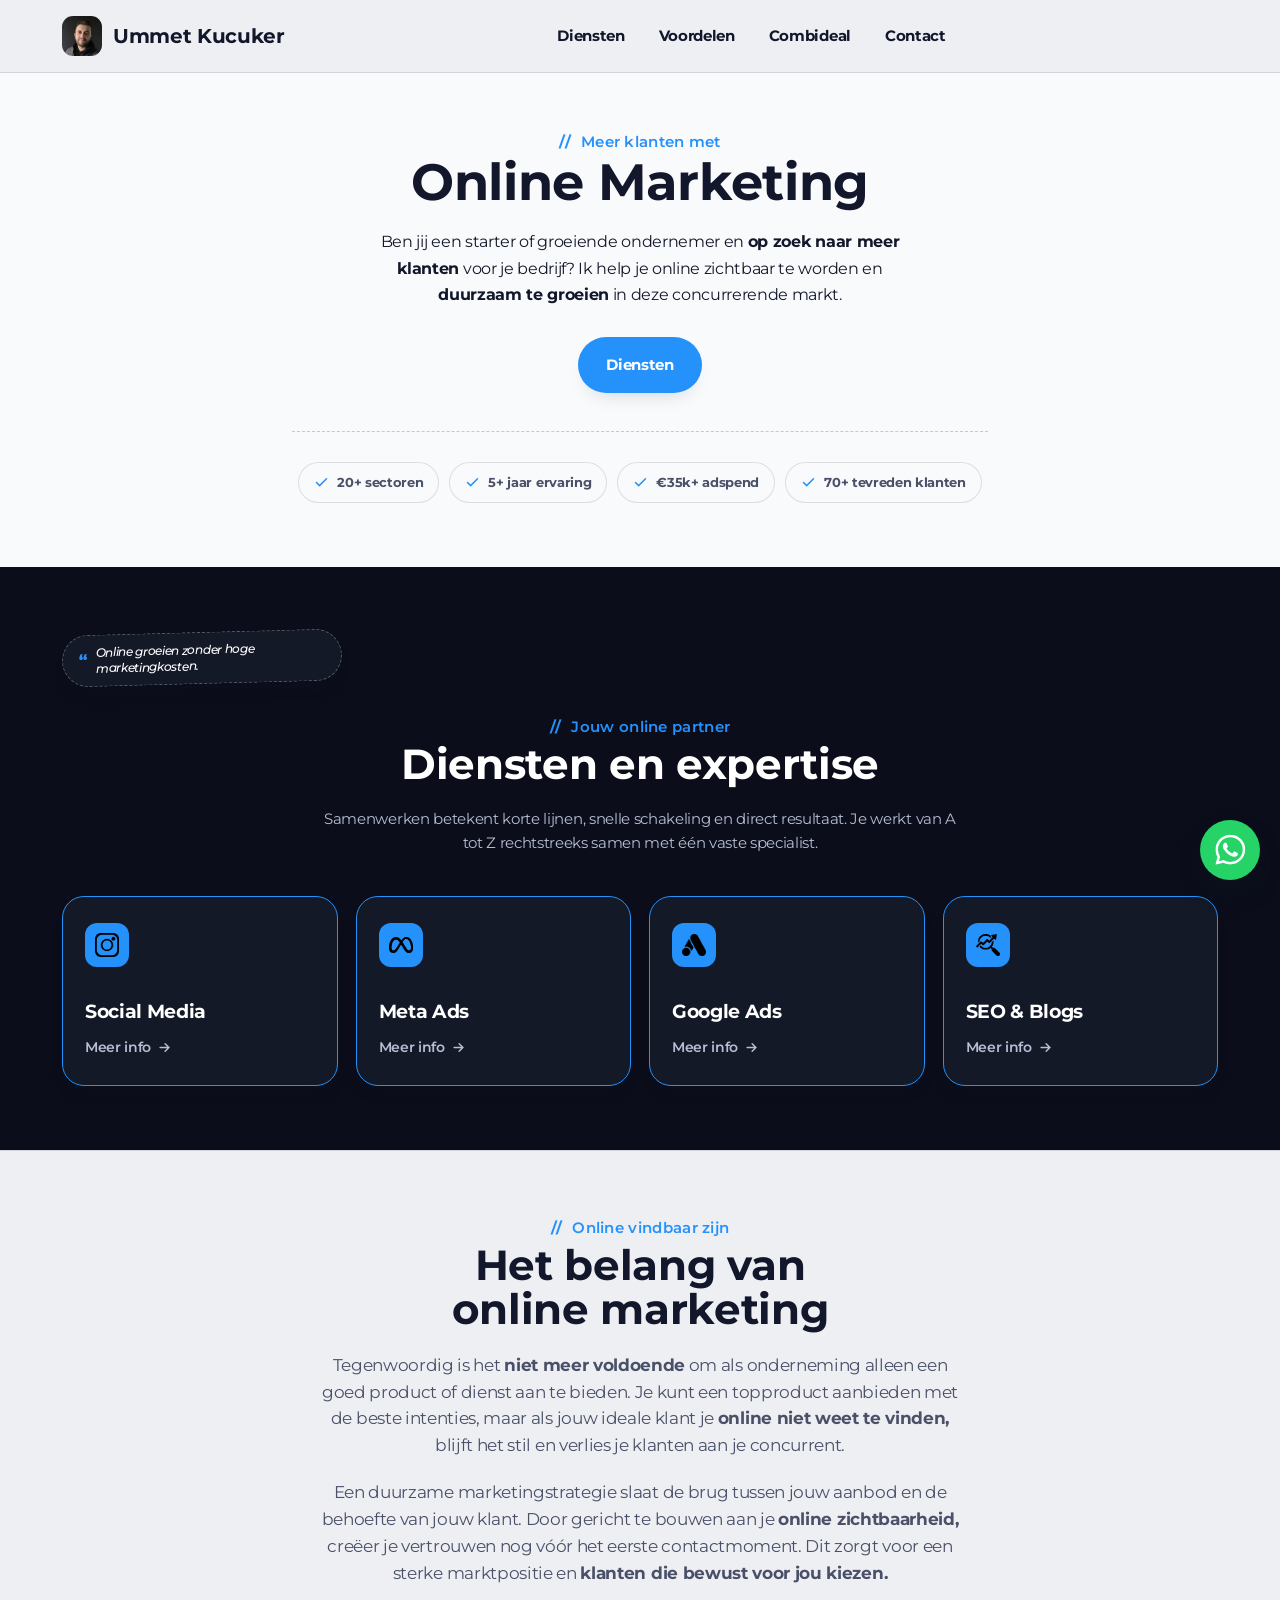
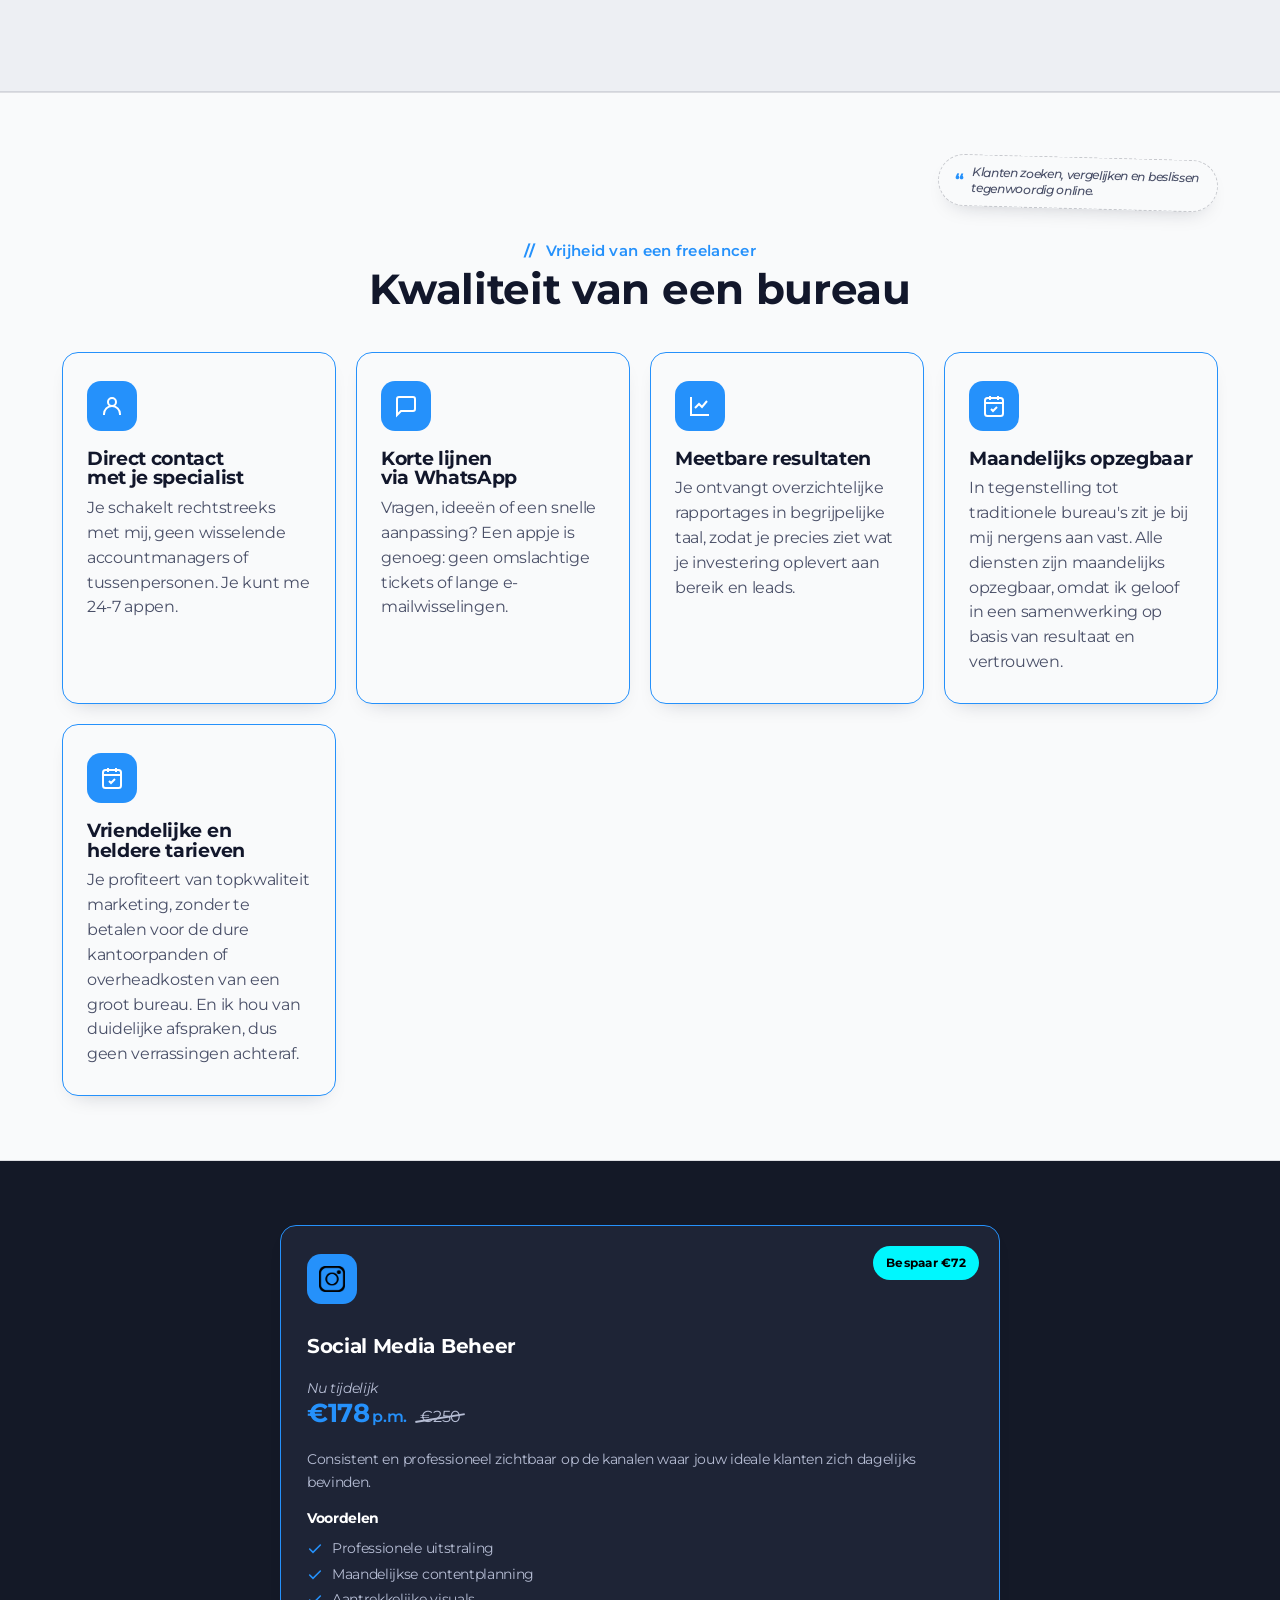
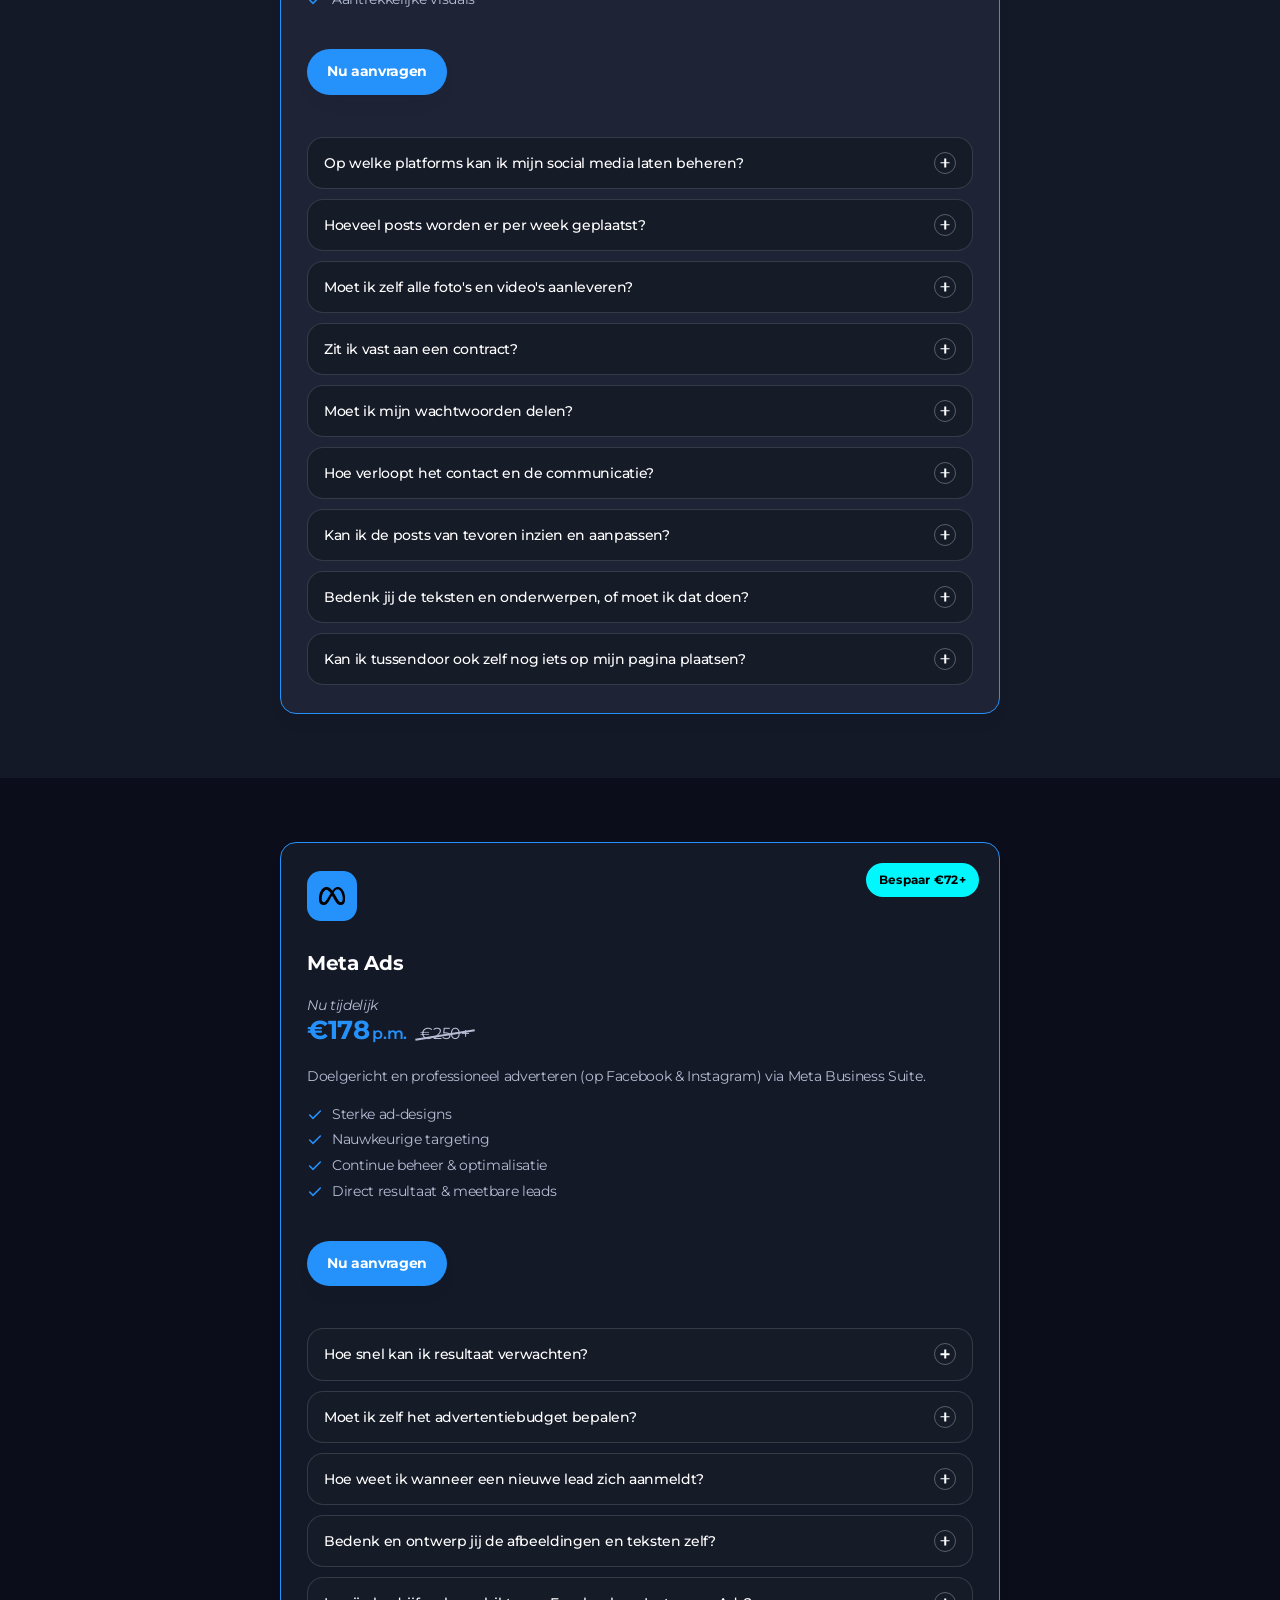
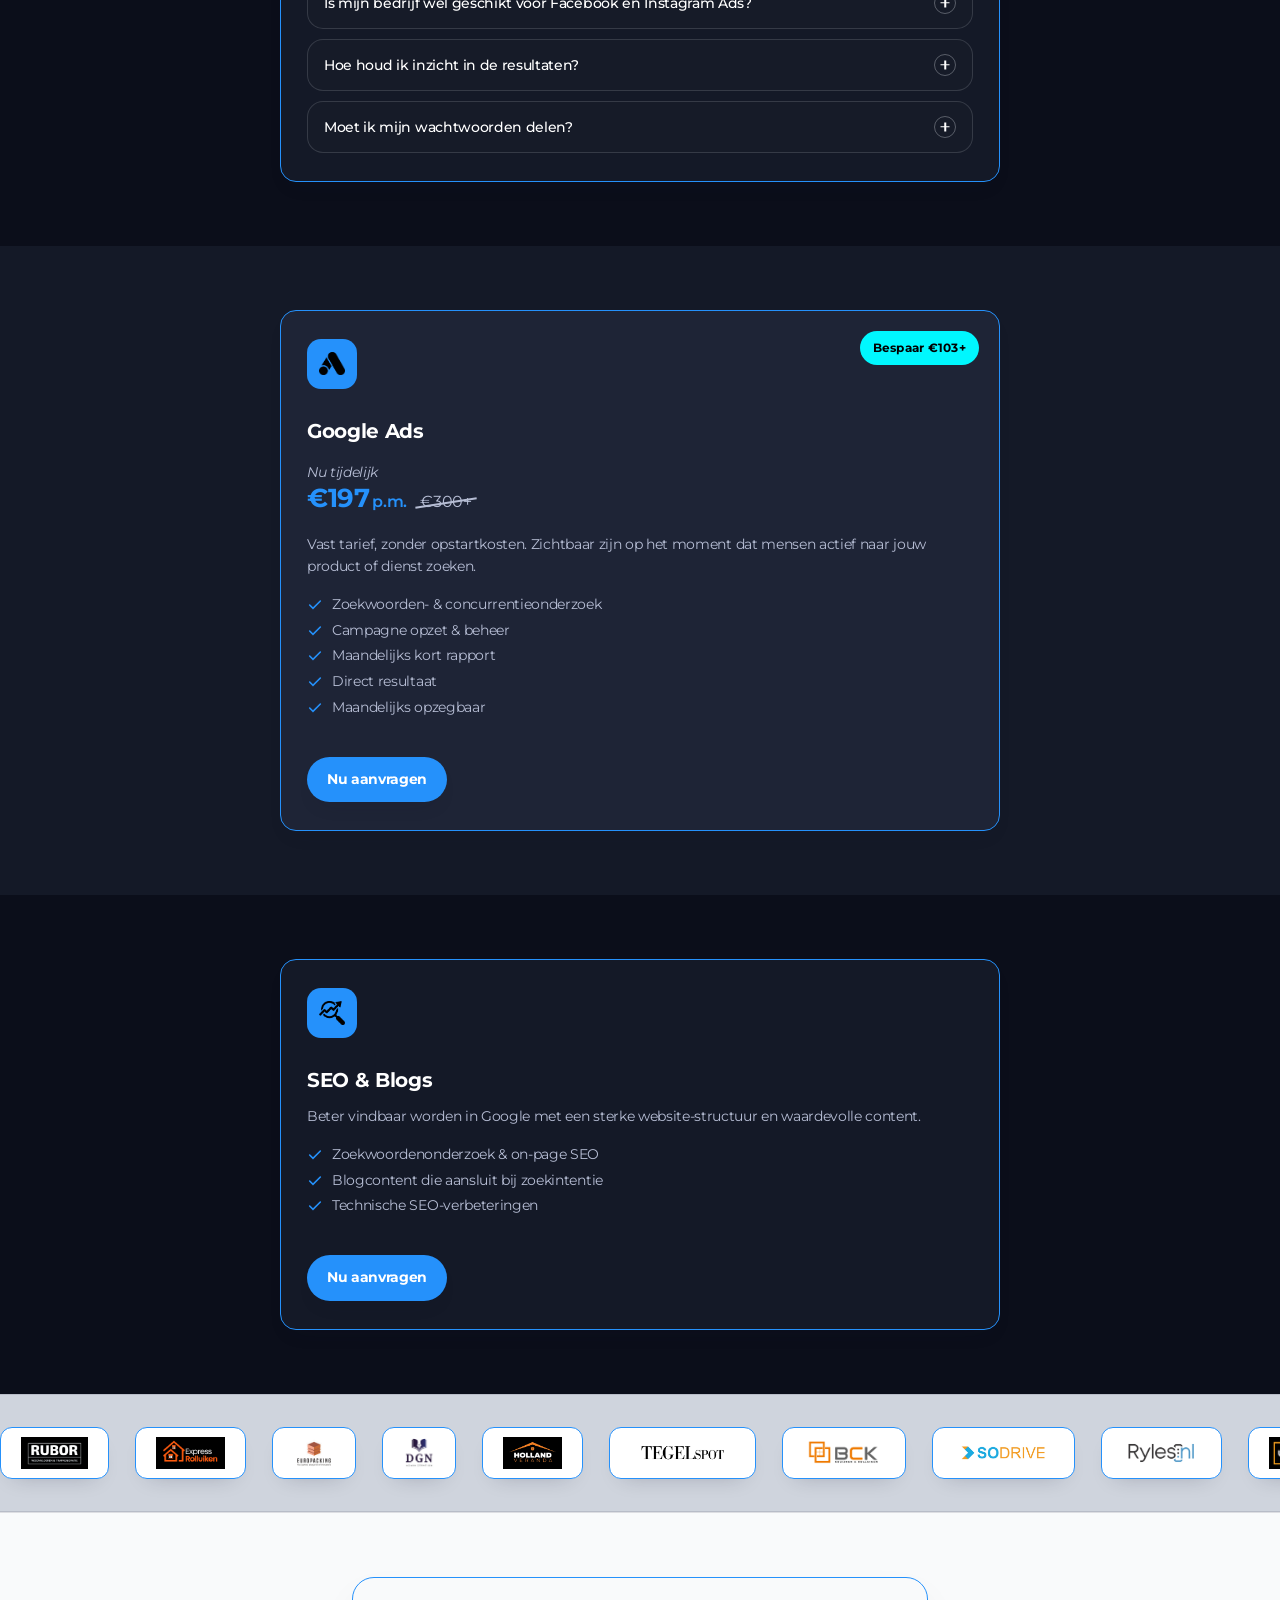
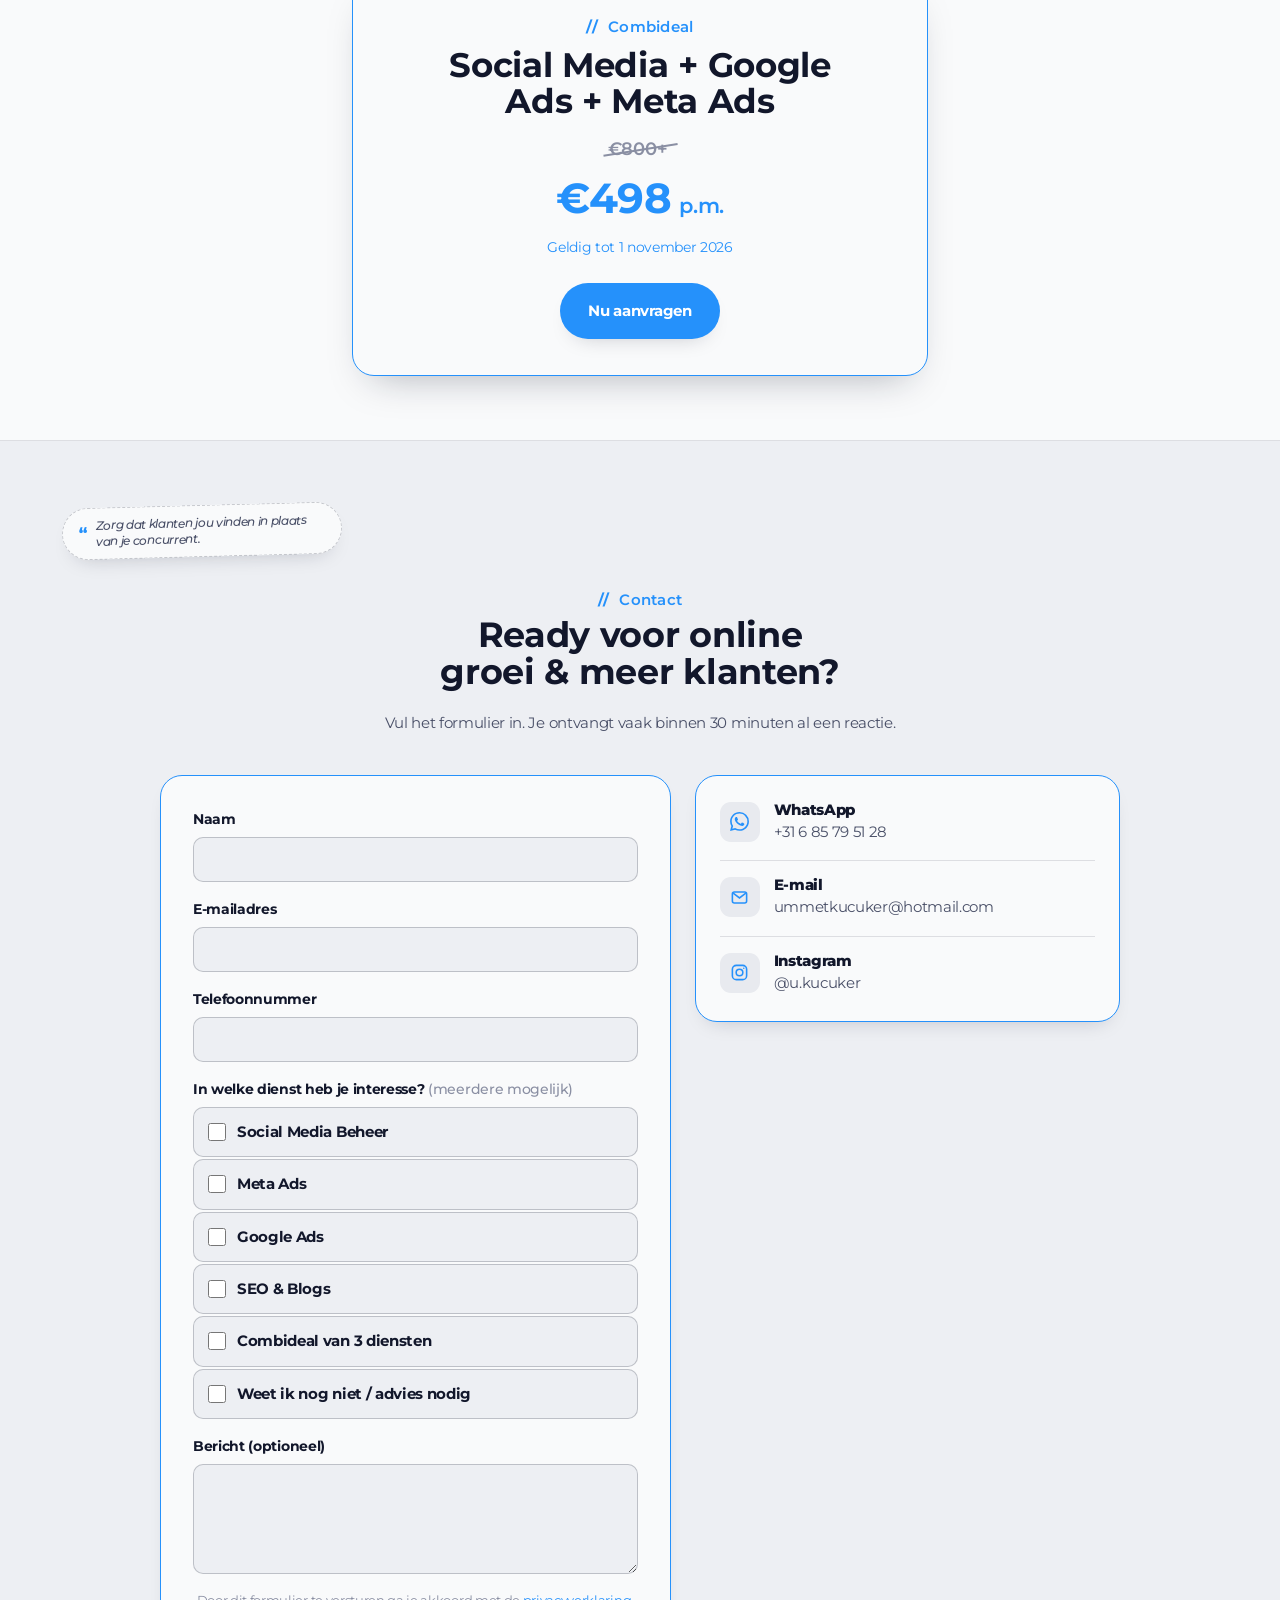
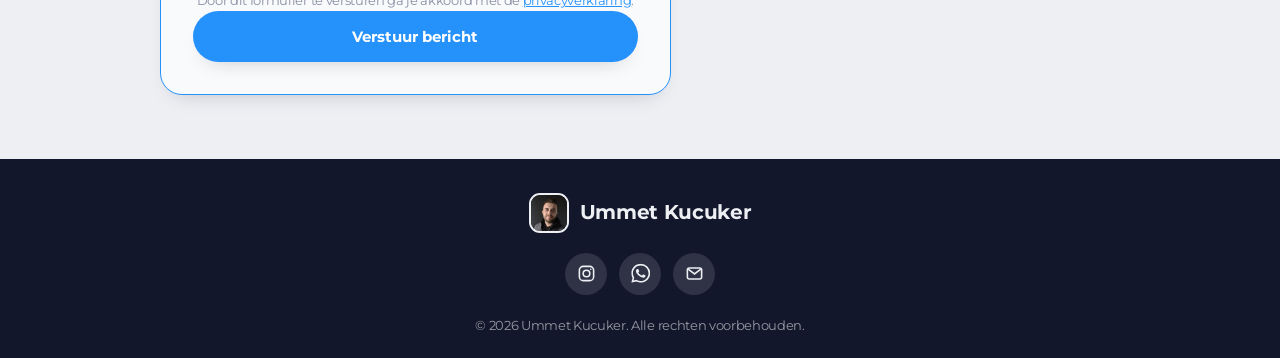
==== kucukermarketing/index.html @ 1e78b547 "Fix privacy statement link in contact form" ====
<!doctype html>
<html lang="nl">
<head>
<meta charset="UTF-8">
<meta name="viewport" content="width=device-width, initial-scale=1.0">
<title>Ummet Kucuker</title>
<link rel="icon" type="image/png" href="[data-uri]">
<link rel="preconnect" href="https://fonts.googleapis.com">
<link rel="preconnect" href="https://fonts.gstatic.com" crossorigin>
<link rel="stylesheet" href="https://fonts.googleapis.com/css2?family=Montserrat:wght@400;500;600;700;800;900&family=IBM+Plex+Mono:wght@500;600;700&display=swap">
<link rel="stylesheet" href="index.css?v=4">
</head>
<body>

<script type="application/ld+json">
{
  "@context": "https://schema.org",
  "@type": "ProfessionalService",
  "name": "Ummet Kucuker",
  "description": "Freelance groeimarketing: Google Ads, Meta Ads, social media beheer en SEO & blogs voor zzp'ers en MKB.",
  "telephone": "06 85 79 51 28",
  "areaServed": "Online / op afstand",
  "makesOffer": [
    {"@type":"Offer","itemOffered":{"@type":"Service","name":"Google Ads beheer"}},
    {"@type":"Offer","itemOffered":{"@type":"Service","name":"Meta Ads (Facebook & Instagram)"}},
    {"@type":"Offer","itemOffered":{"@type":"Service","name":"Social media beheer"}},
    {"@type":"Offer","itemOffered":{"@type":"Service","name":"SEO & blogs"}}
  ]
}
</script>

<!-- Header: logo + navigatie (desktop-nav + mobiel uitklapmenu) -->
<header class="site-header">
  <div class="wrap header-row">
    <a href="#top" class="logo" aria-label="Ummet Kucuker home">
      <img class="logo-mark" src="[data-uri]" alt="Ummet Kucuker logo">
      <span class="logo-text">Ummet Kucuker</span>
    </a>

    <nav class="nav" aria-label="Primair">
      <a href="#diensten" class="nav-link" data-nav="diensten">Diensten</a>
      <a href="#waarom" class="nav-link" data-nav="waarom">Voordelen</a>
      <a href="#combideal" class="nav-link" data-nav="combideal">Combideal</a>
      <a href="#contact" class="nav-link" data-nav="contact">Contact</a>
    </nav>

    <div class="header-actions">
      <button class="menu-toggle" id="menuToggle" aria-expanded="false" aria-controls="mobilePanel" aria-label="Open menu">
        <svg id="iconMenu" width="20" height="20" viewBox="0 0 24 24" fill="none" stroke="currentColor" stroke-width="2.4" stroke-linecap="round"><path d="M3 6h18M3 12h18M3 18h18"/></svg>
        <svg id="iconClose" width="20" height="20" viewBox="0 0 24 24" fill="none" stroke="currentColor" stroke-width="2.4" stroke-linecap="round" hidden><path d="M6 6l12 12M18 6L6 18"/></svg>
      </button>
    </div>
  </div>

  <nav class="mobile-panel" id="mobilePanel" aria-label="Mobiel">
    <a href="#diensten" class="nav-link" data-nav="diensten">Diensten</a>
    <a href="#waarom" class="nav-link" data-nav="waarom">Voordelen</a>
    <a href="#combideal" class="nav-link" data-nav="combideal">Combideal</a>
    <a href="#contact" class="nav-link" data-nav="contact">Contact</a>
  </nav>
</header>

<!-- Hoofdinhoud van de pagina -->
<main id="top">

  <!-- Hero: openingsscherm met titel en kernpunten -->
  <section class="hero hero-solo">
    <div class="wrap">
      <div>
        <p class="eyebrow">Meer klanten met</p>
        <h1 style="font-size:clamp(2rem,5vw,3.2rem);">Online Marketing</h1>
        <p class="hero-lede">Ben jij een starter of groeiende ondernemer en <strong>op zoek naar meer klanten</strong> voor je bedrijf? Ik help je online zichtbaar te worden en <strong>duurzaam te groeien</strong> in deze concurrerende markt.</p>

        <div class="hero-actions" style="justify-content:center;">
          <a href="#diensten" class="btn btn-primary">Diensten</a>
        </div>

        <div class="tag-strip">
          <span class="tag-chip"><svg viewBox="0 0 24 24" fill="none" stroke="currentColor" stroke-width="2.4" stroke-linecap="round"><path d="M20 6L9 17l-5-5"/></svg>20+ sectoren</span>
          <span class="tag-chip"><svg viewBox="0 0 24 24" fill="none" stroke="currentColor" stroke-width="2.4" stroke-linecap="round"><path d="M20 6L9 17l-5-5"/></svg>5+ jaar ervaring</span>
          <span class="tag-chip"><svg viewBox="0 0 24 24" fill="none" stroke="currentColor" stroke-width="2.4" stroke-linecap="round"><path d="M20 6L9 17l-5-5"/></svg>&euro;35k+ adspend</span>
          <span class="tag-chip"><svg viewBox="0 0 24 24" fill="none" stroke="currentColor" stroke-width="2.4" stroke-linecap="round"><path d="M20 6L9 17l-5-5"/></svg>70+ tevreden klanten</span>
        </div>
      </div>
    </div>
  </section>

  <!-- Tussenstuk: Het belang van online marketing (titel staat klaar, tekst volgt nog) -->
  <!-- Diensten: overzicht-tegels die naar de 4 diensten hieronder scrollen -->
  <section class="section" id="diensten">
    <div class="wrap">
      <div class="mini-quote-row is-left">
        <p class="mini-quote">Online groeien zonder hoge marketingkosten.</p>
      </div>
      <div class="section-head">
        <p class="eyebrow">Jouw online partner</p>
        <h2>Diensten en expertise</h2>
        <p>Samenwerken betekent korte lijnen, snelle schakeling en direct resultaat. Je werkt van A tot Z rechtstreeks samen met één vaste specialist.</p>
      </div>
      <div class="tiles-grid">
        <a href="#socialmedia" class="tile">
          <div class="tile-icon"><img src="[data-uri]" alt="" style="width:24px;height:24px;object-fit:contain;"></div>
          <h3>Social Media</h3>
          <span>Meer info <svg viewBox="0 0 24 24" fill="none" stroke="currentColor" stroke-width="2.4" stroke-linecap="round"><path d="M5 12h14M13 6l6 6-6 6"/></svg></span>
        </a>
        <a href="#meta-ads" class="tile">
          <div class="tile-icon"><img src="[data-uri]" alt="" style="width:24px;height:24px;object-fit:contain;"></div>
          <h3>Meta Ads</h3>
          <span>Meer info <svg viewBox="0 0 24 24" fill="none" stroke="currentColor" stroke-width="2.4" stroke-linecap="round"><path d="M5 12h14M13 6l6 6-6 6"/></svg></span>
        </a>
        <a href="#google-ads" class="tile">
          <div class="tile-icon"><img src="[data-uri]" alt="Google Ads" style="width:24px;height:24px;object-fit:contain;"></div>
          <h3>Google Ads</h3>
          <span>Meer info <svg viewBox="0 0 24 24" fill="none" stroke="currentColor" stroke-width="2.4" stroke-linecap="round"><path d="M5 12h14M13 6l6 6-6 6"/></svg></span>
        </a>
        <a href="#seo-blogs" class="tile">
          <div class="tile-icon"><img src="[data-uri]" alt="" style="width:24px;height:24px;object-fit:contain;"></div>
          <h3>SEO &amp; Blogs</h3>
          <span>Meer info <svg viewBox="0 0 24 24" fill="none" stroke="currentColor" stroke-width="2.4" stroke-linecap="round"><path d="M5 12h14M13 6l6 6-6 6"/></svg></span>
        </a>
      </div>
    </div>
  </section>

  <section class="section section-alt" id="belang-online-marketing">
    <div class="wrap">
      <div class="section-head">
        <p class="eyebrow">Online vindbaar zijn</p>
        <h2>Het belang van online marketing</h2>
        <p>Tegenwoordig is het <strong>niet meer voldoende</strong> om als onderneming alleen een goed product of dienst aan te bieden.
          Je kunt een topproduct aanbieden met de beste intenties, maar als jouw ideale klant je <strong>online niet weet te vinden,</strong>
          blijft het stil en verlies je klanten aan je concurrent.</p>
        <p>Een duurzame marketingstrategie slaat de brug tussen jouw aanbod en de behoefte van jouw klant.
          Door gericht te bouwen aan je <strong>online zichtbaarheid,</strong> creëer je vertrouwen nog vóór het eerste contactmoment.
          Dit zorgt voor een sterke marktpositie en <strong>klanten die bewust voor jou kiezen.</strong></p>
      </div>
    </div>
  </section>

  <!-- Waarom ik: voordelen van met mij samenwerken -->
  <section class="section section-alt" id="waarom">
    <div class="wrap">
      <div class="mini-quote-row is-right">
        <p class="mini-quote">Klanten zoeken, vergelijken en beslissen tegenwoordig online.</p>
      </div>
      <div class="section-head">
        <p class="eyebrow">Vrijheid van een freelancer</p>
        <h2>Kwaliteit van een bureau</h2>
      </div>
      <div class="benefits-grid">
        <div class="benefit-card">
          <div class="benefit-icon"><svg viewBox="0 0 24 24" fill="none" stroke="currentColor" stroke-width="2"><circle cx="12" cy="8" r="4"/><path d="M4 21v-1a8 8 0 0116 0v1"/></svg></div>
          <h3>Direct contact met je specialist</h3>
          <p>Je schakelt rechtstreeks met mij, geen wisselende accountmanagers of tussenpersonen. Je kunt me 24-7 appen.</p>
        </div>
        <div class="benefit-card">
          <div class="benefit-icon"><svg viewBox="0 0 24 24" fill="none" stroke="currentColor" stroke-width="2"><path d="M21 15a2 2 0 01-2 2H7l-4 4V5a2 2 0 012-2h14a2 2 0 012 2z"/></svg></div>
          <h3>Korte lijnen via WhatsApp</h3>
          <p>Vragen, ideeën of een snelle aanpassing? Een appje is genoeg: geen omslachtige tickets of lange e-mailwisselingen.</p>
        </div>
        <div class="benefit-card">
          <div class="benefit-icon"><svg viewBox="0 0 24 24" fill="none" stroke="currentColor" stroke-width="2"><path d="M3 3v18h18"/><path d="M7 14l4-4 3 3 5-6"/></svg></div>
          <h3>Meetbare resultaten</h3>
          <p>Je ontvangt overzichtelijke rapportages in begrijpelijke taal, zodat je precies ziet wat je investering oplevert aan bereik en leads.</p>
        </div>
        <div class="benefit-card">
          <div class="benefit-icon"><svg viewBox="0 0 24 24" fill="none" stroke="currentColor" stroke-width="2"><rect x="3" y="4" width="18" height="18" rx="2.5"/><path d="M3 9h18M8 2v4M16 2v4"/><path d="M9 15l2 2 4-4"/></svg></div>
          <h3>Maandelijks opzegbaar</h3>
          <p>In tegenstelling tot traditionele bureau's zit je bij mij nergens aan vast. Alle diensten zijn maandelijks opzegbaar, omdat ik geloof in een samenwerking op basis van resultaat en vertrouwen.</p>
        </div>
        <div class="benefit-card">
          <div class="benefit-icon"><svg viewBox="0 0 24 24" fill="none" stroke="currentColor" stroke-width="2"><rect x="3" y="4" width="18" height="18" rx="2.5"/><path d="M3 9h18M8 2v4M16 2v4"/><path d="M9 15l2 2 4-4"/></svg></div>
          <h3>Vriendelijke en heldere tarieven</h3>
          <p>Je profiteert van topkwaliteit marketing, zonder te betalen voor de dure kantoorpanden of overheadkosten van een groot bureau. En ik hou van duidelijke afspraken, dus geen verrassingen achteraf.</p>
        </div>
      </div>
    </div>
  </section>

  <!-- Dienst: Social Media Beheer -->
  <section class="section" id="socialmedia">
    <div class="wrap">
      <div class="services-grid" style="grid-template-columns:1fr;max-width:720px;margin-inline:auto;">
        <div class="service-card">
          <span class="save-badge">Bespaar &euro;72</span>
          <div class="benefit-icon"><img src="[data-uri]" alt="" style="width:26px;height:26px;object-fit:contain;"></div>
          <h3>Social Media Beheer</h3>
          <p class="promo-note">Nu tijdelijk</p>
          <div class="price-line"><span class="now">&euro;178 <span class="pm">p.m.</span></span><span class="was">&euro;250</span></div>
          <p>Consistent en professioneel zichtbaar op de kanalen waar jouw ideale klanten zich dagelijks bevinden.</p>
          <p class="service-sublabel" style="font-weight:700;margin-bottom:-8px;">Voordelen</p>
          <ul class="service-list">
            <li><svg viewBox="0 0 24 24" fill="none" stroke="currentColor" stroke-width="2.4" stroke-linecap="round"><path d="M20 6L9 17l-5-5"/></svg>Professionele uitstraling</li>
            <li><svg viewBox="0 0 24 24" fill="none" stroke="currentColor" stroke-width="2.4" stroke-linecap="round"><path d="M20 6L9 17l-5-5"/></svg>Maandelijkse contentplanning</li>
            <li><svg viewBox="0 0 24 24" fill="none" stroke="currentColor" stroke-width="2.4" stroke-linecap="round"><path d="M20 6L9 17l-5-5"/></svg>Aantrekkelijke visuals</li>
          </ul>
          <a href="#contact" class="btn btn-primary" style="align-self:flex-start;">Nu aanvragen</a>

          <div class="faq-list" style="margin-top:28px;">
            <details class="faq-item">
              <summary>Op welke platforms kan ik mijn social media laten beheren?<span class="plus"></span></summary>
              <div class="faq-body">Ik beheer hoofdzakelijk Instagram en Facebook, doordat hier voor de meeste ondernemingen het hoogste rendement te behalen valt. Maar in overleg kunnen we ook kijken naar platforms zoals LinkedIn en TikTok, afhankelijk van waar jouw doelgroep zich bevindt.</div>
            </details>
            <details class="faq-item">
              <summary>Hoeveel posts worden er per week geplaatst?<span class="plus"></span></summary>
              <div class="faq-body">Standaard uitgangspunt is 2 posts per week (ca. 8 tot 9 posts per maand). Dit levert de ideale balans tussen een actieve, professionele uitstraling en optimale betrokkenheid. Heb je liever meer of minder frequentie? Ook mogelijk.</div>
            </details>
            <details class="faq-item">
              <summary>Moet ik zelf alle foto's en video's aanleveren?<span class="plus"></span></summary>
              <div class="faq-body">Graag, maar is niet verplicht. Persoonlijke foto's zorgen vaak voor meer interactie op social media. Heb je geen foto's? Ik maak dan gebruik van passende stockfoto's.</div>
            </details>
            <details class="faq-item">
              <summary>Zit ik vast aan een contract?<span class="plus"></span></summary>
              <div class="faq-body">Nee hoor! Ik geloof in resultaat en vertrouwen. Daarom zijn alle samenwerkingen maandelijks opzegbaar. Je behoudt altijd de volledige flexibiliteit en controle.</div>
            </details>
            <details class="faq-item">
              <summary>Moet ik mijn wachtwoorden delen?<span class="plus"></span></summary>
              <div class="faq-body">Dat hoeft helemaal niet! Ik werk met professionele planningstools, zoals Rella. Je koppelt eenmalig en veilig jouw accounts via een uitnodigingslink, waardoor ik berichten kan inplannen zonder dat je wachtwoorden hoeft af te staan.</div>
            </details>
            <details class="faq-item">
              <summary>Hoe verloopt het contact en de communicatie?<span class="plus"></span></summary>
              <div class="faq-body">Wij communiceren snel en laagdrempelig via WhatsApp. Geen trage e-mailketens of ticketsystemen. Je hebt altijd direct contact met mij en krijgt snel antwoord.</div>
            </details>
            <details class="faq-item">
              <summary>Kan ik de posts van tevoren inzien en aanpassen?<span class="plus"></span></summary>
              <div class="faq-body">Zeker! Voordat we live gaan, ontvang je een overzichtelijke contentplanning en visueel moodboard. Pas wanneer jij 100% tevreden bent en groen licht geeft, plan ik de posts in.</div>
            </details>
             <details class="faq-item">
              <summary>Bedenk jij de teksten en onderwerpen, of moet ik dat doen?<span class="plus"></span></summary>
              <div class="faq-body">Ja, ik zorg voor de complete invulling! Op basis van jouw branche, doelen en wensen bedenk ik de onderwerpen en schrijf ik teksten die passen bij de toon van jouw bedrijf.</div>
            </details>
            <details class="faq-item">
              <summary>Kan ik tussendoor ook zelf nog iets op mijn pagina plaatsen?<span class="plus"></span></summary>
              <div class="faq-body">Zeker! Het is jouw kanaal. Als je spontaan een leuke foto van een afgerond project, een actie of een teamuitje op je Stories of feed wilt zetten, kan dat altijd. Dat versterkt de menselijke kant van je bedrijf juist!</div>
            </details>
          </div>
        </div>
      </div>
    </div>
  </section>

  <!-- Dienst: Meta Ads (Facebook & Instagram) -->
  <section class="section section-alt" id="meta-ads">
    <div class="wrap">
      <div class="services-grid" style="grid-template-columns:1fr;max-width:720px;margin-inline:auto;">
        <div class="service-card">
          <span class="save-badge">Bespaar &euro;72+</span>
          <div class="benefit-icon"><img src="[data-uri]" alt="" style="width:26px;height:26px;object-fit:contain;"></div>
          <h3>Meta Ads</h3>
          <p class="promo-note">Nu tijdelijk</p>
          <div class="price-line"><span class="now">&euro;178 <span class="pm">p.m.</span></span><span class="was">&euro;250+</span></div>
          <p>Doelgericht en professioneel adverteren (op Facebook & Instagram) via Meta Business Suite.</p>
          <ul class="service-list">
            <li><svg viewBox="0 0 24 24" fill="none" stroke="currentColor" stroke-width="2.4" stroke-linecap="round"><path d="M20 6L9 17l-5-5"/></svg>Sterke ad-designs</li>
            <li><svg viewBox="0 0 24 24" fill="none" stroke="currentColor" stroke-width="2.4" stroke-linecap="round"><path d="M20 6L9 17l-5-5"/></svg>Nauwkeurige targeting</li>
            <li><svg viewBox="0 0 24 24" fill="none" stroke="currentColor" stroke-width="2.4" stroke-linecap="round"><path d="M20 6L9 17l-5-5"/></svg>Continue beheer & optimalisatie</li>
            <li><svg viewBox="0 0 24 24" fill="none" stroke="currentColor" stroke-width="2.4" stroke-linecap="round"><path d="M20 6L9 17l-5-5"/></svg>Direct resultaat & meetbare leads</li>
          </ul>
          <a href="#contact" class="btn btn-primary" style="align-self:flex-start;">Nu aanvragen</a>
        <div class="faq-list" style="margin-top:28px;">
            <details class="faq-item">
              <summary>Hoe snel kan ik resultaat verwachten?<span class="plus"></span></summary>
              <div class="faq-body">In tegenstelling tot organische marketing zie je met Meta Ads vrijwel direct resultaat. Zodra de campagne door Meta is goedgekeurd en live staat, worden jouw advertenties meteen getoond aan de doelgroep en kun je vanaf dag één al aanvragen of verkopen binnen krijgen.</div>
            </details>
            <details class="faq-item">
              <summary>Moet ik zelf het advertentiebudget bepalen?<span class="plus"></span></summary>
              <div class="faq-body">Dit bepalen we samen op basis van jouw budget. Ik adviseer je vooraf welk dagbudget realistisch is om jouw specifieke doelen te behalen. Dit bedrag staat los van mijn beheertarief.</div>
            </details>
            <details class="faq-item">
              <summary>Hoe weet ik wanneer een nieuwe lead zich aanmeldt?<span class="plus"></span></summary>
              <div class="faq-body">Ik maak gebruik van een slimme automatisering, waardoor je bij elke lead direct een mailtje ontvangt met alle gegevens. Zo kun je meteen contact opnemen met de potentiële klant, zonder tijds- of interesseverlies.</div>
            </details>
            <details class="faq-item">
              <summary>Bedenk en ontwerp jij de afbeeldingen en teksten zelf?<span class="plus"></span></summary>
              <div class="faq-body">Ja, volledig! Ik ontwerp de visuals, schrijf de teksten en stel alle instellingen optimaal in. Voordat de advertenties live gaan, krijg jij altijd eerst een voorbeeld ter goedkeuring.</div>
            </details>
            <details class="faq-item">
              <summary>Is mijn bedrijf wel geschikt voor Facebook en Instagram Ads?<span class="plus"></span></summary>
              <div class="faq-body">Absoluut. Vrijwel iedere doelgroep bevindt zich dagelijks op Facebook of Instagram. Of je nu lokale klanten zoekt voor een dienst, personeel wilt werven of landelijk producten verkoopt: met de nauwkeurige targeting van Meta bereiken we exact de juiste personen.</div>
            </details>
            <details class="faq-item">
              <summary>Hoe houd ik inzicht in de resultaten?<span class="plus"></span></summary>
              <div class="faq-body">Je ontvangt regelmatige, heldere rapportages in begrijpelijke taal. Hierin zie je precies hoeveel mensen je hebt bereikt, hoeveel er op je advertentie is geklikt en wat de kosten per lead of conversie zijn.</div>
            </details>
            <details class="faq-item">
              <summary>Moet ik mijn wachtwoorden delen?<span class="plus"></span></summary>
              <div class="faq-body">Nee, dat hoeft niet. Ik werk via de officiële Meta Business Manager. Je geeft mij eenvoudig en veilig toegang tot jouw pagina en advertentieaccount. Zo behoud jij altijd de volledige controle en eigendom over je eigen accounts.</div>
            </details>
          </div>
        </div>
      </div>
    </div>
  </section>

  <!-- Dienst: Google Ads -->
  <section class="section" id="google-ads">
    <div class="wrap">
      <div class="services-grid" style="grid-template-columns:1fr;max-width:720px;margin-inline:auto;">
        <div class="service-card">
          <span class="save-badge">Bespaar &euro;103+</span>
          <div class="benefit-icon"><img src="[data-uri]" alt="Google Ads" style="width:26px;height:26px;object-fit:contain;"></div>
          <h3>Google Ads</h3>
          <p class="promo-note">Nu tijdelijk</p>
          <div class="price-line"><span class="now">&euro;197 <span class="pm">p.m.</span></span><span class="was">&euro;300+</span></div>
          <p>Vast tarief, zonder opstartkosten. Zichtbaar zijn op het moment dat mensen actief naar jouw product of dienst zoeken.</p>
          <ul class="service-list">
            <li><svg viewBox="0 0 24 24" fill="none" stroke="currentColor" stroke-width="2.4" stroke-linecap="round"><path d="M20 6L9 17l-5-5"/></svg>Zoekwoorden- &amp; concurrentieonderzoek</li>
            <li><svg viewBox="0 0 24 24" fill="none" stroke="currentColor" stroke-width="2.4" stroke-linecap="round"><path d="M20 6L9 17l-5-5"/></svg>Campagne opzet &amp; beheer</li>
            <li><svg viewBox="0 0 24 24" fill="none" stroke="currentColor" stroke-width="2.4" stroke-linecap="round"><path d="M20 6L9 17l-5-5"/></svg>Maandelijks kort rapport</li>
            <li><svg viewBox="0 0 24 24" fill="none" stroke="currentColor" stroke-width="2.4" stroke-linecap="round"><path d="M20 6L9 17l-5-5"/></svg>Direct resultaat</li>
            <li><svg viewBox="0 0 24 24" fill="none" stroke="currentColor" stroke-width="2.4" stroke-linecap="round"><path d="M20 6L9 17l-5-5"/></svg>Maandelijks opzegbaar</li>
          </ul>
          <a href="#contact" class="btn btn-primary" style="align-self:flex-start;">Nu aanvragen</a>
        </div>
      </div>
    </div>
  </section>

  <!-- Dienst: SEO & Blogs -->
  <section class="section section-alt" id="seo-blogs">
    <div class="wrap">
      <div class="services-grid" style="grid-template-columns:1fr;max-width:720px;margin-inline:auto;">
        <div class="service-card">
          <div class="benefit-icon"><img src="[data-uri]" alt="" style="width:26px;height:26px;object-fit:contain;"></div>
          <h3>SEO &amp; Blogs</h3>
          <p>Beter vindbaar worden in Google met een sterke website-structuur en waardevolle content.</p>
          <ul class="service-list">
            <li><svg viewBox="0 0 24 24" fill="none" stroke="currentColor" stroke-width="2.4" stroke-linecap="round"><path d="M20 6L9 17l-5-5"/></svg>Zoekwoordenonderzoek &amp; on-page SEO</li>
            <li><svg viewBox="0 0 24 24" fill="none" stroke="currentColor" stroke-width="2.4" stroke-linecap="round"><path d="M20 6L9 17l-5-5"/></svg>Blogcontent die aansluit bij zoekintentie</li>
            <li><svg viewBox="0 0 24 24" fill="none" stroke="currentColor" stroke-width="2.4" stroke-linecap="round"><path d="M20 6L9 17l-5-5"/></svg>Technische SEO-verbeteringen</li>
          </ul>
          <a href="#contact" class="btn btn-primary" style="align-self:flex-start;">Nu aanvragen</a>
        </div>
      </div>
    </div>
  </section>


  <!-- Klantlogo's: oneindige scrollende balk -->
    <section class="logo-marquee" aria-label="Klanten die mij vertrouwen">
    <div class="logo-marquee-track"><div class="logo-chip"><img src="foto1.jpeg" width="586" height="280" alt="Rubor"></div><div class="logo-chip"><img src="foto2.jpeg" width="608" height="280" alt="Express Rolluiken"></div><div class="logo-chip"><img src="foto3.jpeg" width="360" height="280" alt="Europacking"></div><div class="logo-chip"><img src="foto4.jpeg" width="287" height="280" alt="DGN Administration"></div><div class="logo-chip"><img src="foto5.jpeg" width="518" height="280" alt="Holland Veranda"></div><div class="logo-chip"><img src="foto6.jpeg" width="914" height="280" alt="Tegelspot"></div><div class="logo-chip"><img src="foto7.jpeg" width="715" height="280" alt="BCK Kozijnen & Rolluiken"></div><div class="logo-chip"><img src="foto8.jpeg" width="889" height="280" alt="SoDrive"></div><div class="logo-chip"><img src="foto9.jpeg" width="693" height="280" alt="Ryles.nl"></div><div class="logo-chip"><img src="foto10.jpeg" width="384" height="280" alt="Ultiem Outdoor"></div><div class="logo-chip"><img src="foto11.jpeg" width="388" height="280" alt="DBM Schuttingen"></div><div class="logo-chip"><img src="foto12.jpeg" width="1028" height="280" alt="Start Rijbewijs"></div><div class="logo-chip"><img src="foto13.jpeg" width="477" height="280" alt="Cinewall Specialist"></div><div class="logo-chip"><img src="foto14.jpeg" width="891" height="280" alt="Ridcher Vloeren"></div><div class="logo-chip"><img src="foto15.jpeg" width="274" height="280" alt="Mush"></div><div class="logo-chip"><img src="foto16.jpeg" width="987" height="280" alt="I'm a Contact"></div><div class="logo-chip"><img src="foto1.jpeg" width="586" height="280" alt="Rubor"></div><div class="logo-chip"><img src="foto2.jpeg" width="608" height="280" alt="Express Rolluiken"></div><div class="logo-chip"><img src="foto3.jpeg" width="360" height="280" alt="Europacking"></div><div class="logo-chip"><img src="foto4.jpeg" width="287" height="280" alt="DGN Administration"></div><div class="logo-chip"><img src="foto5.jpeg" width="518" height="280" alt="Holland Veranda"></div><div class="logo-chip"><img src="foto6.jpeg" width="914" height="280" alt="Tegelspot"></div><div class="logo-chip"><img src="foto7.jpeg" width="715" height="280" alt="BCK Kozijnen & Rolluiken"></div><div class="logo-chip"><img src="foto8.jpeg" width="889" height="280" alt="SoDrive"></div><div class="logo-chip"><img src="foto9.jpeg" width="693" height="280" alt="Ryles.nl"></div><div class="logo-chip"><img src="foto10.jpeg" width="384" height="280" alt="Ultiem Outdoor"></div><div class="logo-chip"><img src="foto11.jpeg" width="388" height="280" alt="DBM Schuttingen"></div><div class="logo-chip"><img src="foto12.jpeg" width="1028" height="280" alt="Start Rijbewijs"></div><div class="logo-chip"><img src="foto13.jpeg" width="477" height="280" alt="Cinewall Specialist"></div><div class="logo-chip"><img src="foto14.jpeg" width="891" height="280" alt="Ridcher Vloeren"></div><div class="logo-chip"><img src="foto15.jpeg" width="274" height="280" alt="Mush"></div><div class="logo-chip"><img src="foto16.jpeg" width="987" height="280" alt="I'm a Contact"></div></div>
  </section>

  <!-- Combinatiedeal: alle 3 diensten samen -->
  <section class="section section-alt" id="combideal">
    <div class="wrap" style="max-width:640px;margin-inline:auto;">
      <div class="combo-card">
        <p class="eyebrow">Combideal</p>
        <h2 style="font-size:clamp(1.6rem,4vw,2.1rem);margin-top:8px;">Social Media + Google Ads + Meta Ads</h2>
        <div class="combo-old">&euro;800+ <span class="pm"></span></div>
        <div class="combo-new">&euro;498 <span class="pm">p.m.</span></div>
        <p class="combo-elsewhere">Geldig tot 1 november 2026</p>
        <div class="hero-actions" style="justify-content:center;margin-top:24px;">
          <a href="#contact" class="btn btn-primary">Nu aanvragen</a>
        </div>
      </div>
    </div>
  </section>

  <!-- Contact: formulier + snelle contactgegevens -->
  <section class="section" id="contact">
    <div class="wrap">
      <div class="mini-quote-row is-left">
        <p class="mini-quote">Zorg dat klanten jou vinden in plaats van je concurrent.</p>
      </div>
      <div class="section-head">
        <p class="eyebrow">Contact</p>
        <h2 style="font-size:clamp(1.6rem,3.4vw,2.2rem);">Ready voor online groei &amp; meer klanten?</h2>
        <p style="font-size:0.95rem;">Vul het formulier in. Je ontvangt vaak binnen 30 minuten al een reactie.</p>
      </div>
      <div class="contact-grid">
        <div class="form-card">
          <form id="contactForm" novalidate>
            <div class="field">
              <label for="name">Naam</label>
              <input type="text" id="name" name="name" required autocomplete="name">
            </div>
            <div class="field">
              <label for="email">E-mailadres</label>
              <input type="email" id="email" name="email" required autocomplete="email">
            </div>
            <div class="field">
              <label for="phone">Telefoonnummer</label>
              <input type="tel" id="phone" name="phone" required autocomplete="tel">
            </div>
            <div class="field">
              <label>In welke dienst heb je interesse? <span style="font-weight:500;color:var(--ink-faint);">(meerdere mogelijk)</span></label>
              <div class="service-checks">
                <label class="service-check"><input type="checkbox" name="service" value="Social Media Beheer"><span>Social Media Beheer</span></label>
                <label class="service-check"><input type="checkbox" name="service" value="Meta Ads"><span>Meta Ads</span></label>
                <label class="service-check"><input type="checkbox" name="service" value="Google Ads"><span>Google Ads</span></label>
                <label class="service-check"><input type="checkbox" name="service" value="SEO & Blogs"><span>SEO & Blogs</span></label>
                <label class="service-check"><input type="checkbox" name="service" value="Combideal van 3 diensten"><span>Combideal van 3 diensten</span></label>
                <label class="service-check"><input type="checkbox" name="service" value="Weet ik nog niet / advies nodig"><span>Weet ik nog niet / advies nodig</span></label>
              </div>
            </div>
            <div class="field">
              <label for="message">Bericht (optioneel)</label>
              <textarea id="message" name="message"></textarea>
            </div>
            <p class="form-note" id="formError" hidden>Er ging iets mis bij het versturen. Probeer het nog eens, of stuur een appje via de knop hierboven.</p>
            <p class="form-note">Door dit formulier te versturen ga je akkoord met de <a href="privacy.html" target="_blank" rel="noopener">privacyverklaring</a>.</p>
            <button type="submit" class="btn btn-primary btn-block" id="submitBtn">Verstuur bericht</button>
          </form>
          <div class="success-box" id="successBox">
            <svg viewBox="0 0 24 24" fill="none" stroke="currentColor" stroke-width="2"><path d="M22 11.08V12a10 10 0 11-5.93-9.14"/><path d="M22 4L12 14.01l-3-3"/></svg>
            <h3>Bedankt voor je bericht!</h3>
            <p>Ik neem zo snel mogelijk contact met je op.</p>
            <button type="button" class="btn btn-outline" id="resetForm">Nog een bericht sturen</button>
          </div>
        </div>
        <div class="contact-card">
          <div class="contact-row">
            <div class="icon-wrap">
              <svg viewBox="0 0 24 24" fill="currentColor"><path d="M17.472 14.382c-.297-.149-1.758-.867-2.03-.967-.273-.099-.471-.148-.67.15-.197.297-.767.966-.94 1.164-.173.199-.347.223-.644.075-.297-.15-1.255-.463-2.39-1.475-.883-.788-1.48-1.761-1.653-2.059-.173-.297-.018-.458.13-.606.134-.133.298-.347.446-.52.149-.174.198-.298.298-.497.099-.198.05-.371-.025-.52-.075-.149-.669-1.612-.916-2.207-.242-.579-.487-.5-.669-.51-.173-.008-.371-.01-.57-.01-.198 0-.52.074-.792.372-.272.297-1.04 1.016-1.04 2.479 0 1.462 1.065 2.875 1.213 3.074.149.198 2.096 3.2 5.077 4.487.709.306 1.262.489 1.694.625.712.227 1.36.195 1.871.118.571-.085 1.758-.719 2.006-1.413.248-.694.248-1.289.173-1.413-.074-.124-.272-.198-.57-.347zm-5.421 7.403h-.004a9.87 9.87 0 01-5.031-1.378l-.361-.214-3.741.982.998-3.648-.235-.374a9.86 9.86 0 01-1.51-5.26c.001-5.45 4.436-9.884 9.888-9.884 2.64 0 5.122 1.03 6.988 2.898a9.825 9.825 0 012.893 6.994c-.003 5.45-4.437 9.884-9.885 9.884zm8.413-18.297A11.815 11.815 0 0012.05 0C5.495 0 .16 5.335.157 11.892c0 2.096.547 4.142 1.588 5.945L.057 24l6.305-1.654a11.882 11.882 0 005.683 1.448h.005c6.554 0 11.89-5.335 11.893-11.893a11.821 11.821 0 00-3.48-8.413z"/></svg>
            </div>
            <div>
              <h4>WhatsApp</h4>
              <p><a href="https://wa.me/31685795128">+31 6 85 79 51 28</a></p>
            </div>
          </div>
          <div class="contact-row">
            <div class="icon-wrap">
              <svg viewBox="0 0 24 24" fill="none" stroke="currentColor" stroke-width="2"><rect x="3" y="5" width="18" height="14" rx="2.5"/><path d="M4 6.5l8 6 8-6"/></svg>
            </div>
            <div>
              <h4>E-mail</h4>
              <p><a href="mailto:ummetkucuker@hotmail.com">ummetkucuker@hotmail.com</a></p>
            </div>
          </div>
          <div class="contact-row">
            <div class="icon-wrap">
              <svg viewBox="0 0 24 24" fill="none" stroke="currentColor" stroke-width="2"><rect x="3" y="3" width="18" height="18" rx="5"/><circle cx="12" cy="12" r="4.2"/><circle cx="17.4" cy="6.6" r="1" fill="currentColor" stroke="none"/></svg>
            </div>
            <div>
              <h4>Instagram</h4>
              <p><a href="https://instagram.com/u.kucuker" target="_blank" rel="noopener">@u.kucuker</a></p>
            </div>
          </div>
        </div>
      </div>
    </div>
  </section>

</main>

<!-- Footer: logo, social links en copyright -->
<footer class="site-footer">
  <div class="wrap footer-inner">
    <div class="footer-logo">
      <img class="logo-mark" src="[data-uri]" alt="Ummet Kucuker logo">
      <span class="logo-text">Ummet Kucuker</span>
    </div>

    <div class="footer-social">
      <a class="footer-icon" href="https://instagram.com/u.kucuker" target="_blank" rel="noopener" aria-label="Instagram van Ummet Kucuker">
        <svg viewBox="0 0 24 24" fill="none" stroke="currentColor" stroke-width="2"><rect x="3" y="3" width="18" height="18" rx="5"/><circle cx="12" cy="12" r="4.2"/><circle cx="17.4" cy="6.6" r="1" fill="currentColor" stroke="none"/></svg>
      </a>
      <a class="footer-icon" href="https://wa.me/31685795128" aria-label="WhatsApp Ummet Kucuker">
        <svg class="wa-icon" viewBox="0 0 24 24" fill="currentColor"><path d="M17.472 14.382c-.297-.149-1.758-.867-2.03-.967-.273-.099-.471-.148-.67.15-.197.297-.767.966-.94 1.164-.173.199-.347.223-.644.075-.297-.15-1.255-.463-2.39-1.475-.883-.788-1.48-1.761-1.653-2.059-.173-.297-.018-.458.13-.606.134-.133.298-.347.446-.52.149-.174.198-.298.298-.497.099-.198.05-.371-.025-.52-.075-.149-.669-1.612-.916-2.207-.242-.579-.487-.5-.669-.51-.173-.008-.371-.01-.57-.01-.198 0-.52.074-.792.372-.272.297-1.04 1.016-1.04 2.479 0 1.462 1.065 2.875 1.213 3.074.149.198 2.096 3.2 5.077 4.487.709.306 1.262.489 1.694.625.712.227 1.36.195 1.871.118.571-.085 1.758-.719 2.006-1.413.248-.694.248-1.289.173-1.413-.074-.124-.272-.198-.57-.347zm-5.421 7.403h-.004a9.87 9.87 0 01-5.031-1.378l-.361-.214-3.741.982.998-3.648-.235-.374a9.86 9.86 0 01-1.51-5.26c.001-5.45 4.436-9.884 9.888-9.884 2.64 0 5.122 1.03 6.988 2.898a9.825 9.825 0 012.893 6.994c-.003 5.45-4.437 9.884-9.885 9.884zm8.413-18.297A11.815 11.815 0 0012.05 0C5.495 0 .16 5.335.157 11.892c0 2.096.547 4.142 1.588 5.945L.057 24l6.305-1.654a11.882 11.882 0 005.683 1.448h.005c6.554 0 11.89-5.335 11.893-11.893a11.821 11.821 0 00-3.48-8.413z"/></svg>
      </a>
      <a class="footer-icon" href="mailto:ummetkucuker@hotmail.com" aria-label="E-mail Ummet Kucuker">
        <svg viewBox="0 0 24 24" fill="none" stroke="currentColor" stroke-width="2"><rect x="3" y="5" width="18" height="14" rx="2.5"/><path d="M4 6.5l8 6 8-6"/></svg>
      </a>
    </div>

    <div class="footer-bottom">
      <span>&copy; 2026 Ummet Kucuker. Alle rechten voorbehouden.</span>
    </div>
  </div>
</footer>

<!-- Zwevende WhatsApp-knop (rechtsonder, altijd zichtbaar) -->
<a class="wa-float" href="https://wa.me/31685795128" aria-label="Chat via WhatsApp">
  <svg class="wa-icon" viewBox="0 0 24 24" fill="currentColor"><path d="M17.472 14.382c-.297-.149-1.758-.867-2.03-.967-.273-.099-.471-.148-.67.15-.197.297-.767.966-.94 1.164-.173.199-.347.223-.644.075-.297-.15-1.255-.463-2.39-1.475-.883-.788-1.48-1.761-1.653-2.059-.173-.297-.018-.458.13-.606.134-.133.298-.347.446-.52.149-.174.198-.298.298-.497.099-.198.05-.371-.025-.52-.075-.149-.669-1.612-.916-2.207-.242-.579-.487-.5-.669-.51-.173-.008-.371-.01-.57-.01-.198 0-.52.074-.792.372-.272.297-1.04 1.016-1.04 2.479 0 1.462 1.065 2.875 1.213 3.074.149.198 2.096 3.2 5.077 4.487.709.306 1.262.489 1.694.625.712.227 1.36.195 1.871.118.571-.085 1.758-.719 2.006-1.413.248-.694.248-1.289.173-1.413-.074-.124-.272-.198-.57-.347zm-5.421 7.403h-.004a9.87 9.87 0 01-5.031-1.378l-.361-.214-3.741.982.998-3.648-.235-.374a9.86 9.86 0 01-1.51-5.26c.001-5.45 4.436-9.884 9.888-9.884 2.64 0 5.122 1.03 6.988 2.898a9.825 9.825 0 012.893 6.994c-.003 5.45-4.437 9.884-9.885 9.884zm8.413-18.297A11.815 11.815 0 0012.05 0C5.495 0 .16 5.335.157 11.892c0 2.096.547 4.142 1.588 5.945L.057 24l6.305-1.654a11.882 11.882 0 005.683 1.448h.005c6.554 0 11.89-5.335 11.893-11.893a11.821 11.821 0 00-3.48-8.413z"/></svg>
</a>

<script src="index.js?v=3" defer></script>
</body>
</html>
---- kucukermarketing/index.css ----
:root{
    --bg:#EDEFF3;
    --surface:#F9FAFB;
    --surface-2:#E8EAEF;
    --surface-3:#CFD4DD;
    --ink:#12172B;
    --ink-soft:#4A5068;
    --ink-faint:#8A8FA3;
    --line:rgba(18,23,43,0.12);
    --line-strong:rgba(18,23,43,0.22);
    --accent:#2591fb;
    --accent-ink:#2591fb;
    --accent-soft:rgba(37,145,251,0.16);
    --amber:#FFB020;
    --amber-ink:#8A5A00;
    --amber-soft:#FFF3DC;
    --wa:#25D366;
    --wa-dark:#128C50;
    --header-bg:rgba(237,239,243,0.9);
    --banner-outline:rgba(255,255,255,0.3);
    --inverse-chip-bg:rgba(255,255,255,0.12);
    --inverse-accent:#FFB020;
    --radius-lg:22px;
    --radius:16px;
    --radius-sm:10px;
    --shadow:0 18px 40px -20px rgba(18,23,43,0.35);
    --shadow-sm:0 10px 22px -14px rgba(18,23,43,0.28);
    --font-display:'Montserrat','Segoe UI',system-ui,sans-serif;
    --font-body:'Montserrat','Segoe UI',system-ui,sans-serif;
    --font-mono:'Montserrat','Segoe UI',system-ui,sans-serif;
    --maxw:1220px;
    color-scheme:light;
  }
  *{box-sizing:border-box;}
  body{
    margin:0;background:var(--bg);color:var(--ink);font-family:var(--font-body);
    font-size:16px;line-height:1.6;-webkit-font-smoothing:antialiased;overflow-x:hidden;
    letter-spacing:-0.02em;
  }
  img,svg{max-width:100%;display:block;}
  a{color:inherit;}
  ul{margin:0;padding:0;list-style:none;}
  button{font-family:inherit;}
  h1,h2,h3,h4{font-family:var(--font-display);font-weight:700;line-height:1.05;text-wrap:balance;margin:0;color:var(--ink);}
  p{margin:0;}
  .wrap{max-width:var(--maxw);margin:0 auto;padding-inline:20px;}
  @media (min-width:640px){.wrap{padding-inline:32px;}}

  .eyebrow{
    display:inline-flex;align-items:center;gap:10px;font-family:var(--font-mono);font-weight:600;
    font-size:0.92rem;letter-spacing:0.02em;color:var(--accent-ink);
  }
  .eyebrow::before{content:"//";color:var(--accent);font-weight:700;}

  .btn{
    display:inline-flex;align-items:center;justify-content:center;gap:9px;font-family:var(--font-body);
    font-weight:700;font-size:0.96rem;padding:14px 26px;border-radius:999px;border:2px solid transparent;
    cursor:pointer;text-decoration:none;white-space:nowrap;
    transition:transform .15s ease, box-shadow .15s ease, background .15s ease, color .15s ease, border-color .15s ease;
  }
  .btn:active{transform:translateY(1px);}
  .btn-primary{background:var(--accent);color:#fff;box-shadow:var(--shadow-sm);}
  .btn-primary:hover{box-shadow:var(--shadow);transform:translateY(-2px);}
  .btn-dark{background:var(--ink);color:var(--bg);}
  .btn-dark:hover{transform:translateY(-2px);box-shadow:var(--shadow);}
  .btn-outline{background:transparent;border-color:var(--line-strong);color:var(--ink);}
  .btn-outline:hover{border-color:var(--ink);}
  .btn-wa{background:var(--wa);color:#fff;box-shadow:var(--shadow-sm);}
  .btn-wa:hover{background:var(--wa-dark);box-shadow:var(--shadow);transform:translateY(-2px);}
  .btn-sm{padding:10px 18px;font-size:0.85rem;}
  .btn-block{width:100%;}
  .btn:focus-visible, a:focus-visible, button:focus-visible, input:focus-visible, textarea:focus-visible, summary:focus-visible{
    outline:3px solid var(--accent);outline-offset:2px;
  }

  /* ---------- Header ---------- */
  .site-header{
    position:sticky;top:env(safe-area-inset-top,0px);z-index:100;
    background:var(--header-bg);backdrop-filter:blur(10px);-webkit-backdrop-filter:blur(10px);
    border-bottom:1px solid var(--line);
  }
  .header-row{display:grid;grid-template-columns:auto 1fr auto;align-items:center;gap:20px;padding-block:14px;}
  .logo{display:flex;align-items:center;gap:11px;text-decoration:none;flex:none;}
  .logo-mark{
    width:40px;height:40px;border-radius:11px;background:var(--ink);color:var(--bg);flex:none;
    display:flex;align-items:center;justify-content:center;font-family:var(--font-display);font-weight:800;font-size:1.15rem;
    object-fit:cover;
  }
  .logo-text{font-family:var(--font-display);font-weight:700;font-size:1.28rem;color:var(--ink);}
  .nav{display:none;align-items:center;gap:2px;justify-self:center;}
  .nav-link{
    padding:10px 16px;border-radius:999px;font-weight:700;font-size:0.94rem;
    text-decoration:none;color:var(--ink);transition:background-color 0.15s ease,color 0.15s ease;
  }
  .nav-link:hover{color:var(--ink);background:var(--surface-2);}
  .nav-link:active{color:#fff;background:var(--accent);}
  .nav-link[aria-current="page"]{color:#fff;background:var(--accent);}
  .header-actions{display:flex;align-items:center;gap:10px;justify-self:end;}
  .menu-toggle{
    display:inline-flex;align-items:center;justify-content:center;width:44px;height:44px;border-radius:12px;
    border:1px solid var(--line-strong);background:var(--surface);color:var(--ink);cursor:pointer;flex:none;
    transition:background-color 0.15s ease;
  }
  @media (min-width:900px){
    .nav{display:flex;}
    .menu-toggle{display:none;}
  }
  .mobile-panel{
    display:none;flex-direction:column;gap:2px;padding:10px 20px 22px;border-top:1px solid var(--line);
    background:var(--bg);
  }
  .mobile-panel.open{display:flex;box-shadow:var(--shadow-sm);}
  .mobile-panel .nav-link{width:100%;text-align:left;}
  .mobile-panel .btn{margin-top:10px;width:100%;}

  /* ---------- Sections ---------- */
  main{display:block;}
  .section{padding-block:64px;}
  .section-head{max-width:640px;margin-bottom:40px;margin-inline:auto;text-align:center;}
  .section-head h2{font-size:clamp(1.9rem,4vw,2.6rem);margin-top:4px;}
  .section-head p{color:var(--ink-soft);margin-top:20px;font-size:1.05rem;}
  .section-head .eyebrow{color:var(--accent-ink);font-size:0.95rem;margin-top:0;}
  #diensten .section-head p{font-size:0.95rem;}
  #diensten{border-top:1px solid var(--line);}
  .split-text{text-align:center;}
  .section-alt{background:var(--surface);border-block:1px solid var(--line);}
  /* Het hele "diensten"-gebied (overzichtstegels + de 4 detailsecties) krijgt
     een vaste donkere achtergrond, exact zoals op de screenshots. Elke sectie
     wisselt tussen twee blauwtinten zodat je ziet dat het aparte secties zijn;
     de kaart erin is dan weer een stap lichter dan zijn eigen sectie. */
  #belang-online-marketing{background:var(--bg);}
  #diensten{background:#0B0E1A;}
  #diensten .section-head h2{color:#fff;}
  #diensten .section-head .eyebrow{color:#2591fb;}
  #diensten .section-head p{color:#B6BDD4;}
  #diensten .mini-quote{background:#141927;border-color:rgba(242,244,250,0.3);color:#fff;}
  #socialmedia{background:#141927;border-block:none;--svc-card-bg:#1E2436;}
  #meta-ads{background:#0B0E1A;border-block:none;--svc-card-bg:#141927;}
  #google-ads{background:#141927;border-block:none;--svc-card-bg:#1E2436;}
  #seo-blogs{background:#0B0E1A;border-block:none;--svc-card-bg:#141927;}

  /* ---------- Hero ---------- */
  .hero{padding-block:56px 64px;position:relative;overflow:hidden;background:var(--surface);}
  .hero .wrap{display:grid;gap:44px;align-items:center;}
  @media (min-width:960px){.hero .wrap{grid-template-columns:1.05fr 0.95fr;gap:48px;}}
  .hero h1{font-size:clamp(2.5rem,6vw,3.9rem);}
  .hero-lede{margin-top:20px;font-size:1.02rem;color:var(--ink);max-width:48ch;}
  .hero-actions{display:flex;flex-wrap:wrap;gap:14px;margin-top:30px;}
  .hero-solo .wrap{display:block;max-width:760px;margin-inline:auto;text-align:center;}
  .hero-solo .hero-actions{justify-content:center;}
  .hero-solo .tag-strip{justify-content:center;}
  .hero-solo .hero-lede{margin-inline:auto;}
  .tag-strip{display:flex;flex-wrap:wrap;gap:10px;margin-top:38px;padding-top:30px;border-top:1px dashed var(--line-strong);}
  .tag-chip{
    display:inline-flex;align-items:center;gap:8px;padding:9px 15px;border:1px solid var(--line);
    border-radius:999px;font-size:0.82rem;font-weight:700;color:var(--ink-soft);background:var(--surface);
  }
  .tag-chip svg{width:15px;height:15px;color:var(--accent);flex:none;}

  /* ---------- Benefits / services ---------- */
  .benefits-grid{display:grid;gap:20px;grid-template-columns:repeat(auto-fit,minmax(250px,1fr));}
  .benefit-card{background:var(--surface);border:0.5px solid var(--accent);border-radius:var(--radius);padding:28px 24px;box-shadow:var(--shadow-sm);transition:background-color 0.2s ease;}
  .benefit-card:hover,.benefit-card:focus-within{background:var(--surface-2);}
  .benefit-icon{
    width:50px;height:50px;border-radius:14px;background:#2591fb;color:#fff;
    display:flex;align-items:center;justify-content:center;margin-bottom:18px;
  }
  .benefit-icon svg{width:24px;height:24px;}
  /* De dienst-logo's (Instagram/Meta/Google/SEO) worden zwart gemaakt zodat
     ze goed zichtbaar zijn op het witte vlak, ongeacht de oorspronkelijke
     kleur van het plaatje. */
  .benefit-icon img{width:24px;height:24px;filter:brightness(0);}
  .benefit-card h3{font-size:1.18rem;margin-bottom:8px;}
  .benefit-card p{color:var(--ink-soft);font-size:0.97rem;}

  .services-grid{display:grid;gap:20px;grid-template-columns:repeat(auto-fit,minmax(260px,1fr));}
  /* De diensten-kaarten hebben altijd een vaste donkere, blauwige achtergrond
     (ongeacht licht/donker-thema elders op de site, dat is verwijderd). */
  .service-card{
    background:var(--svc-card-bg,#141927);border:0.5px solid var(--accent);border-radius:var(--radius);padding:28px 26px;
    box-shadow:var(--shadow-sm);display:flex;flex-direction:column;gap:14px;position:relative;transition:filter 0.2s ease;
    color:#fff;
  }
  .service-card:hover,.service-card:focus-within{filter:brightness(1.12);}
  .save-badge{
    position:absolute;top:20px;right:20px;
    background:#00f7fe;color:#000;font-family:var(--font-mono);font-weight:700;
    font-size:0.78rem;letter-spacing:0.02em;padding:7px 13px;border-radius:999px;white-space:nowrap;
  }
  .price-line .pm{font-size:0.62em;font-weight:600;margin-left:-4px;}
  .promo-note{font-size:0.62rem;color:var(--ink-faint);margin-top:6px;margin-bottom:-24px;font-style:italic;}
  .service-card .benefit-icon{background:var(--accent);color:#000;}
  .service-card h3{font-size:1.24rem;color:#fff;}
  .service-card p{color:#B6BDD4;font-size:0.88rem;}
  .service-card .service-sublabel{color:#fff;}
  .service-card .promo-note{color:#B6BDD4;}
  .service-list{display:flex;flex-direction:column;gap:4px;margin-top:2px;}
  .service-list li{display:flex;gap:9px;font-size:0.85rem;color:var(--ink-soft);align-items:flex-start;}
  .service-card .service-list li{color:#B6BDD4;}
  .service-list svg{width:16px;height:16px;color:var(--accent);flex:none;margin-top:3px;}
  .service-card .btn{margin-top:24px;align-self:flex-start;padding:10px 18px;font-size:0.85rem;}
  .service-card .price-line .was{color:#B6BDD4;}
  .service-card .price-line .was::after{background:#B6BDD4;}
  .service-card .faq-item{background:#161B28;border-color:rgba(242,244,250,0.14);border-width:0.5px;}
  .service-card .faq-item summary{color:#fff;}
  .service-card .faq-item summary .plus{border-color:rgba(242,244,250,0.3);}
  .service-card .faq-item summary .plus::before,.service-card .faq-item summary .plus::after{background:#fff;}
  .service-card .faq-body{color:#B6BDD4;}

  .mini-quote-row{display:flex;margin-bottom:30px;}
  .mini-quote-row.is-left{justify-content:flex-start;}
  .mini-quote-row.is-right{justify-content:flex-end;}
  .mini-quote{
    display:inline-flex;align-items:center;gap:8px;max-width:280px;
    font-family:var(--font-mono);font-size:0.76rem;font-style:italic;font-weight:500;line-height:1.3;
    color:var(--ink-soft);background:var(--surface);border:1px dashed var(--line-strong);
    padding:9px 16px;border-radius:999px;box-shadow:var(--shadow-sm);
  }
  .mini-quote-row.is-left .mini-quote{transform:rotate(-1.5deg);}
  .mini-quote-row.is-right .mini-quote{transform:rotate(1.5deg);}
  .mini-quote::before{content:"\201C";flex:none;color:var(--accent);font-family:var(--font-display);font-size:1.3em;font-style:normal;font-weight:800;line-height:0.6;}
  .mini-quote strong{color:inherit;font-weight:700;font-style:normal;}

  .tiles-grid{display:grid;gap:18px;grid-template-columns:repeat(auto-fit,minmax(230px,1fr));}
  .tile{
    position:relative;display:flex;flex-direction:column;gap:16px;padding:26px 22px;border-radius:var(--radius-lg);
    text-decoration:none;background:#141927;border:0.5px solid var(--accent);color:#fff;box-shadow:var(--shadow-sm);min-height:190px;
    transition:transform .18s ease, box-shadow .18s ease;
  }
  .tile:hover{transform:translateY(-4px);box-shadow:var(--shadow);}
  .tile-icon{
    width:44px;height:44px;border-radius:12px;background:var(--accent);display:flex;align-items:center;
    justify-content:center;color:#000;
  }
  .tile-icon svg{width:22px;height:22px;}
  .tile-icon img{width:22px;height:22px;}
  .tile h3{color:#fff;font-size:1.2rem;margin-top:auto;}
  .tile span{
    color:#B6BDD4;opacity:1;font-size:0.85rem;font-weight:600;display:inline-flex;align-items:center;gap:6px;
  }
  .tile span svg{width:15px;height:15px;transition:transform .2s ease;}
  .tile:hover span svg{transform:translateX(4px);}

  /* ---------- About / split ---------- */
  .split{display:grid;gap:40px;align-items:center;}
  @media (min-width:900px){.split{grid-template-columns:1fr 1fr;gap:56px;}}
  .split-title{font-size:clamp(1.9rem,4vw,2.6rem);margin-top:10px;}
  .split-copy{margin-top:16px;color:var(--ink-soft);font-size:1.05rem;}
  .split-copy + .split-copy{margin-top:14px;}
  .split-btn{margin-top:24px;}
  .avatar-card{
    background:var(--surface);border:0.5px solid var(--accent);border-radius:var(--radius-lg);box-shadow:var(--shadow-sm);
    padding:40px 30px;display:flex;flex-direction:column;align-items:center;text-align:center;gap:16px;
  }
  .avatar-photo{
    width:130px;height:130px;border-radius:50%;object-fit:cover;flex:none;box-shadow:var(--shadow-sm);
  }
  .avatar-card h3{font-size:1.3rem;}
  .avatar-card p{color:var(--ink-soft);font-size:0.95rem;}
  .avatar-quote{
    font-family:var(--font-display);font-style:italic;color:var(--ink);font-size:1.05rem;line-height:1.4;
    max-width:32ch;
  }
  .avatar-tags{display:flex;flex-wrap:wrap;gap:8px;justify-content:center;margin-top:4px;}
  .avatar-tags span{
    font-family:var(--font-mono);font-size:0.72rem;text-transform:uppercase;letter-spacing:0.05em;
    background:var(--surface-2);color:var(--ink-soft);padding:6px 11px;border-radius:999px;
  }

  .diff-grid{display:grid;gap:18px;grid-template-columns:repeat(auto-fit,minmax(230px,1fr));}
  .diff-card{border:0.5px solid var(--accent);border-radius:var(--radius);padding:22px;background:var(--surface);}
  .diff-num{font-family:var(--font-mono);font-size:1.4rem;color:var(--accent);margin-bottom:8px;font-weight:700;}
  .diff-card h3{font-size:1.05rem;margin-bottom:6px;font-family:var(--font-body);font-weight:800;}
  .diff-card p{color:var(--ink-soft);font-size:0.94rem;}

  /* ---------- CTA banner ---------- */
  .cta-banner{background:var(--ink);color:var(--bg);border-radius:var(--radius-lg);padding:52px 32px;text-align:center;position:relative;overflow:hidden;}
  .cta-banner::before{
    content:"";position:absolute;inset:0;
    background:radial-gradient(circle at 12% 15%, rgba(37,145,251,0.35), transparent 55%),
               radial-gradient(circle at 88% 85%, rgba(255,198,97,0.3), transparent 55%);
  }
  .cta-banner > *{position:relative;z-index:1;}
  .cta-banner .eyebrow{color:var(--inverse-accent);}
  .cta-banner .eyebrow::before{color:var(--inverse-accent);}
  .cta-banner h2{color:var(--bg);font-size:clamp(1.9rem,5vw,2.9rem);}
  .cta-banner p{color:var(--bg);opacity:0.78;margin-top:20px;font-size:1.05rem;max-width:50ch;margin-inline:auto;}
  .cta-banner .hero-actions{justify-content:center;margin-top:28px;}
  .cta-banner .btn-outline{border-color:var(--banner-outline);color:var(--bg);}
  .cta-banner .btn-outline:hover{border-color:var(--bg);}
  .cta-banner .btn-invert{background:var(--bg);color:var(--ink);}
  .cta-banner .btn-invert:hover{transform:translateY(-2px);}

  /* ---------- FAQ ---------- */
  .faq-list{display:flex;flex-direction:column;gap:10px;max-width:760px;}
  .faq-item{border:1px solid var(--line);border-radius:var(--radius);background:var(--surface);overflow:hidden;}
  .faq-item summary{
    cursor:pointer;list-style:none;padding:14px 16px;display:flex;align-items:center;justify-content:space-between;
    font-weight:500;font-size:0.86rem;gap:10px;
  }
  .faq-item summary::-webkit-details-marker{display:none;}
  .faq-item summary .plus{width:22px;height:22px;border-radius:50%;border:1.5px solid var(--line-strong);flex:none;position:relative;}
  .faq-item summary .plus::before,.faq-item summary .plus::after{content:"";position:absolute;background:var(--ink);top:50%;left:50%;transform:translate(-50%,-50%);}
  .faq-item summary .plus::before{width:9px;height:1.5px;}
  .faq-item summary .plus::after{width:1.5px;height:9px;transition:opacity .2s ease;}
  .faq-item[open] summary .plus::after{opacity:0;}
  .faq-body{padding:0 16px 16px;color:var(--ink-soft);font-size:0.82rem;font-weight:400;}

  /* ---------- Contact ---------- */
  .contact-grid{display:grid;gap:24px;max-width:960px;margin-inline:auto;}
  @media (min-width:800px){.contact-grid{grid-template-columns:1.2fr 1fr;align-items:start;}}
  .form-card{background:var(--surface);border:0.5px solid var(--accent);border-radius:var(--radius-lg);padding:32px;box-shadow:var(--shadow-sm);text-align:left;transition:background-color 0.2s ease;}
  .form-card:hover,.form-card:focus-within{background:var(--surface-2);}
  .form-title{font-size:1.3rem;margin-bottom:18px;}
  .field{margin-bottom:16px;display:flex;flex-direction:column;gap:7px;}
  .field label{font-weight:700;font-size:0.86rem;}
  .field input:not([type="checkbox"]),.field textarea,.field select{
    font-family:var(--font-body);font-size:1rem;padding:12px 14px;border-radius:var(--radius-sm);
    border:1.5px solid var(--line-strong);background:var(--bg);color:var(--ink);
  }
  .field input:focus,.field textarea:focus,.field select:focus{outline:none;border-color:var(--accent);}
  .field textarea{resize:vertical;min-height:110px;}
  .field select{appearance:none;background-image:url("data:image/svg+xml;utf8,<svg xmlns='http://www.w3.org/2000/svg' width='14' height='9' viewBox='0 0 14 9'><path d='M1 1l6 6 6-6' stroke='%232591fb' stroke-width='2' fill='none' stroke-linecap='round' stroke-linejoin='round'/></svg>");background-repeat:no-repeat;background-position:right 14px center;padding-right:38px;cursor:pointer;}
  .service-checks{display:flex;flex-direction:column;gap:2px;}
  .service-check{
    display:flex;align-items:center;gap:11px;padding:12px 14px;border-radius:var(--radius-sm);
    border:1.5px solid var(--line-strong);background:var(--bg);cursor:pointer;font-weight:400;
    transition:border-color .15s ease, background .15s ease;
  }
  .service-check:has(input:checked){border-color:var(--accent);background:var(--accent-soft);}
  .service-check input[type="checkbox"]{
    width:18px;height:18px;flex:none;accent-color:var(--accent);cursor:pointer;margin:0;
  }
  .service-check span{font-size:0.95rem;color:var(--ink);}
  .form-note{font-size:0.82rem;color:var(--ink-faint);margin-top:12px;text-align:center;}
  .form-note a{color:var(--accent-ink);text-decoration:underline;}
  .success-box{display:none;text-align:center;padding:30px 16px;border:0.5px dashed var(--accent);border-radius:var(--radius);background:var(--accent-soft);}
  .success-box.show{display:block;}
  .success-box svg{width:36px;height:36px;color:var(--accent-ink);margin-bottom:10px;}
  .success-box h3{font-size:1.1rem;margin-bottom:6px;font-family:var(--font-body);font-weight:800;}
  .success-box p{color:var(--ink-soft);font-size:0.94rem;}
  .success-box .btn{margin-top:14px;}
  .contact-card{background:var(--surface);border:0.5px solid var(--accent);border-radius:var(--radius-lg);padding:10px 24px;box-shadow:var(--shadow-sm);transition:background-color 0.2s ease;}
  .contact-card:hover,.contact-card:focus-within{background:var(--surface-2);}
  .contact-row{display:flex;gap:14px;padding-block:16px;border-bottom:1px solid var(--line);align-items:flex-start;text-align:left;}
  .contact-row:last-child{border-bottom:none;}
  .contact-row .icon-wrap{
    width:40px;height:40px;border-radius:11px;background:var(--surface-2);display:flex;align-items:center;
    justify-content:center;flex:none;color:var(--accent-ink);
  }
  .contact-row .icon-wrap svg{width:19px;height:19px;}
  .contact-row h4{font-size:0.95rem;margin-bottom:3px;font-family:var(--font-body);font-weight:800;}
  .contact-row p{color:var(--ink-soft);font-size:0.92rem;}
  .contact-row a{color:inherit;text-decoration:none;}
  .contact-row a:hover{text-decoration:underline;}

  /* ---------- Footer ---------- */
  .site-footer{background:var(--ink);color:var(--bg);padding-block:34px 22px;}
  .footer-inner{display:flex;flex-direction:column;align-items:center;gap:20px;text-align:center;}
  .footer-logo{display:flex;align-items:center;gap:11px;}
  .footer-logo .logo-mark{background:var(--bg);color:var(--ink);border:2px solid var(--bg);}
  .footer-logo .logo-text{color:var(--bg);}
  .footer-social{display:flex;align-items:center;gap:12px;flex-wrap:wrap;justify-content:center;}
  .footer-icon{
    width:42px;height:42px;border-radius:50%;background:var(--inverse-chip-bg);color:var(--bg);
    display:flex;align-items:center;justify-content:center;text-decoration:none;flex:none;
    transition:background .15s ease, transform .15s ease;
  }
  .footer-icon svg{width:19px;height:19px;}
  .footer-icon:hover{background:rgba(255,255,255,0.22);transform:translateY(-2px);}
  .footer-bottom{color:var(--bg);opacity:0.6;font-size:0.82rem;}

  /* ---------- Floating WhatsApp button ---------- */
  .wa-float{
    position:fixed;right:20px;bottom:calc(20px + env(safe-area-inset-bottom,0px));z-index:200;
    width:60px;height:60px;border-radius:50%;background:var(--wa);color:#fff;display:flex;align-items:center;
    justify-content:center;box-shadow:0 14px 30px -10px rgba(18,23,43,0.45);text-decoration:none;
    animation:wa-pulse 2.6s ease-in-out infinite;
  }
  .wa-float svg{width:30px;height:30px;}
  .wa-float:hover{background:var(--wa-dark);}
  .wa-icon{transform:translate(1%,-1%);}
  @keyframes wa-pulse{
    0%,100%{box-shadow:0 14px 30px -10px rgba(18,23,43,0.45),0 0 0 0 rgba(37,211,102,0.5);}
    50%{box-shadow:0 14px 30px -10px rgba(18,23,43,0.45),0 0 0 10px rgba(37,211,102,0);}
  }

  [hidden]{display:none!important;}

  html{scroll-behavior:smooth;}
  section[id]{scroll-margin-top:84px;}

  .price-line{display:flex;align-items:baseline;gap:10px;margin-top:4px;flex-wrap:wrap;}
  .price-line .now{font-family:var(--font-mono);font-size:1.6rem;font-weight:700;color:var(--accent-ink);}
  .price-line .was{position:relative;display:inline-block;font-family:var(--font-mono);font-size:1rem;color:var(--ink-faint);padding:0 3px;}
  .price-line .was::after{content:"";position:absolute;left:-4%;right:-4%;top:50%;height:1.5px;background:var(--ink-faint);transform:rotate(-9deg);}
  .combo-card{
    background:var(--surface);border:0.5px solid var(--accent);border-radius:var(--radius-lg);
    padding:36px 32px;text-align:center;box-shadow:var(--shadow);transition:background-color 0.2s ease;
  }
  .combo-card:hover,.combo-card:focus-within{background:var(--surface-2);}
  .combo-card .eyebrow{justify-content:center;}
  .combo-old{position:relative;display:inline-block;font-family:var(--font-mono);font-size:1.15rem;font-weight:600;color:var(--ink-faint);margin-top:16px;padding:0 3px;}
  .combo-old::after{content:"";position:absolute;left:-3%;right:-3%;top:50%;height:1.5px;background:var(--ink-faint);transform:rotate(-9deg);}
  .combo-old .pm{font-size:0.72em;font-weight:500;margin-left:5px;}
  .combo-new{font-family:var(--font-mono);font-size:2.6rem;font-weight:700;color:var(--accent-ink);margin-top:2px;}
  .combo-new .pm{font-size:0.5em;font-weight:600;margin-left:-4px;}
  .combo-elsewhere{font-size:0.9rem;color:var(--accent);margin-top:4px;}
  .combo-note{margin-top:18px;font-size:0.95rem;color:var(--ink-soft);}

  /* ---------- Klantlogo's marquee ---------- */
  .logo-marquee{overflow:hidden;padding-block:32px;background:var(--surface-3);border-block:1px solid var(--line);}
  .logo-marquee-track{display:flex;align-items:center;gap:26px;width:max-content;animation:logoMarqueeScroll 42s linear infinite;will-change:transform;}
  .logo-chip{
    flex:none;display:flex;align-items:center;justify-content:center;
    background:#fff;border:0.5px solid var(--accent);border-radius:12px;padding:10px 20px;height:52px;box-shadow:var(--shadow-sm);
  }
  .logo-chip img{max-height:32px;max-width:120px;width:auto;height:auto;object-fit:contain;display:block;}
  @keyframes logoMarqueeScroll{from{transform:translateX(0);}to{transform:translateX(var(--marquee-shift, -50%));}}
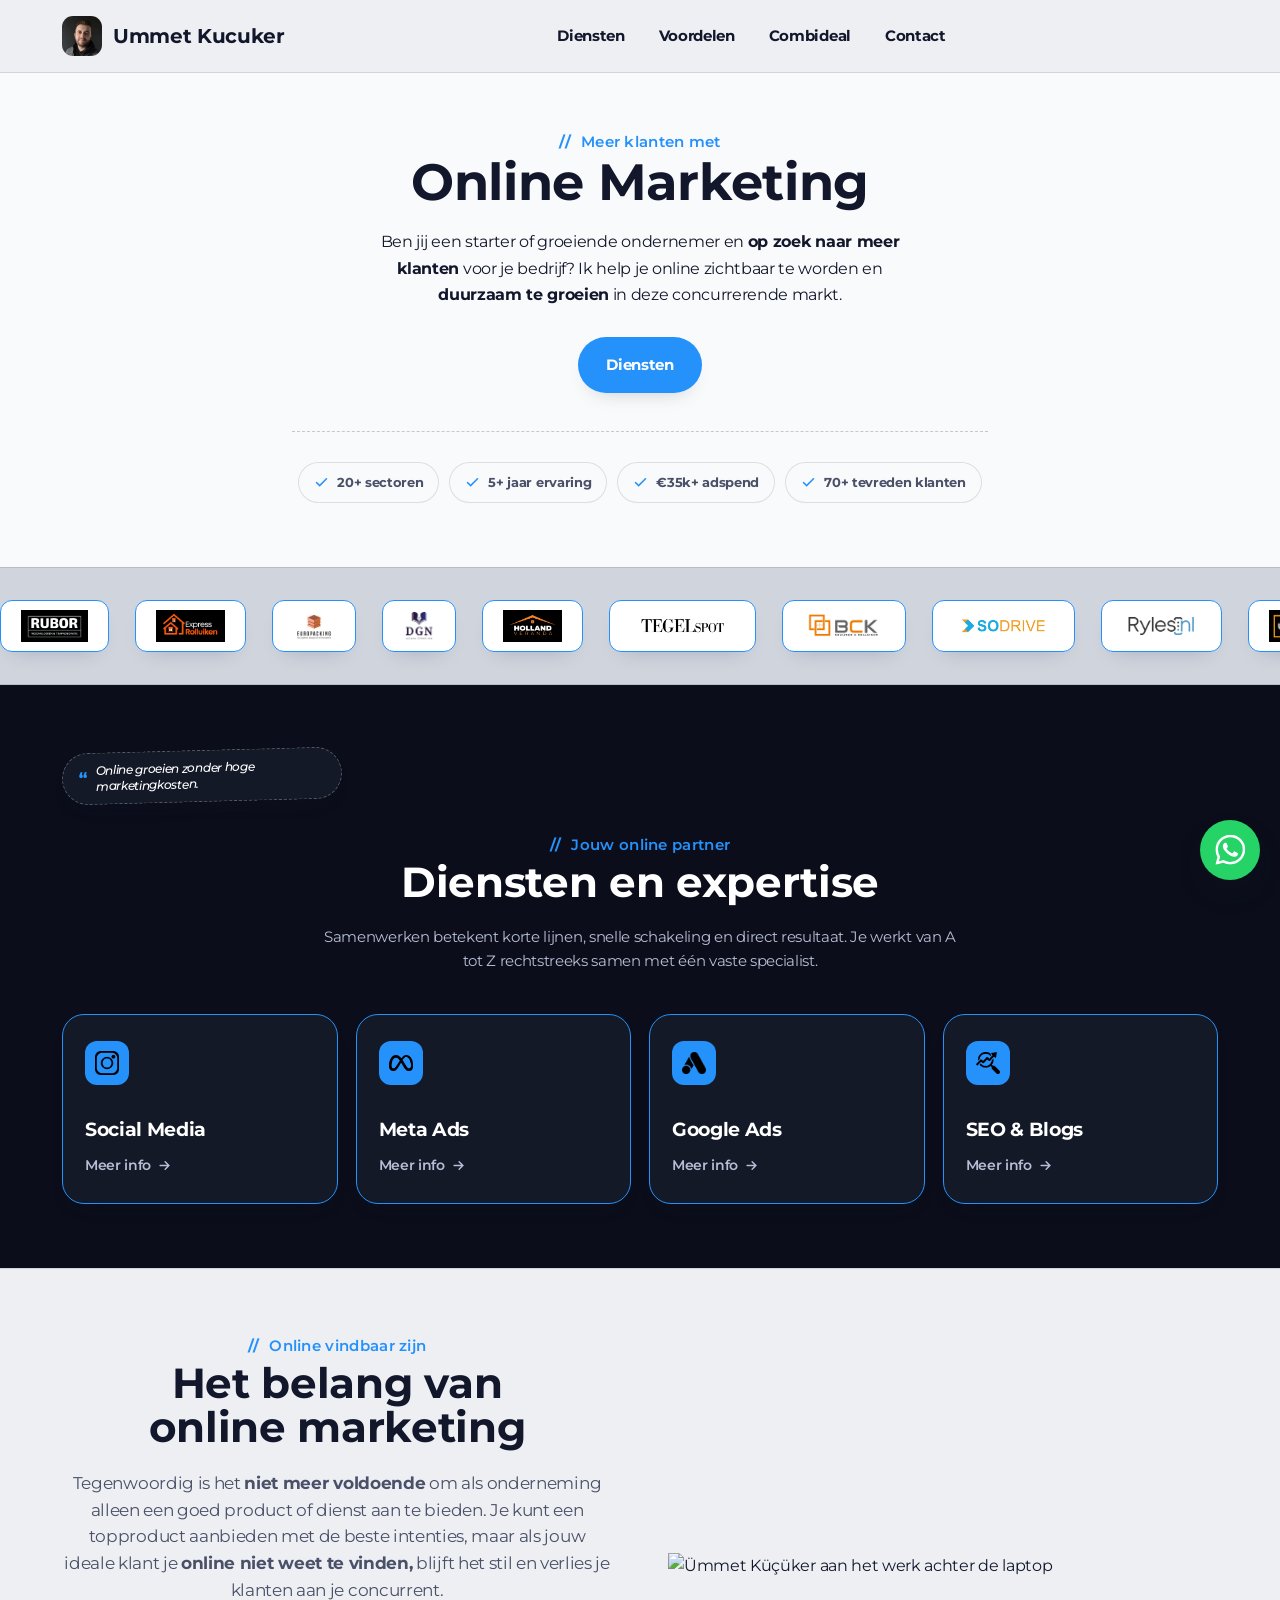
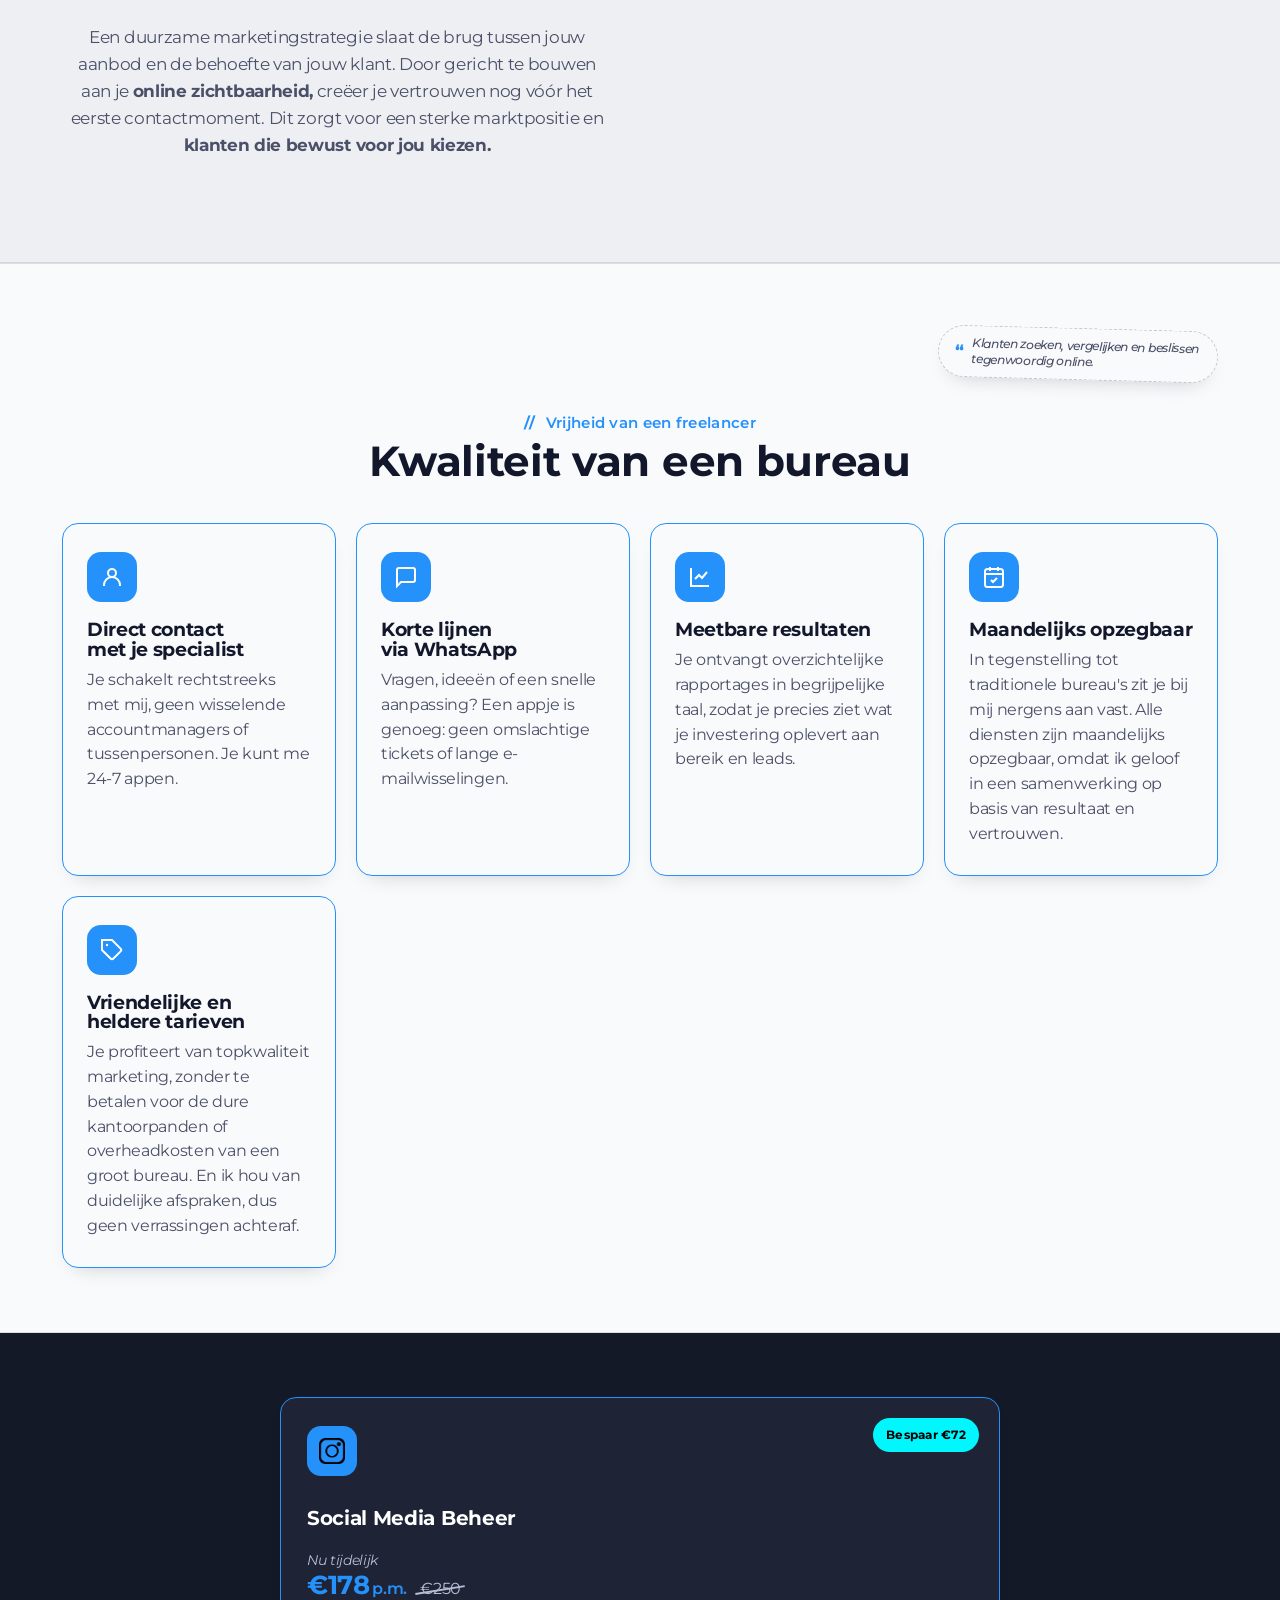
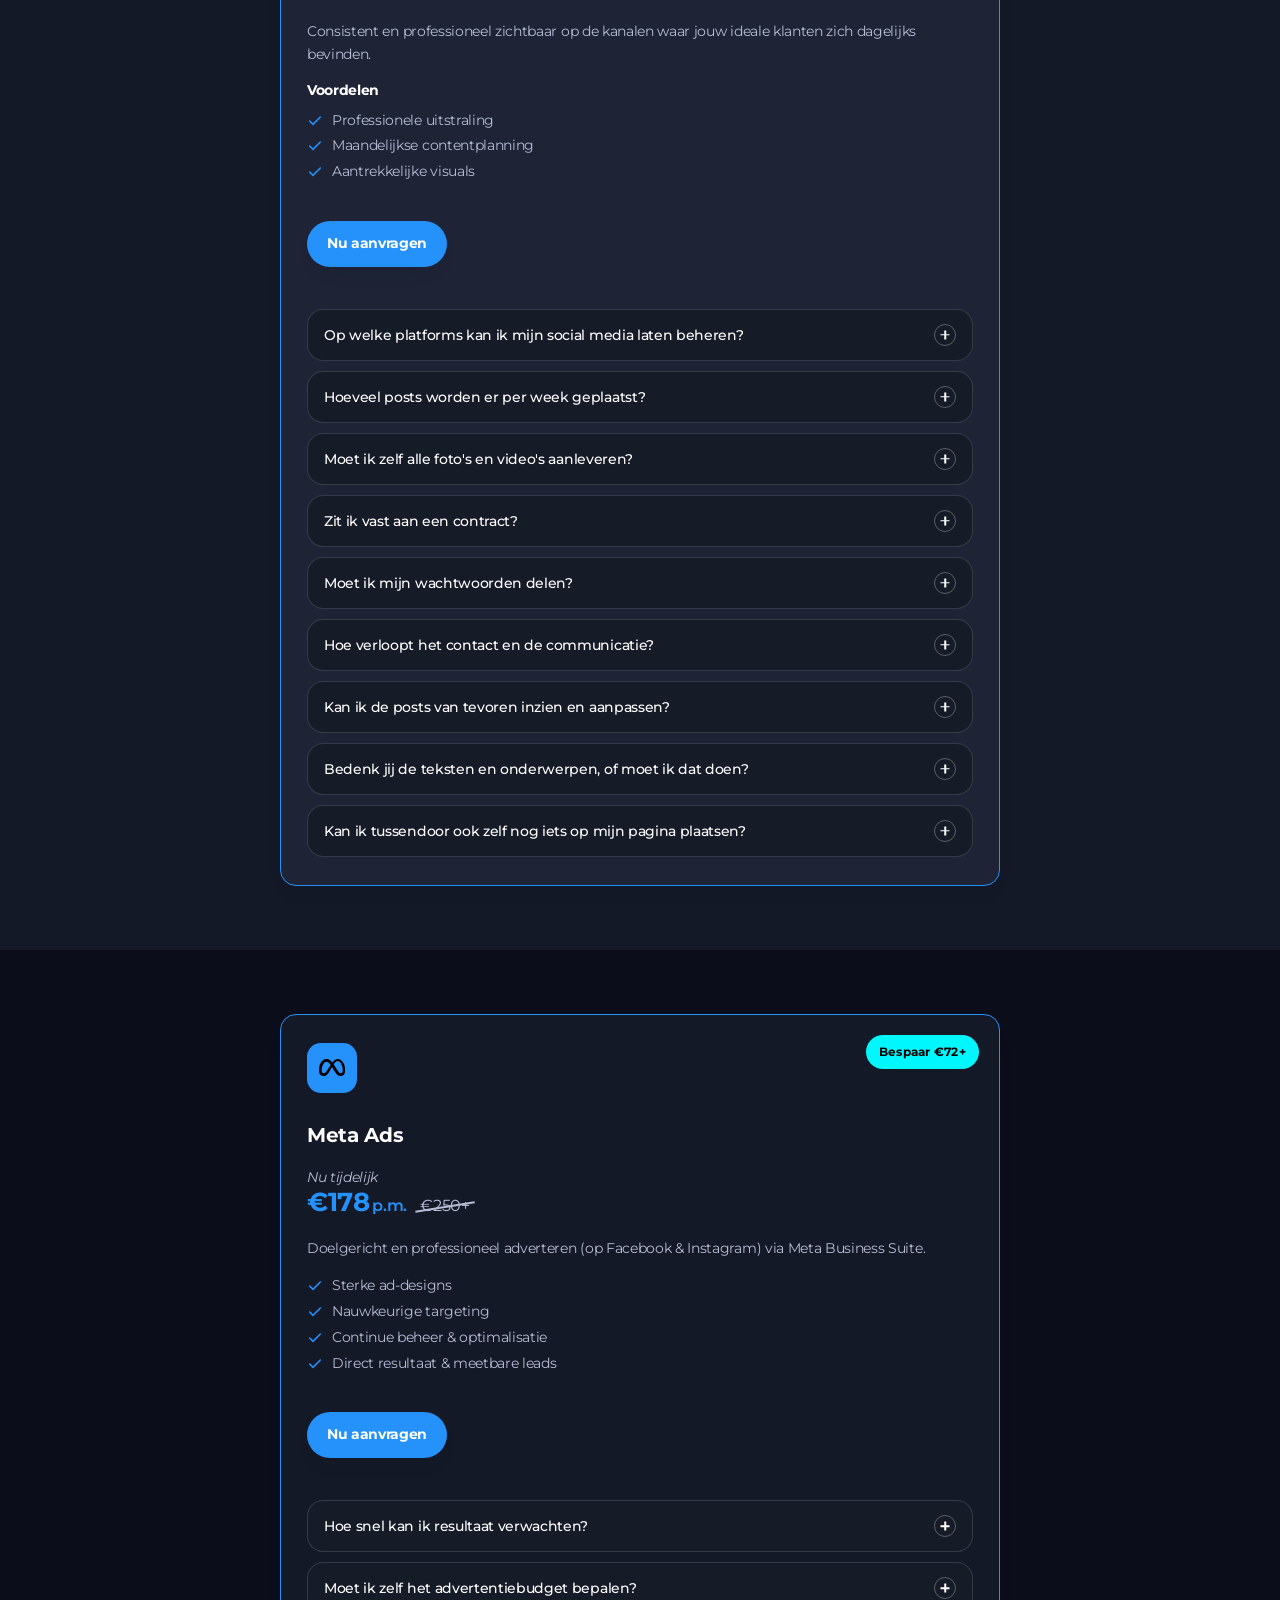
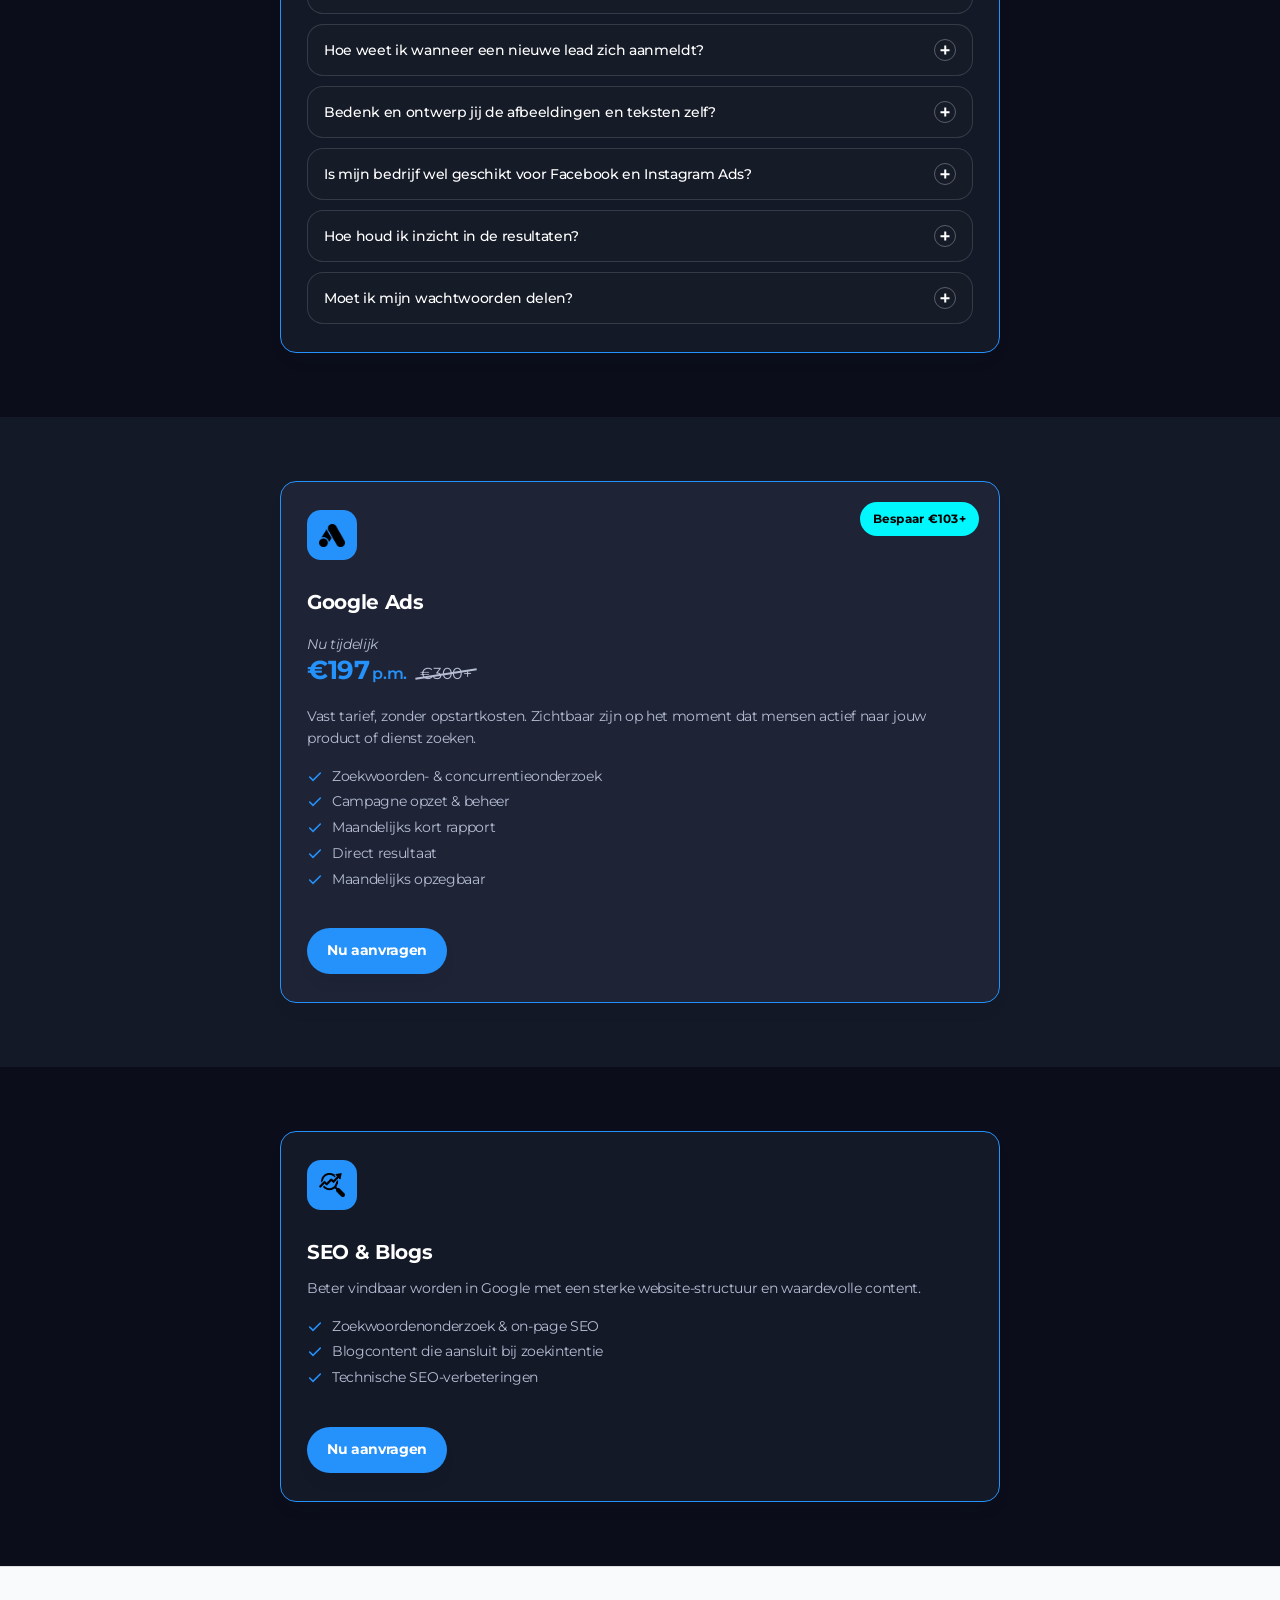
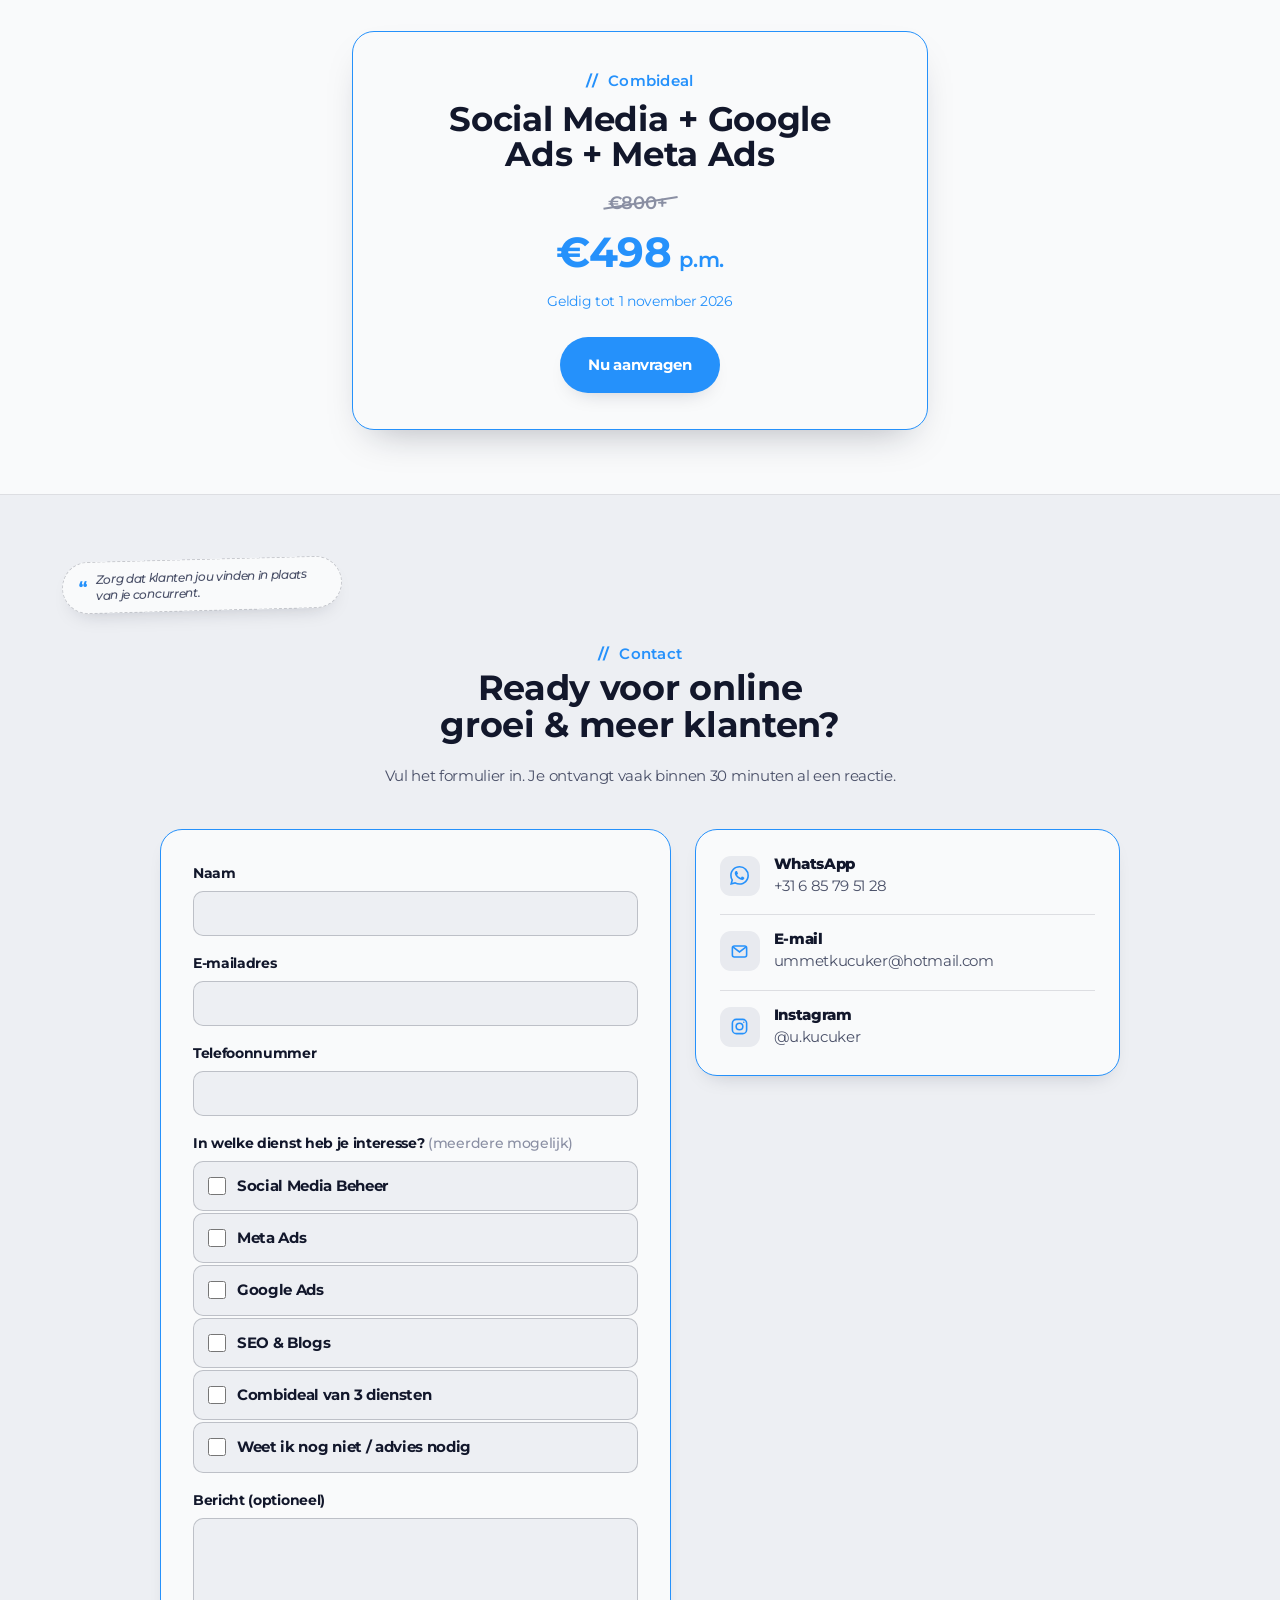
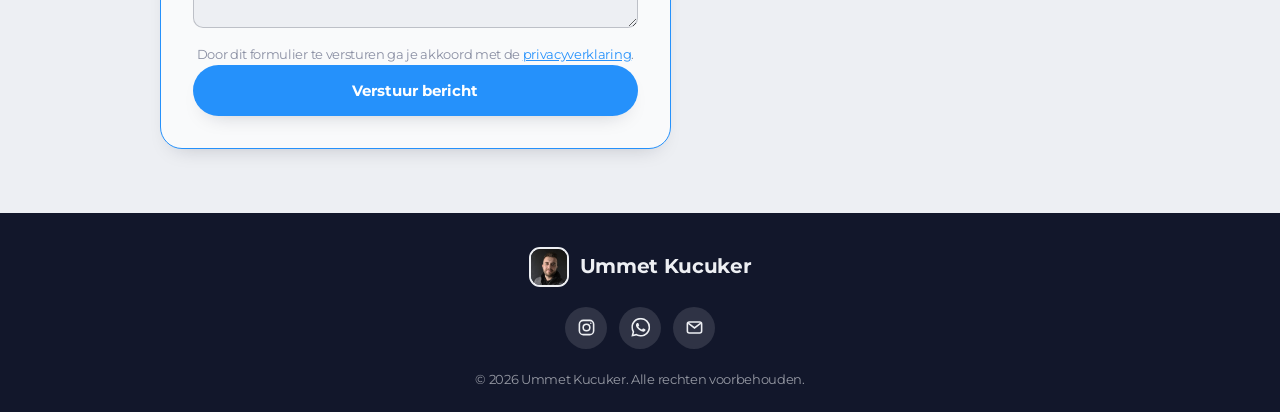
==== commit 5a0bfbfb: "Update index.html" ====
--- a/kucukermarketing/index.html
+++ b/kucukermarketing/index.html
@@ -8,7 +8,7 @@
 <link rel="preconnect" href="https://fonts.googleapis.com">
 <link rel="preconnect" href="https://fonts.gstatic.com" crossorigin>
 <link rel="stylesheet" href="https://fonts.googleapis.com/css2?family=Montserrat:wght@400;500;600;700;800;900&family=IBM+Plex+Mono:wght@500;600;700&display=swap">
-<link rel="stylesheet" href="index.css?v=4">
+<link rel="stylesheet" href="index.css?v=5">
 </head>
 <body>
 
@@ -83,6 +83,13 @@
         </div>
       </div>
     </div>
+  </section>
+
+
+
+    <!-- Klantlogo's: oneindige scrollende balk -->
+    <section class="logo-marquee" aria-label="Klanten die mij vertrouwen">
+    <div class="logo-marquee-track"><div class="logo-chip"><img src="foto1.jpeg" width="586" height="280" alt="Rubor"></div><div class="logo-chip"><img src="foto2.jpeg" width="608" height="280" alt="Express Rolluiken"></div><div class="logo-chip"><img src="foto3.jpeg" width="360" height="280" alt="Europacking"></div><div class="logo-chip"><img src="foto4.jpeg" width="287" height="280" alt="DGN Administration"></div><div class="logo-chip"><img src="foto5.jpeg" width="518" height="280" alt="Holland Veranda"></div><div class="logo-chip"><img src="foto6.jpeg" width="914" height="280" alt="Tegelspot"></div><div class="logo-chip"><img src="foto7.jpeg" width="715" height="280" alt="BCK Kozijnen & Rolluiken"></div><div class="logo-chip"><img src="foto8.jpeg" width="889" height="280" alt="SoDrive"></div><div class="logo-chip"><img src="foto9.jpeg" width="693" height="280" alt="Ryles.nl"></div><div class="logo-chip"><img src="foto10.jpeg" width="384" height="280" alt="Ultiem Outdoor"></div><div class="logo-chip"><img src="foto11.jpeg" width="388" height="280" alt="DBM Schuttingen"></div><div class="logo-chip"><img src="foto12.jpeg" width="1028" height="280" alt="Start Rijbewijs"></div><div class="logo-chip"><img src="foto13.jpeg" width="477" height="280" alt="Cinewall Specialist"></div><div class="logo-chip"><img src="foto14.jpeg" width="891" height="280" alt="Ridcher Vloeren"></div><div class="logo-chip"><img src="foto15.jpeg" width="274" height="280" alt="Mush"></div><div class="logo-chip"><img src="foto16.jpeg" width="987" height="280" alt="I'm a Contact"></div><div class="logo-chip"><img src="foto1.jpeg" width="586" height="280" alt="Rubor"></div><div class="logo-chip"><img src="foto2.jpeg" width="608" height="280" alt="Express Rolluiken"></div><div class="logo-chip"><img src="foto3.jpeg" width="360" height="280" alt="Europacking"></div><div class="logo-chip"><img src="foto4.jpeg" width="287" height="280" alt="DGN Administration"></div><div class="logo-chip"><img src="foto5.jpeg" width="518" height="280" alt="Holland Veranda"></div><div class="logo-chip"><img src="foto6.jpeg" width="914" height="280" alt="Tegelspot"></div><div class="logo-chip"><img src="foto7.jpeg" width="715" height="280" alt="BCK Kozijnen & Rolluiken"></div><div class="logo-chip"><img src="foto8.jpeg" width="889" height="280" alt="SoDrive"></div><div class="logo-chip"><img src="foto9.jpeg" width="693" height="280" alt="Ryles.nl"></div><div class="logo-chip"><img src="foto10.jpeg" width="384" height="280" alt="Ultiem Outdoor"></div><div class="logo-chip"><img src="foto11.jpeg" width="388" height="280" alt="DBM Schuttingen"></div><div class="logo-chip"><img src="foto12.jpeg" width="1028" height="280" alt="Start Rijbewijs"></div><div class="logo-chip"><img src="foto13.jpeg" width="477" height="280" alt="Cinewall Specialist"></div><div class="logo-chip"><img src="foto14.jpeg" width="891" height="280" alt="Ridcher Vloeren"></div><div class="logo-chip"><img src="foto15.jpeg" width="274" height="280" alt="Mush"></div><div class="logo-chip"><img src="foto16.jpeg" width="987" height="280" alt="I'm a Contact"></div></div>
   </section>
 
   <!-- Tussenstuk: Het belang van online marketing (titel staat klaar, tekst volgt nog) -->
@@ -124,15 +131,20 @@
 
   <section class="section section-alt" id="belang-online-marketing">
     <div class="wrap">
-      <div class="section-head">
-        <p class="eyebrow">Online vindbaar zijn</p>
-        <h2>Het belang van online marketing</h2>
-        <p>Tegenwoordig is het <strong>niet meer voldoende</strong> om als onderneming alleen een goed product of dienst aan te bieden.
-          Je kunt een topproduct aanbieden met de beste intenties, maar als jouw ideale klant je <strong>online niet weet te vinden,</strong>
-          blijft het stil en verlies je klanten aan je concurrent.</p>
-        <p>Een duurzame marketingstrategie slaat de brug tussen jouw aanbod en de behoefte van jouw klant.
-          Door gericht te bouwen aan je <strong>online zichtbaarheid,</strong> creëer je vertrouwen nog vóór het eerste contactmoment.
-          Dit zorgt voor een sterke marktpositie en <strong>klanten die bewust voor jou kiezen.</strong></p>
+      <div class="split belang-split">
+        <div class="section-head belang-copy">
+          <p class="eyebrow">Online vindbaar zijn</p>
+          <h2>Het belang van online marketing</h2>
+          <p>Tegenwoordig is het <strong>niet meer voldoende</strong> om als onderneming alleen een goed product of dienst aan te bieden.
+            Je kunt een topproduct aanbieden met de beste intenties, maar als jouw ideale klant je <strong>online niet weet te vinden,</strong>
+            blijft het stil en verlies je klanten aan je concurrent.</p>
+          <p>Een duurzame marketingstrategie slaat de brug tussen jouw aanbod en de behoefte van jouw klant.
+            Door gericht te bouwen aan je <strong>online zichtbaarheid,</strong> creëer je vertrouwen nog vóór het eerste contactmoment.
+            Dit zorgt voor een sterke marktpositie en <strong>klanten die bewust voor jou kiezen.</strong></p>
+        </div>
+        <div class="belang-media">
+          <img src="foto17.jpeg" alt="Ümmet Küçüker aan het werk achter de laptop" loading="lazy">
+        </div>
       </div>
     </div>
   </section>
@@ -169,7 +181,7 @@
           <p>In tegenstelling tot traditionele bureau's zit je bij mij nergens aan vast. Alle diensten zijn maandelijks opzegbaar, omdat ik geloof in een samenwerking op basis van resultaat en vertrouwen.</p>
         </div>
         <div class="benefit-card">
-          <div class="benefit-icon"><svg viewBox="0 0 24 24" fill="none" stroke="currentColor" stroke-width="2"><rect x="3" y="4" width="18" height="18" rx="2.5"/><path d="M3 9h18M8 2v4M16 2v4"/><path d="M9 15l2 2 4-4"/></svg></div>
+          <div class="benefit-icon"><svg viewBox="0 0 24 24" fill="none" stroke="currentColor" stroke-width="2"><path d="M20.59 13.41l-7.17 7.17a2 2 0 01-2.83 0L2 12V2h10l8.59 8.59a2 2 0 010 2.82z"/><circle cx="7" cy="7" r="1.2" fill="currentColor" stroke="none"/></svg></div>
           <h3>Vriendelijke en heldere tarieven</h3>
           <p>Je profiteert van topkwaliteit marketing, zonder te betalen voor de dure kantoorpanden of overheadkosten van een groot bureau. En ik hou van duidelijke afspraken, dus geen verrassingen achteraf.</p>
         </div>
@@ -335,12 +347,6 @@
     </div>
   </section>
 
-
-  <!-- Klantlogo's: oneindige scrollende balk -->
-    <section class="logo-marquee" aria-label="Klanten die mij vertrouwen">
-    <div class="logo-marquee-track"><div class="logo-chip"><img src="foto1.jpeg" width="586" height="280" alt="Rubor"></div><div class="logo-chip"><img src="foto2.jpeg" width="608" height="280" alt="Express Rolluiken"></div><div class="logo-chip"><img src="foto3.jpeg" width="360" height="280" alt="Europacking"></div><div class="logo-chip"><img src="foto4.jpeg" width="287" height="280" alt="DGN Administration"></div><div class="logo-chip"><img src="foto5.jpeg" width="518" height="280" alt="Holland Veranda"></div><div class="logo-chip"><img src="foto6.jpeg" width="914" height="280" alt="Tegelspot"></div><div class="logo-chip"><img src="foto7.jpeg" width="715" height="280" alt="BCK Kozijnen & Rolluiken"></div><div class="logo-chip"><img src="foto8.jpeg" width="889" height="280" alt="SoDrive"></div><div class="logo-chip"><img src="foto9.jpeg" width="693" height="280" alt="Ryles.nl"></div><div class="logo-chip"><img src="foto10.jpeg" width="384" height="280" alt="Ultiem Outdoor"></div><div class="logo-chip"><img src="foto11.jpeg" width="388" height="280" alt="DBM Schuttingen"></div><div class="logo-chip"><img src="foto12.jpeg" width="1028" height="280" alt="Start Rijbewijs"></div><div class="logo-chip"><img src="foto13.jpeg" width="477" height="280" alt="Cinewall Specialist"></div><div class="logo-chip"><img src="foto14.jpeg" width="891" height="280" alt="Ridcher Vloeren"></div><div class="logo-chip"><img src="foto15.jpeg" width="274" height="280" alt="Mush"></div><div class="logo-chip"><img src="foto16.jpeg" width="987" height="280" alt="I'm a Contact"></div><div class="logo-chip"><img src="foto1.jpeg" width="586" height="280" alt="Rubor"></div><div class="logo-chip"><img src="foto2.jpeg" width="608" height="280" alt="Express Rolluiken"></div><div class="logo-chip"><img src="foto3.jpeg" width="360" height="280" alt="Europacking"></div><div class="logo-chip"><img src="foto4.jpeg" width="287" height="280" alt="DGN Administration"></div><div class="logo-chip"><img src="foto5.jpeg" width="518" height="280" alt="Holland Veranda"></div><div class="logo-chip"><img src="foto6.jpeg" width="914" height="280" alt="Tegelspot"></div><div class="logo-chip"><img src="foto7.jpeg" width="715" height="280" alt="BCK Kozijnen & Rolluiken"></div><div class="logo-chip"><img src="foto8.jpeg" width="889" height="280" alt="SoDrive"></div><div class="logo-chip"><img src="foto9.jpeg" width="693" height="280" alt="Ryles.nl"></div><div class="logo-chip"><img src="foto10.jpeg" width="384" height="280" alt="Ultiem Outdoor"></div><div class="logo-chip"><img src="foto11.jpeg" width="388" height="280" alt="DBM Schuttingen"></div><div class="logo-chip"><img src="foto12.jpeg" width="1028" height="280" alt="Start Rijbewijs"></div><div class="logo-chip"><img src="foto13.jpeg" width="477" height="280" alt="Cinewall Specialist"></div><div class="logo-chip"><img src="foto14.jpeg" width="891" height="280" alt="Ridcher Vloeren"></div><div class="logo-chip"><img src="foto15.jpeg" width="274" height="280" alt="Mush"></div><div class="logo-chip"><img src="foto16.jpeg" width="987" height="280" alt="I'm a Contact"></div></div>
-  </section>
-
   <!-- Combinatiedeal: alle 3 diensten samen -->
   <section class="section section-alt" id="combideal">
     <div class="wrap" style="max-width:640px;margin-inline:auto;">
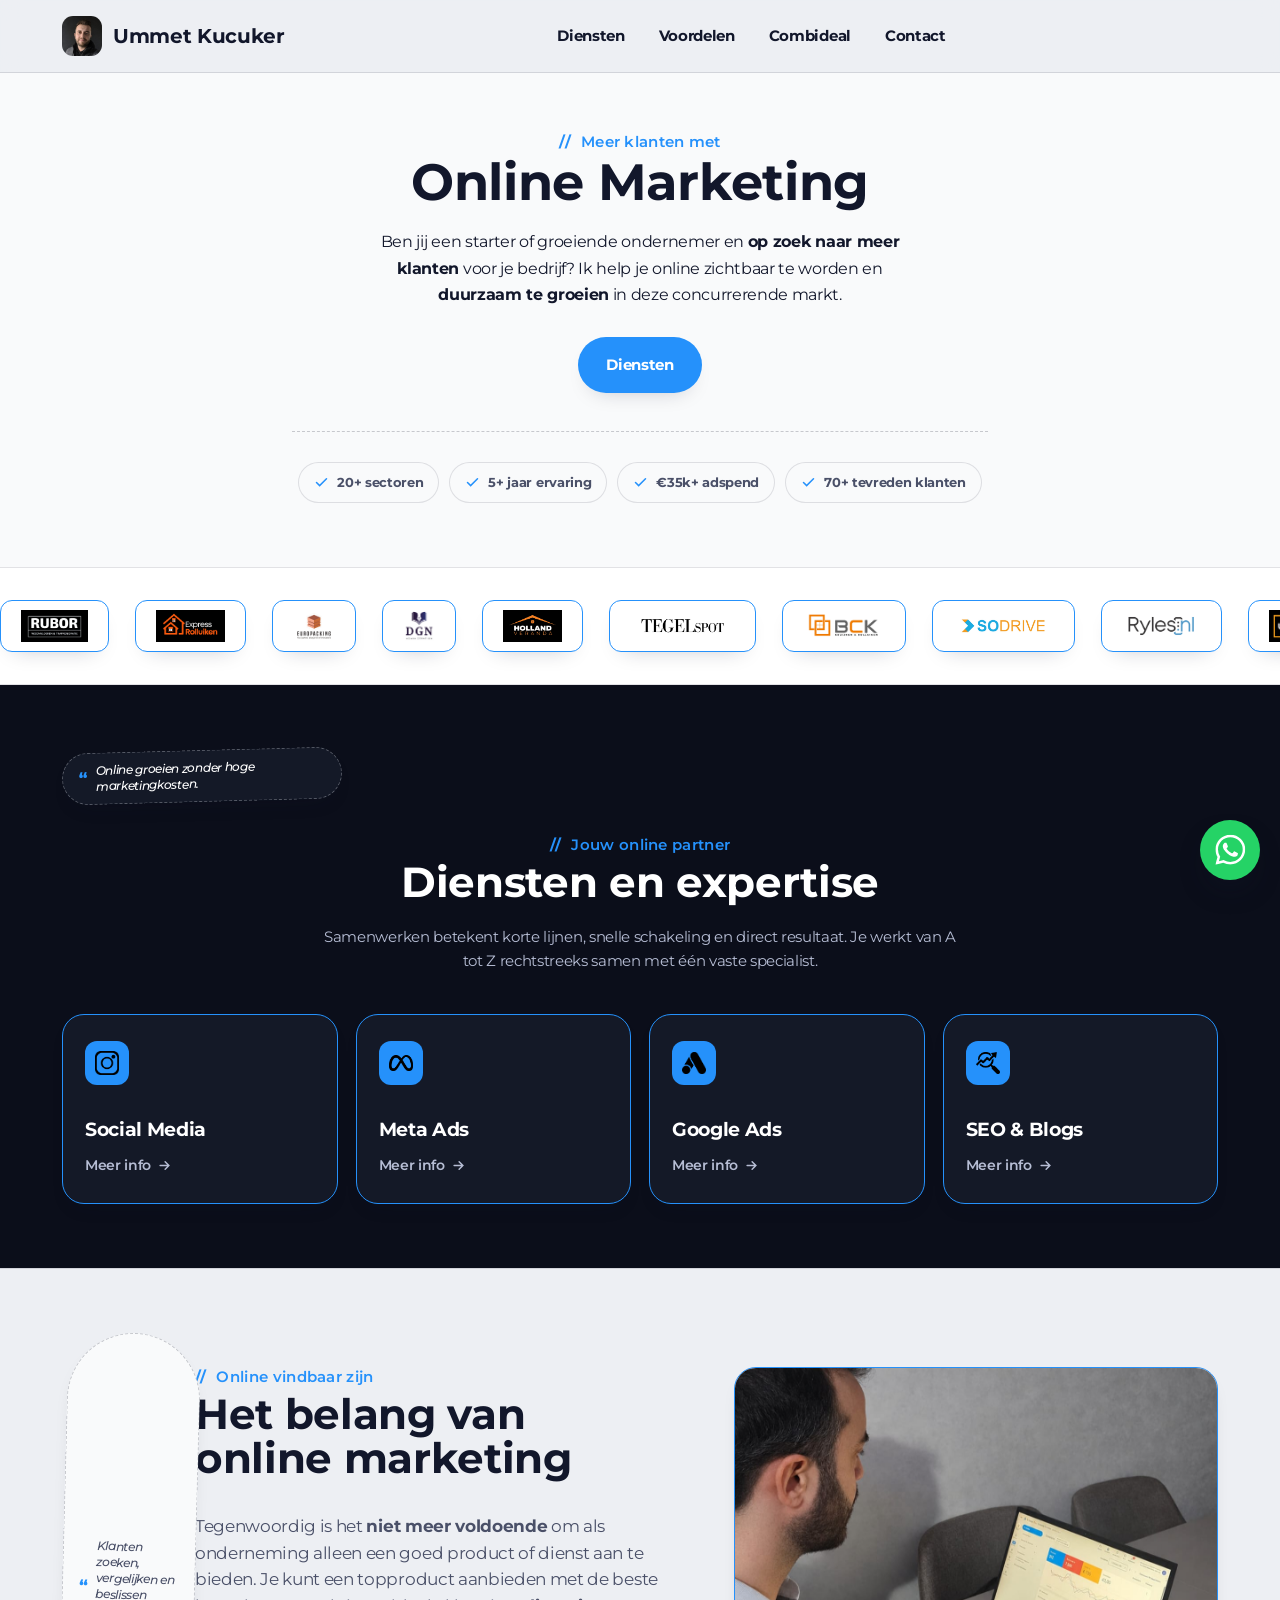
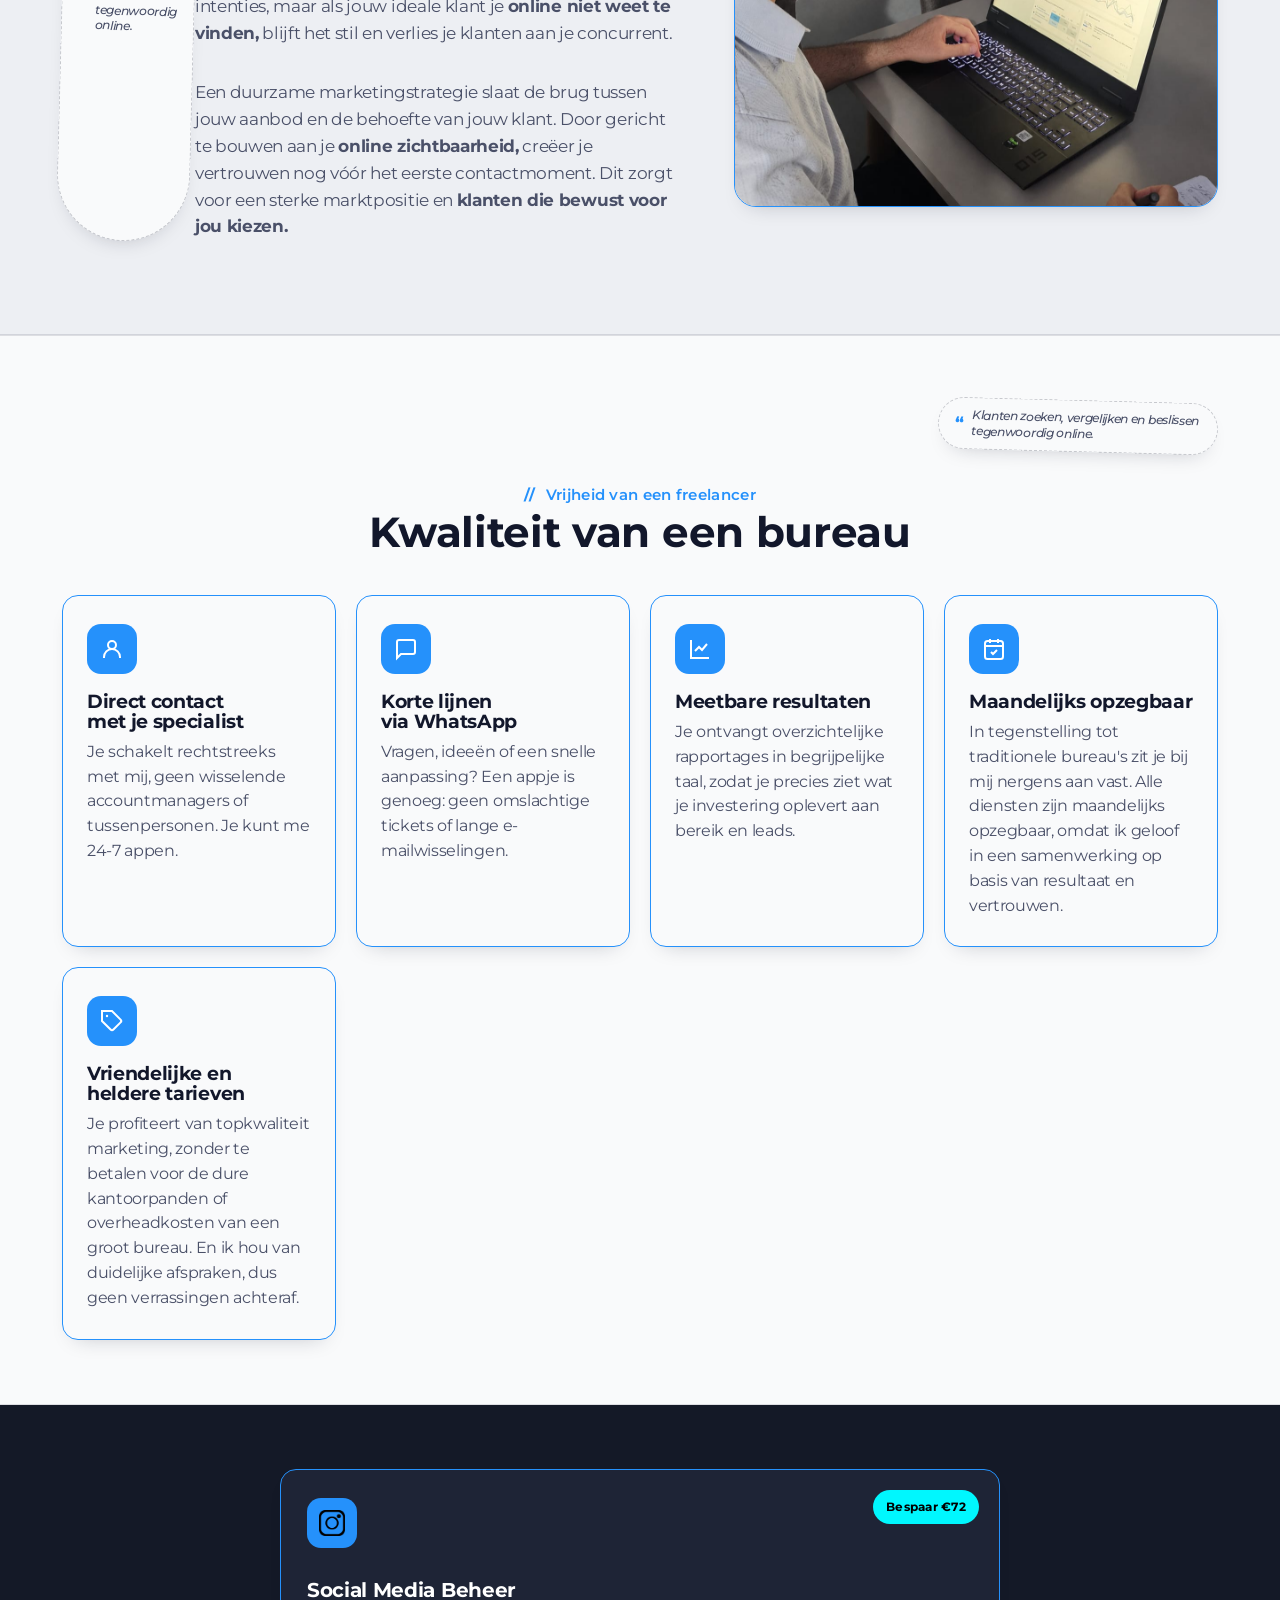
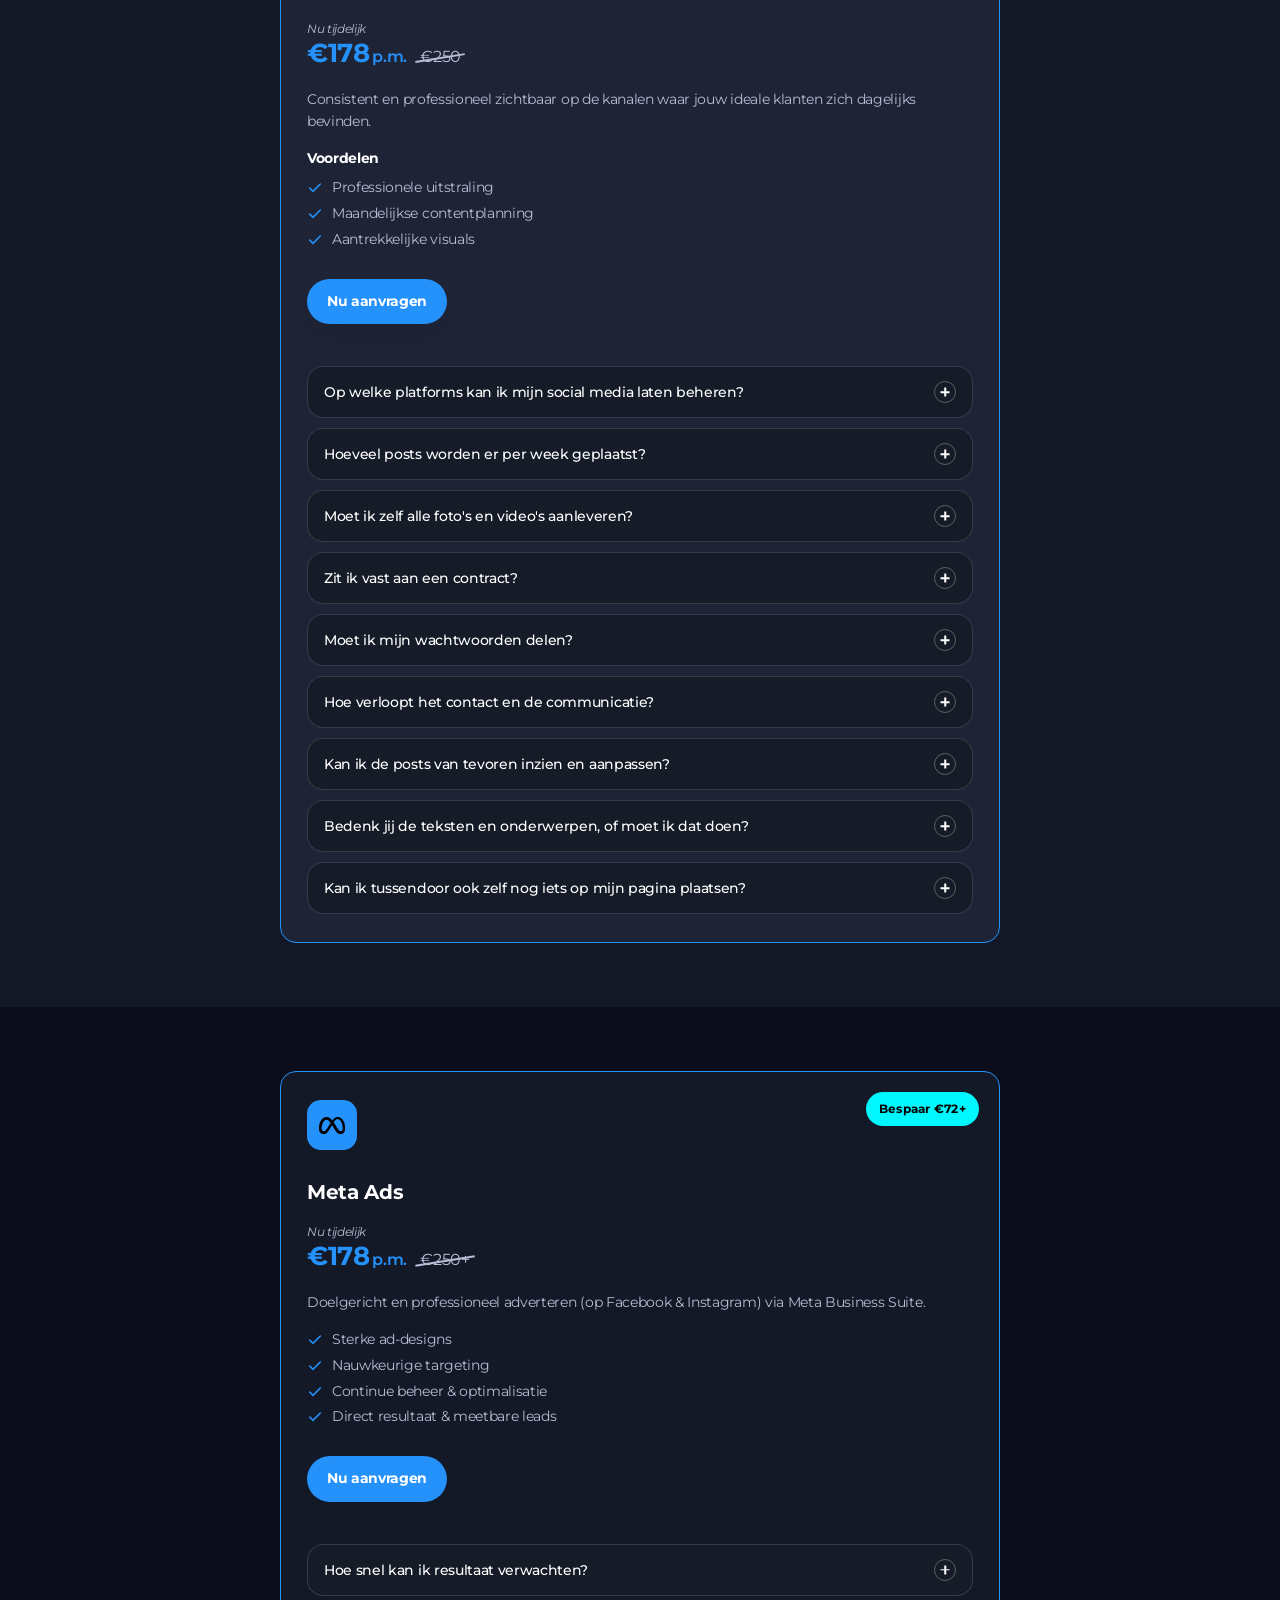
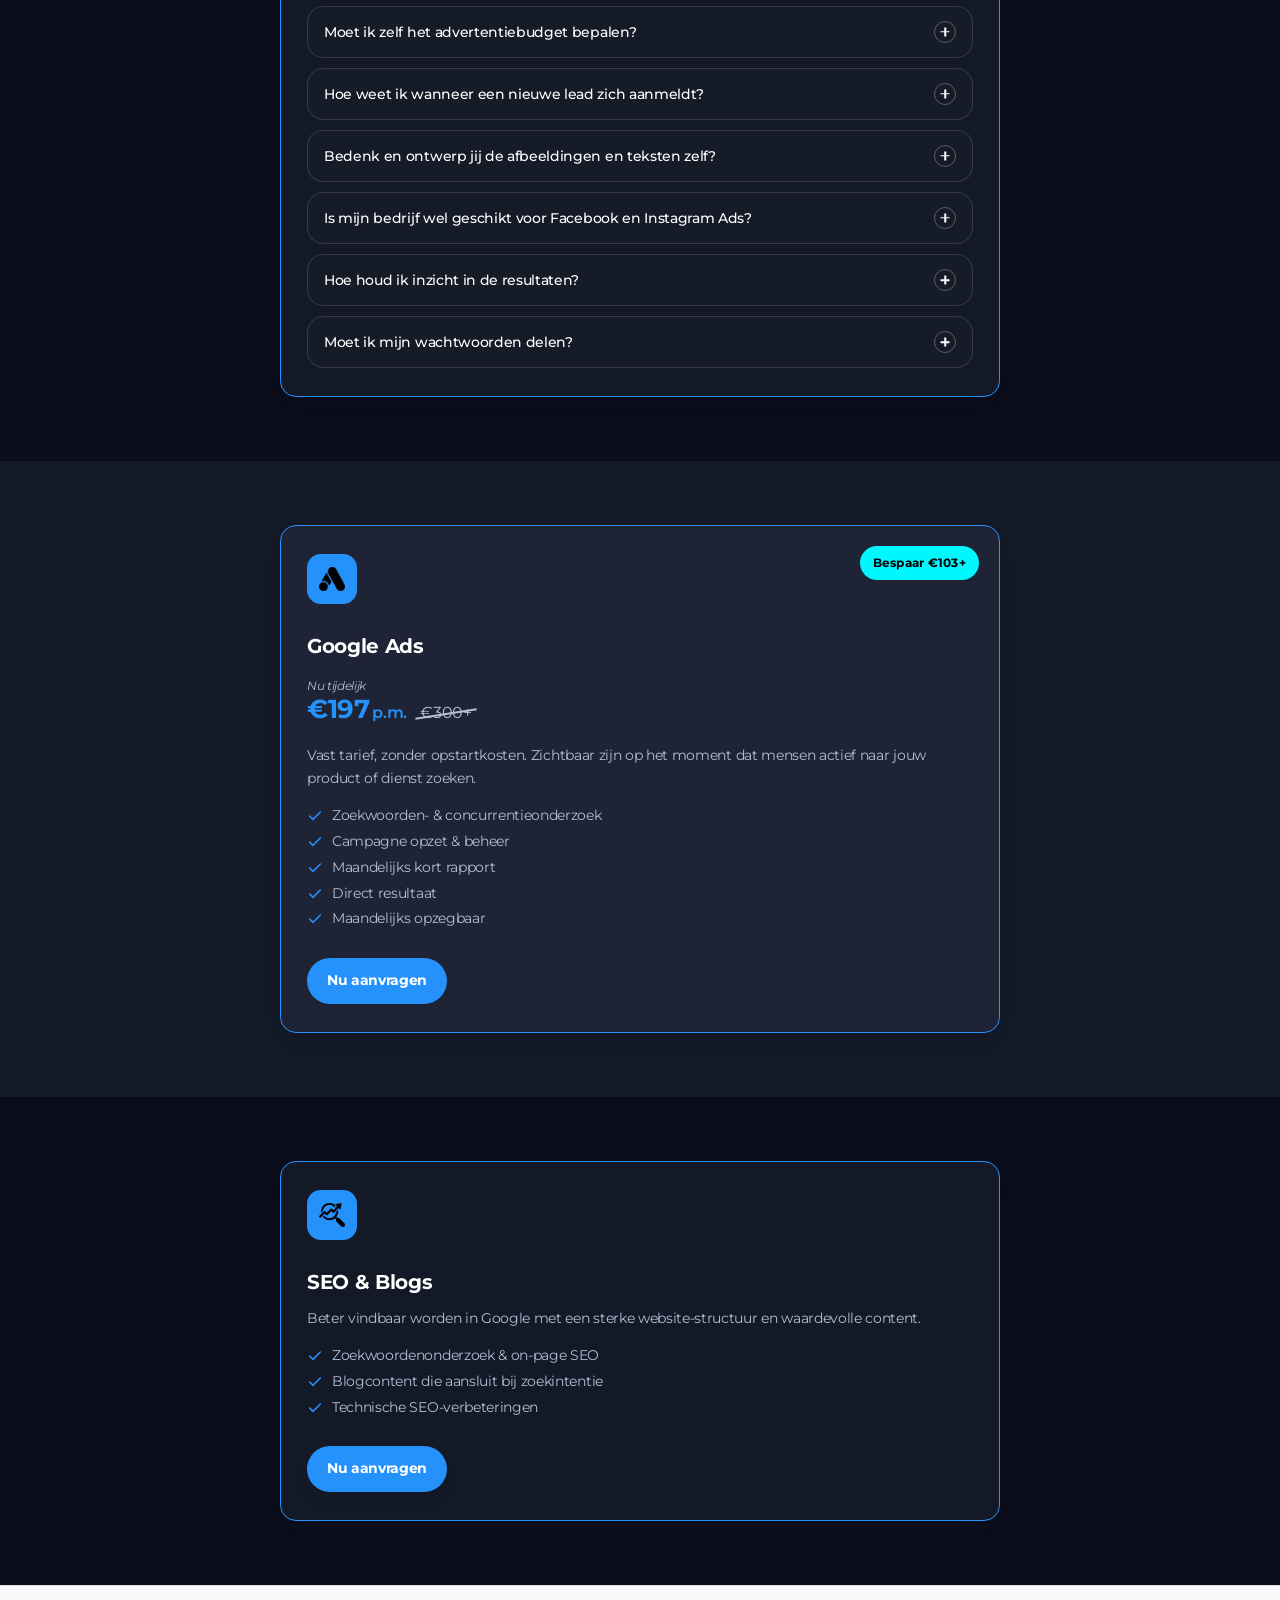
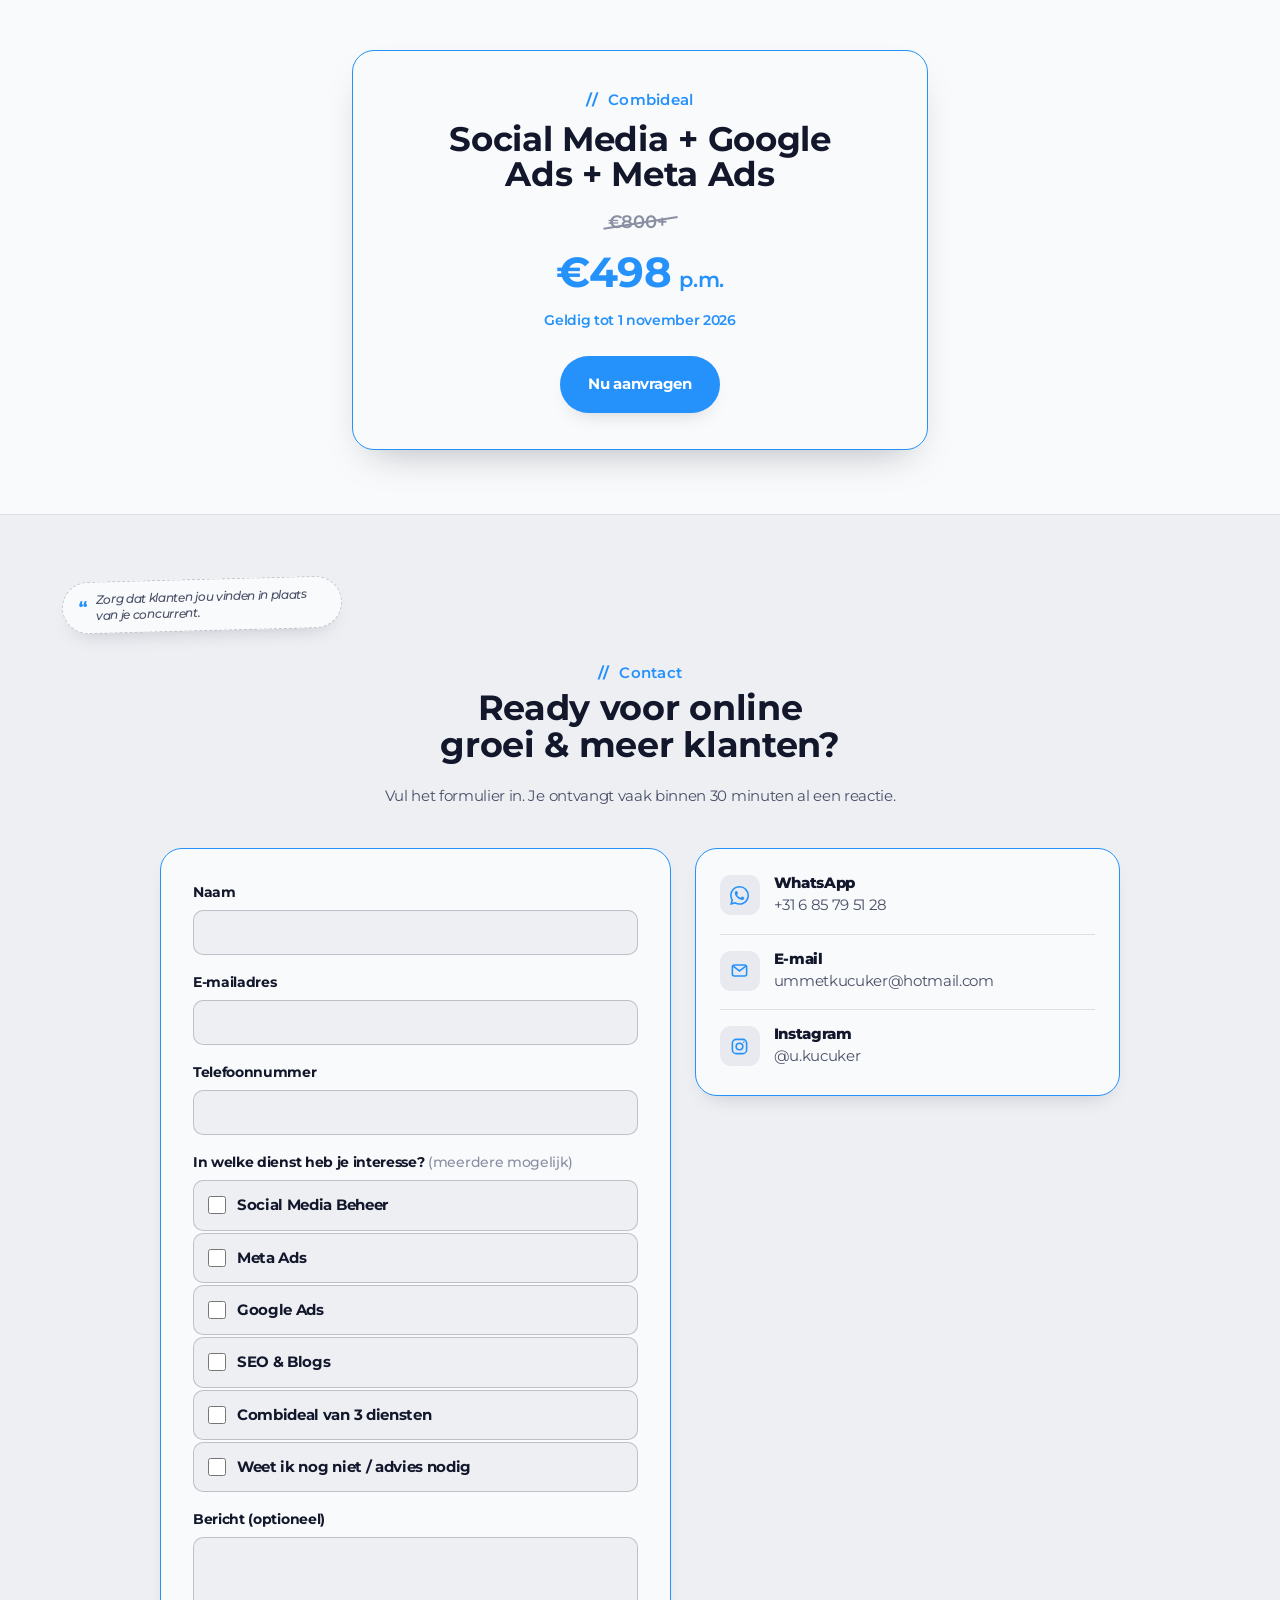
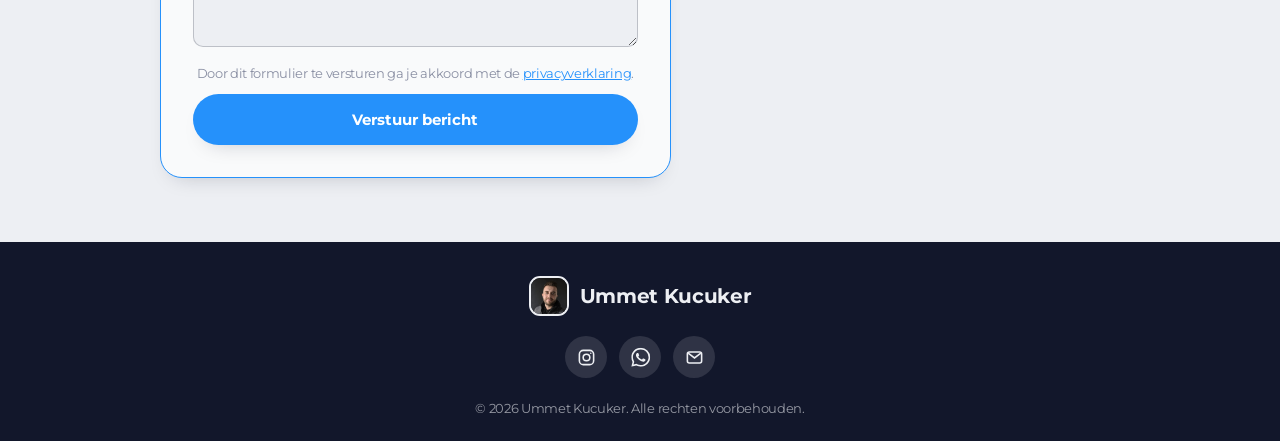
==== commit 1cb96b2f: "Update index.html" ====
--- a/kucukermarketing/index.html
+++ b/kucukermarketing/index.html
@@ -131,6 +131,8 @@
 
   <section class="section section-alt" id="belang-online-marketing">
     <div class="wrap">
+      <div class="mini-quote-row is-right">
+        <p class="mini-quote">Klanten zoeken, vergelijken en beslissen tegenwoordig online.</p>
       <div class="split belang-split">
         <div class="section-head belang-copy">
           <p class="eyebrow">Online vindbaar zijn</p>
--- a/kucukermarketing/index.css
+++ b/kucukermarketing/index.css
@@ -129,6 +129,15 @@
      wisselt tussen twee blauwtinten zodat je ziet dat het aparte secties zijn;
      de kaart erin is dan weer een stap lichter dan zijn eigen sectie. */
   #belang-online-marketing{background:var(--bg);}
+  #belang-online-marketing .section-head p{margin-top:32px;}
+  .belang-split{align-items:center;}
+  .belang-copy.section-head{margin-bottom:0;}
+  @media (min-width:900px){.belang-copy.section-head{text-align:left;max-width:none;margin-inline:0;}}
+  .belang-media{display:flex;}
+  .belang-media img{
+    width:100%;max-height:440px;object-fit:cover;border-radius:var(--radius-lg);
+    border:0.5px solid var(--accent);box-shadow:var(--shadow-sm);
+  }
   #diensten{background:#0B0E1A;}
   #diensten .section-head h2{color:#fff;}
   #diensten .section-head .eyebrow{color:#2591fb;}
@@ -193,12 +202,12 @@
   .service-card h3{font-size:1.24rem;color:#fff;}
   .service-card p{color:#B6BDD4;font-size:0.88rem;}
   .service-card .service-sublabel{color:#fff;}
-  .service-card .promo-note{color:#B6BDD4;}
+  .service-card .promo-note{color:#B6BDD4;font-size:0.72rem;}
   .service-list{display:flex;flex-direction:column;gap:4px;margin-top:2px;}
   .service-list li{display:flex;gap:9px;font-size:0.85rem;color:var(--ink-soft);align-items:flex-start;}
   .service-card .service-list li{color:#B6BDD4;}
   .service-list svg{width:16px;height:16px;color:var(--accent);flex:none;margin-top:3px;}
-  .service-card .btn{margin-top:24px;align-self:flex-start;padding:10px 18px;font-size:0.85rem;}
+  .service-card .btn{margin-top:14px;align-self:flex-start;padding:10px 18px;font-size:0.85rem;}
   .service-card .price-line .was{color:#B6BDD4;}
   .service-card .price-line .was::after{background:#B6BDD4;}
   .service-card .faq-item{background:#161B28;border-color:rgba(242,244,250,0.14);border-width:0.5px;}
@@ -333,6 +342,7 @@
   }
   .service-check span{font-size:0.95rem;color:var(--ink);}
   .form-note{font-size:0.82rem;color:var(--ink-faint);margin-top:12px;text-align:center;}
+  #submitBtn{margin-top:10px;}
   .form-note a{color:var(--accent-ink);text-decoration:underline;}
   .success-box{display:none;text-align:center;padding:30px 16px;border:0.5px dashed var(--accent);border-radius:var(--radius);background:var(--accent-soft);}
   .success-box.show{display:block;}
@@ -405,11 +415,11 @@
   .combo-old .pm{font-size:0.72em;font-weight:500;margin-left:5px;}
   .combo-new{font-family:var(--font-mono);font-size:2.6rem;font-weight:700;color:var(--accent-ink);margin-top:2px;}
   .combo-new .pm{font-size:0.5em;font-weight:600;margin-left:-4px;}
-  .combo-elsewhere{font-size:0.9rem;color:var(--accent);margin-top:4px;}
+  .combo-elsewhere{font-size:0.9rem;color:var(--accent);margin-top:4px;font-weight:600;}
   .combo-note{margin-top:18px;font-size:0.95rem;color:var(--ink-soft);}
 
   /* ---------- Klantlogo's marquee ---------- */
-  .logo-marquee{overflow:hidden;padding-block:32px;background:var(--surface-3);border-block:1px solid var(--line);}
+  .logo-marquee{overflow:hidden;padding-block:32px;background:#fff;border-block:1px solid var(--line);}
   .logo-marquee-track{display:flex;align-items:center;gap:26px;width:max-content;animation:logoMarqueeScroll 42s linear infinite;will-change:transform;}
   .logo-chip{
     flex:none;display:flex;align-items:center;justify-content:center;
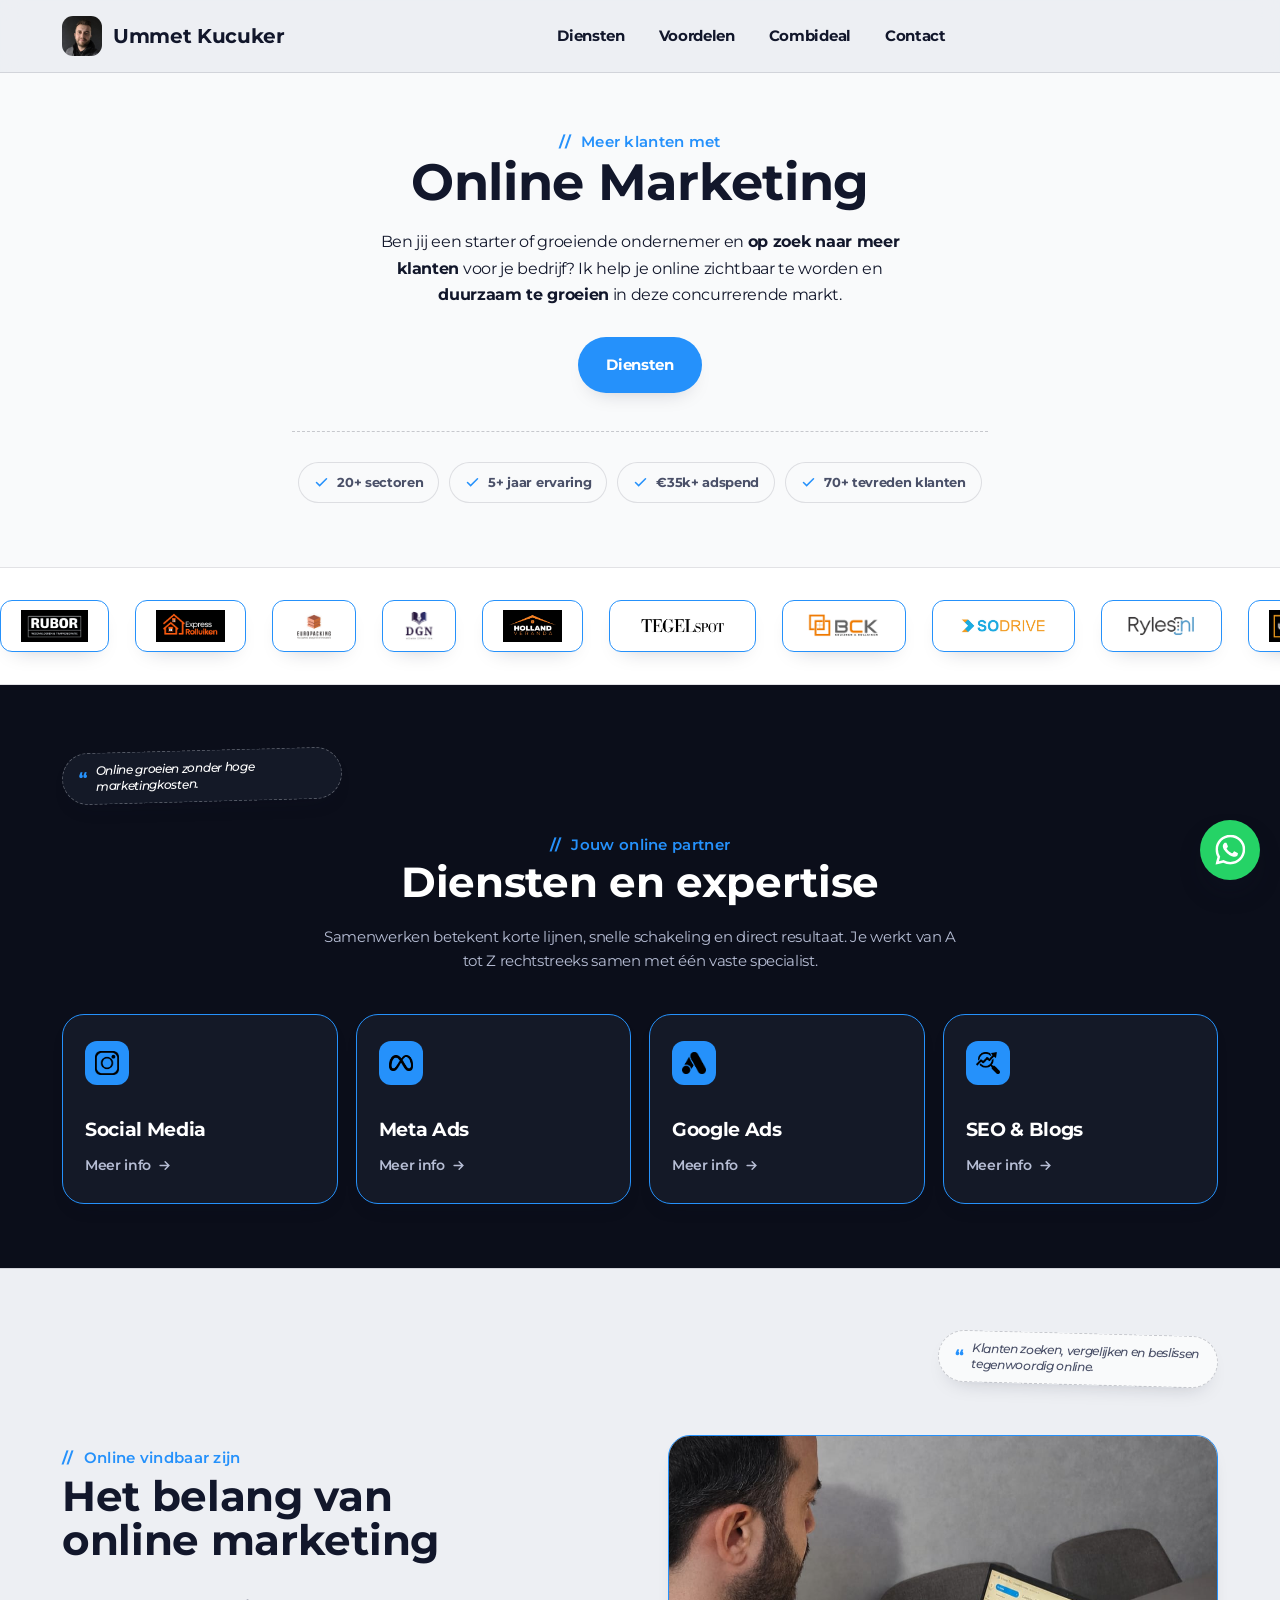
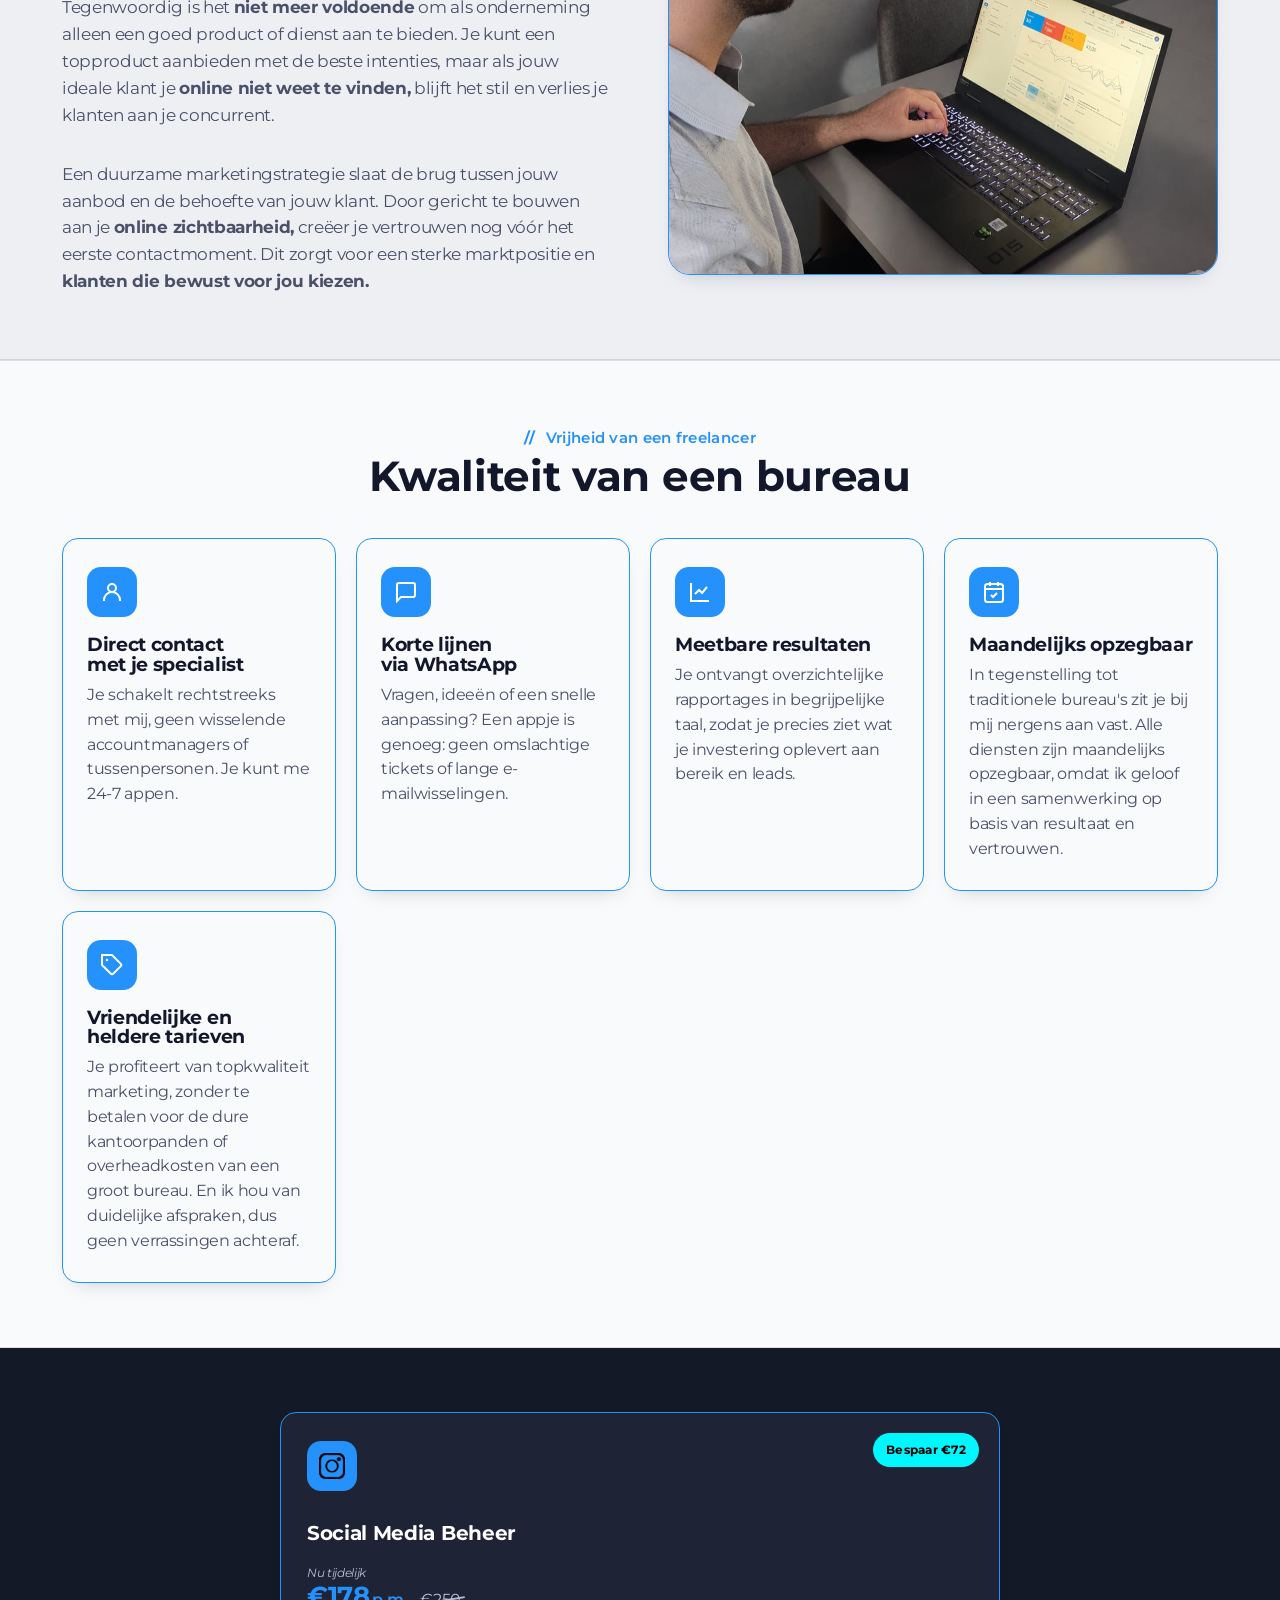
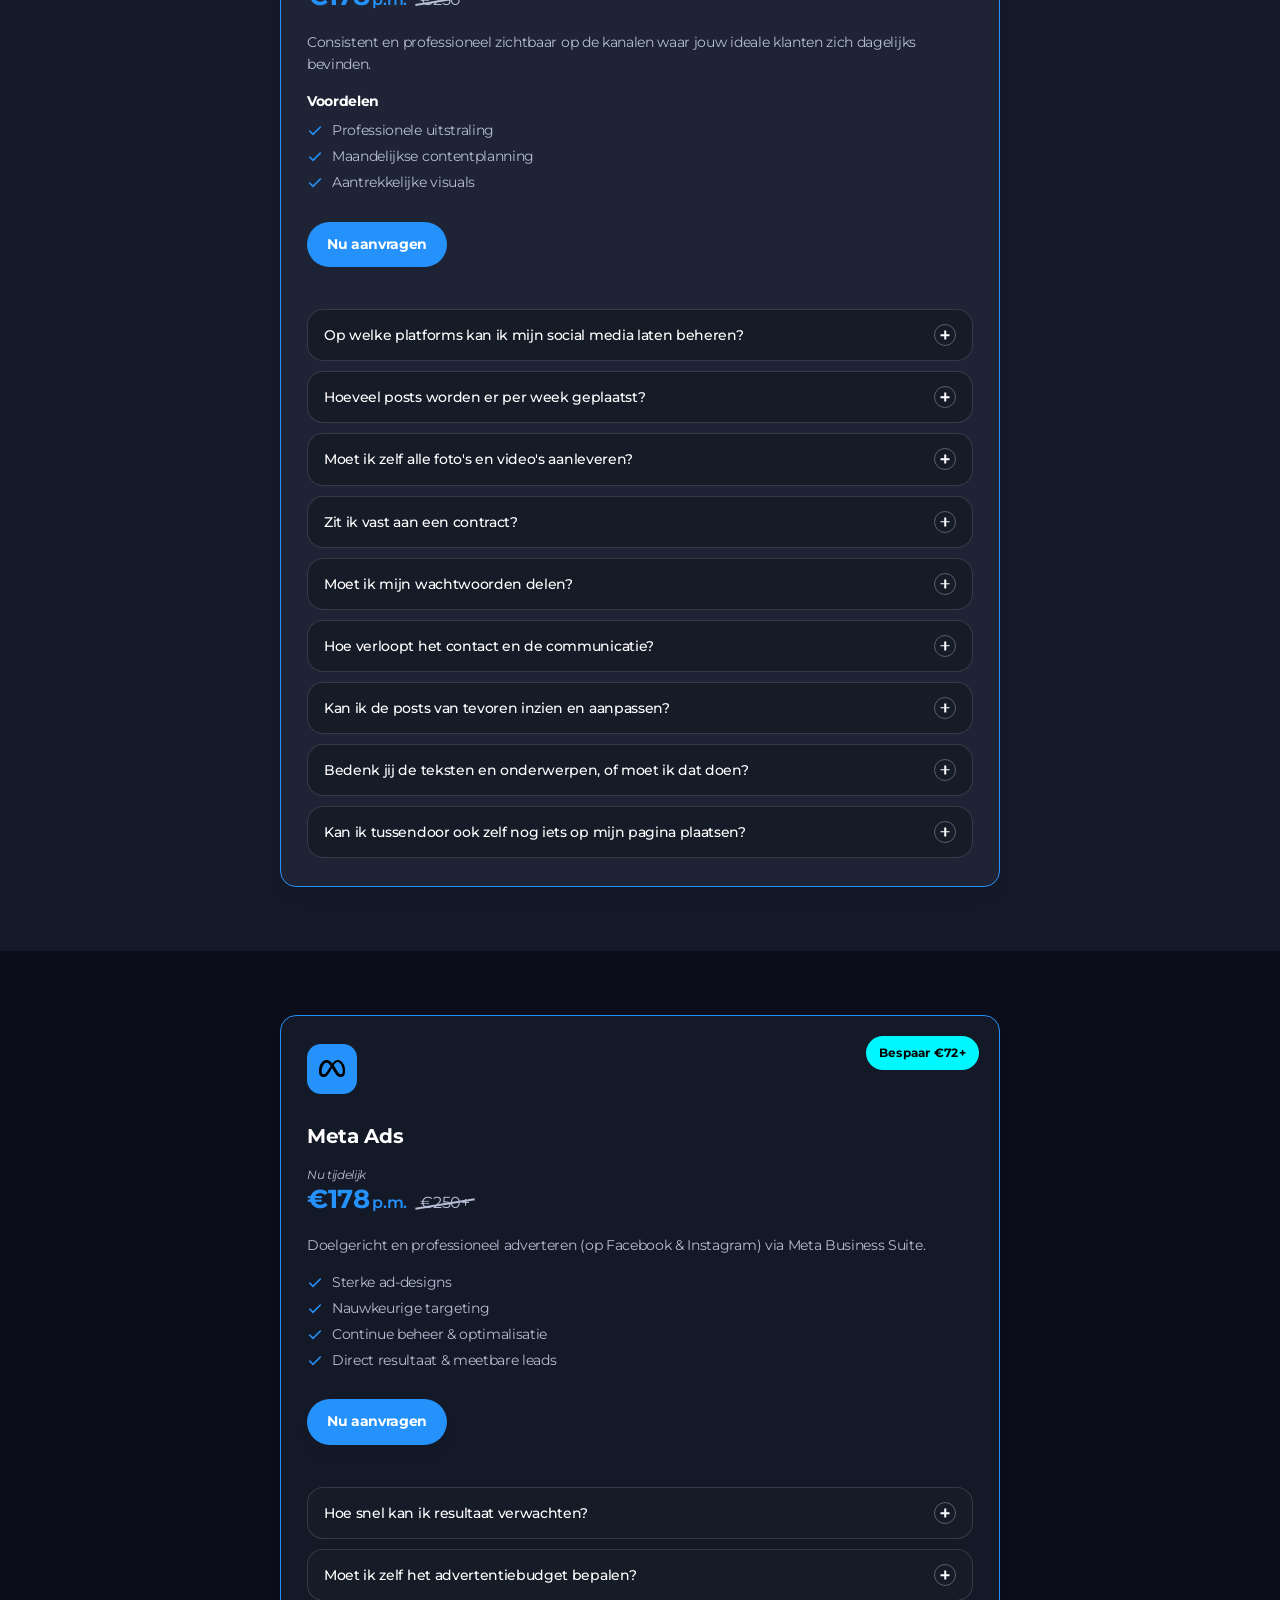
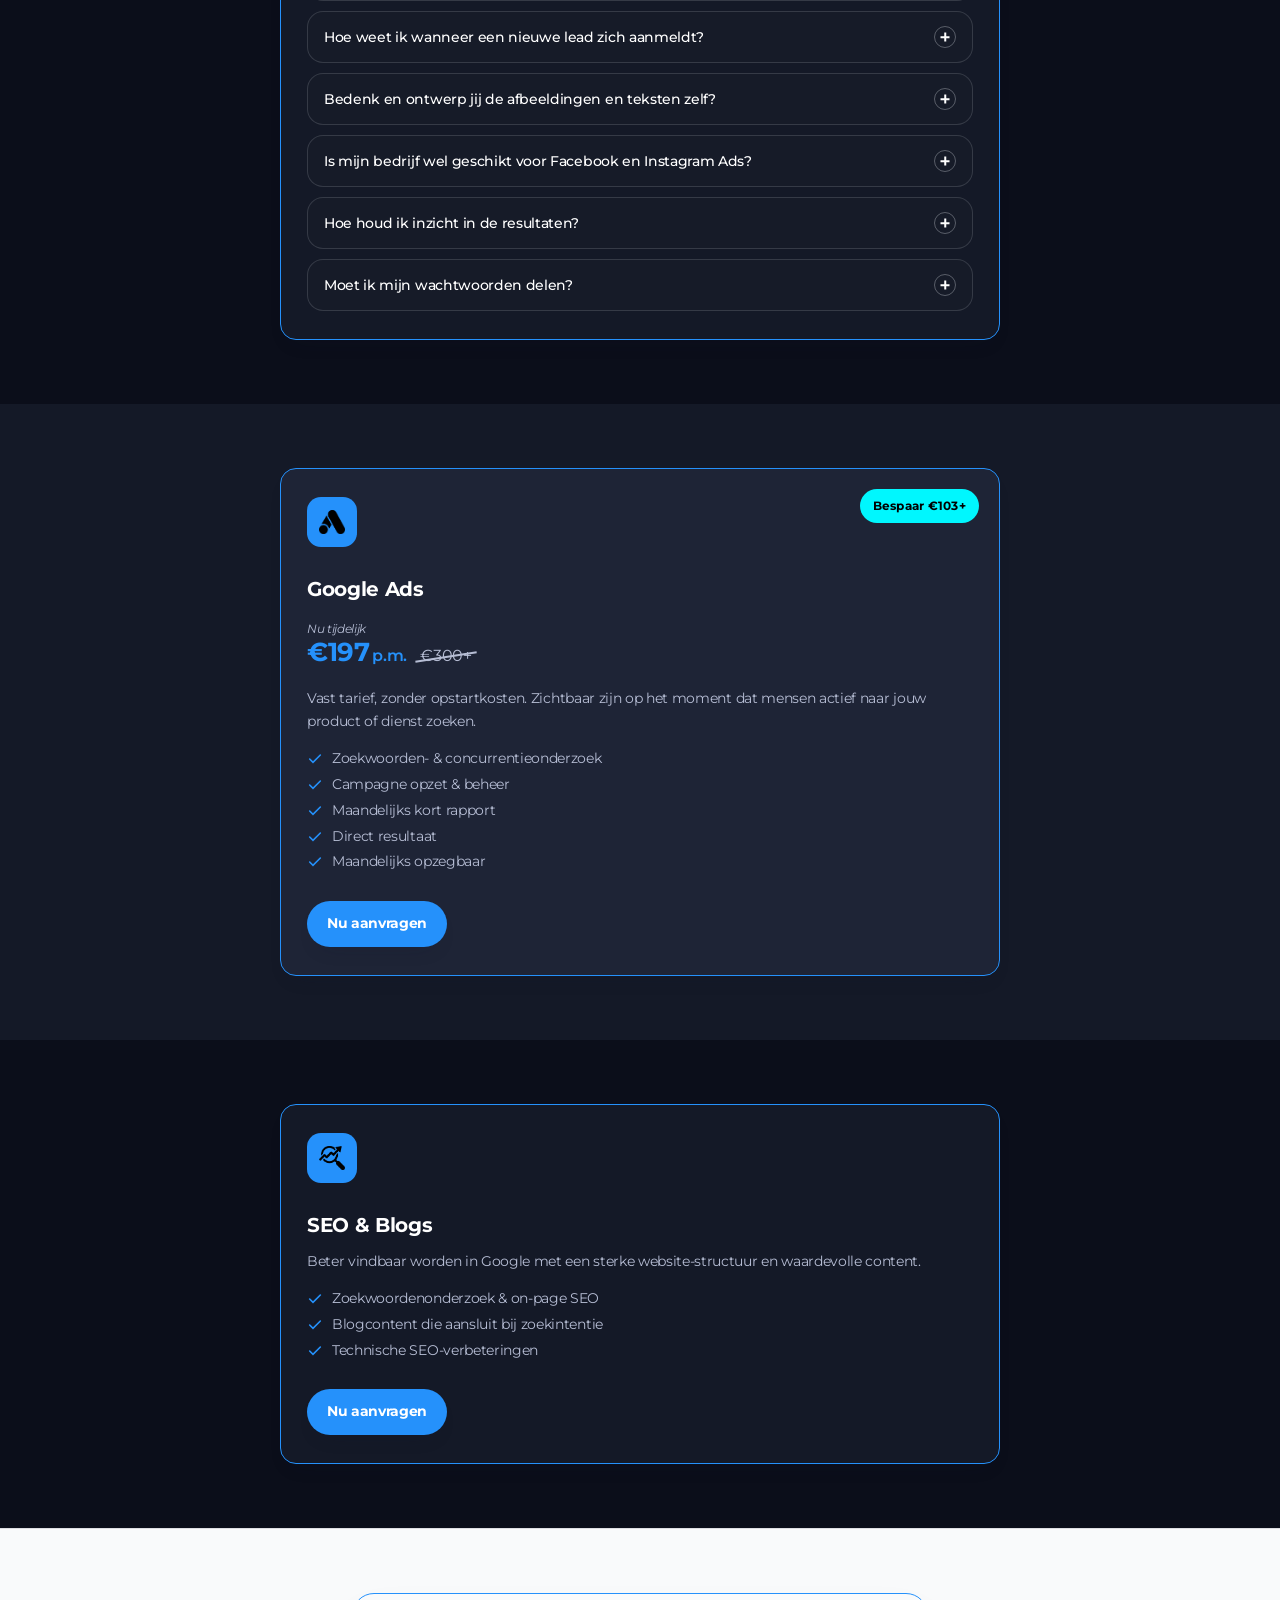
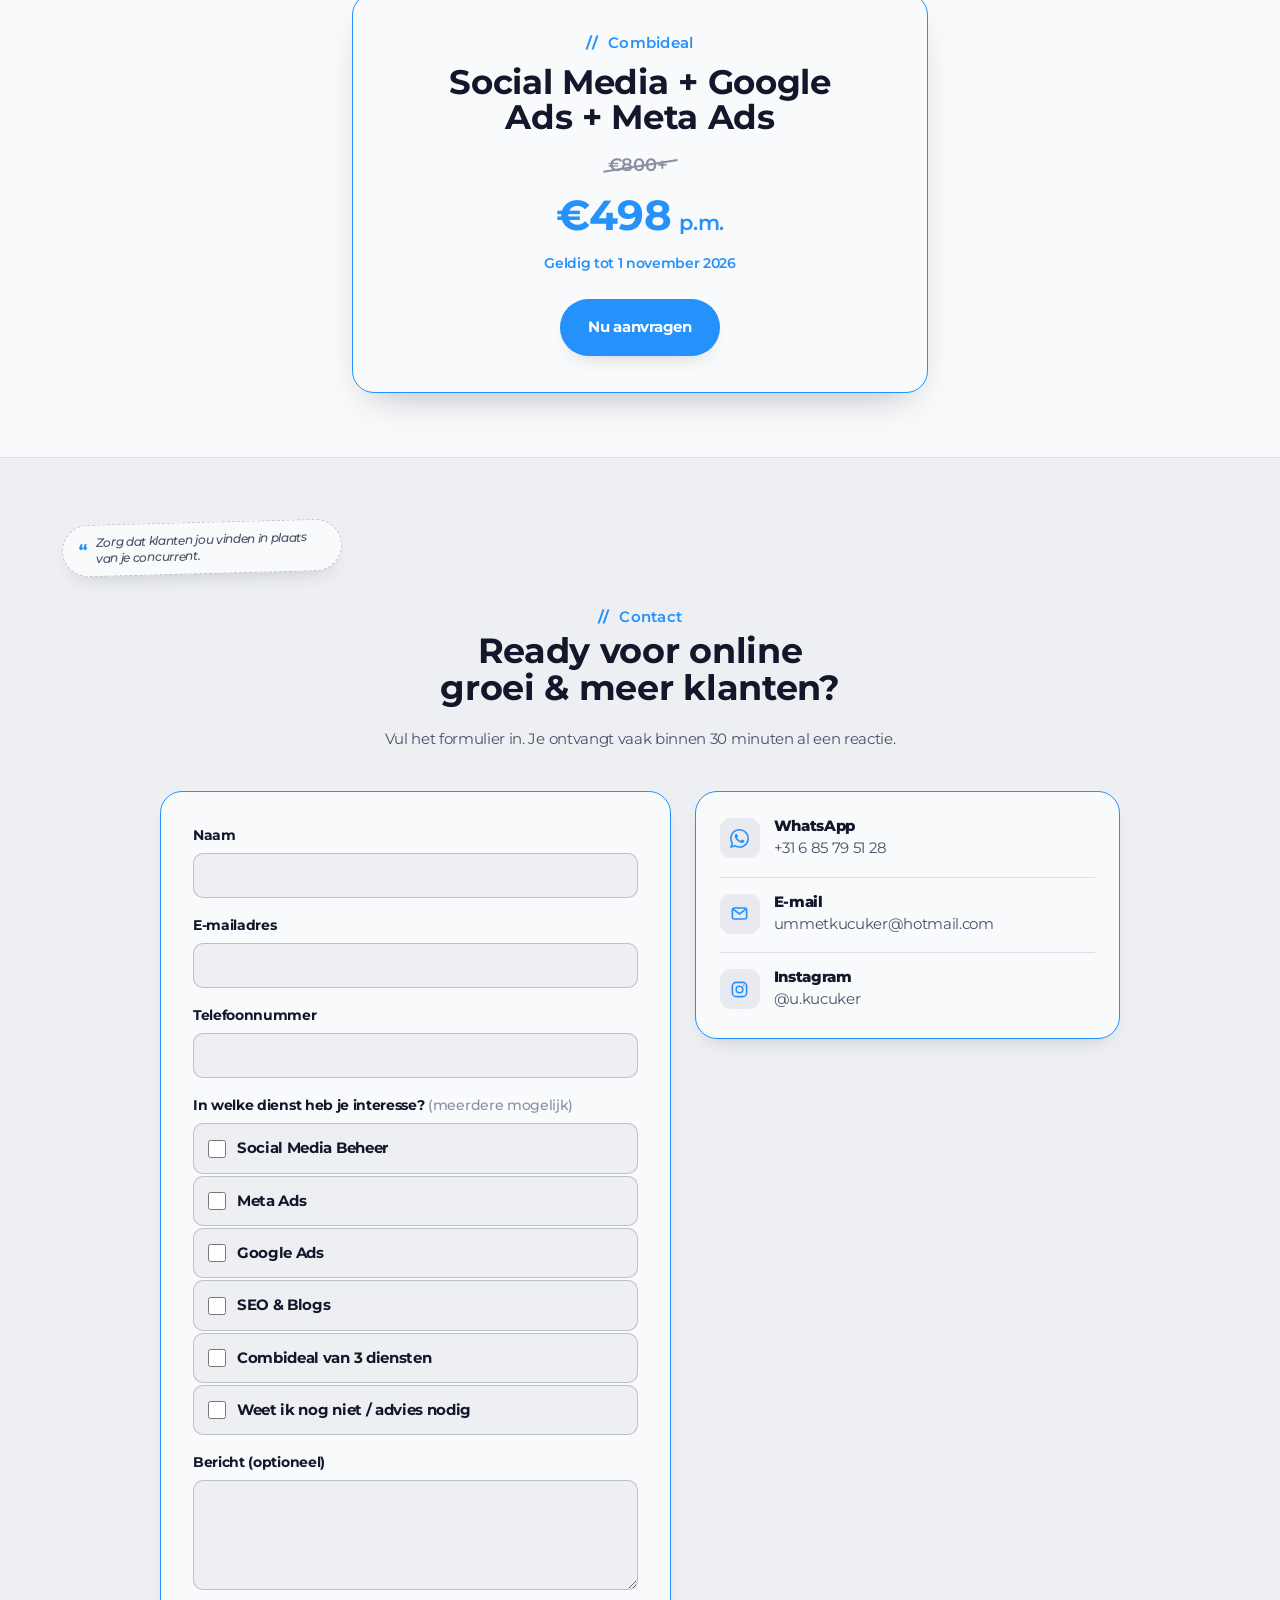
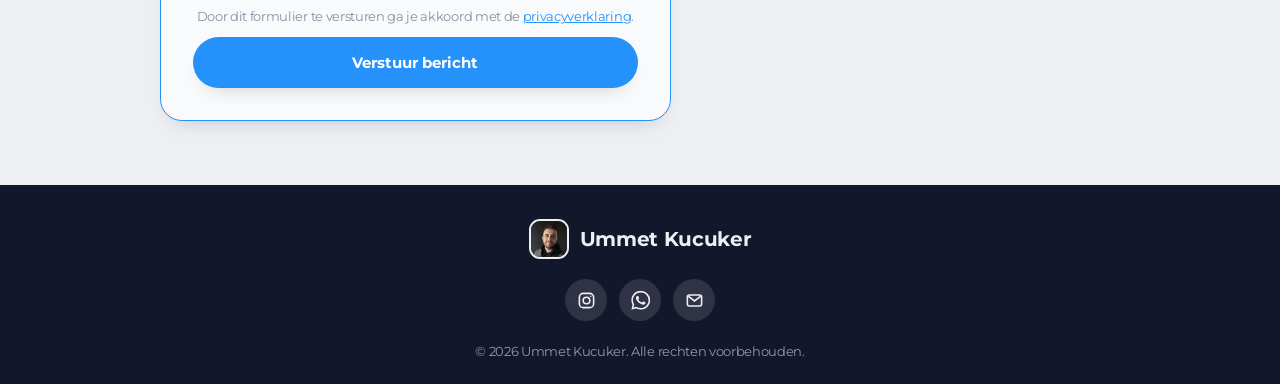
==== commit d10c9702: "Update index.html" ====
--- a/kucukermarketing/index.html
+++ b/kucukermarketing/index.html
@@ -133,6 +133,7 @@
     <div class="wrap">
       <div class="mini-quote-row is-right">
         <p class="mini-quote">Klanten zoeken, vergelijken en beslissen tegenwoordig online.</p>
+      </div>
       <div class="split belang-split">
         <div class="section-head belang-copy">
           <p class="eyebrow">Online vindbaar zijn</p>
@@ -154,9 +155,6 @@
   <!-- Waarom ik: voordelen van met mij samenwerken -->
   <section class="section section-alt" id="waarom">
     <div class="wrap">
-      <div class="mini-quote-row is-right">
-        <p class="mini-quote">Klanten zoeken, vergelijken en beslissen tegenwoordig online.</p>
-      </div>
       <div class="section-head">
         <p class="eyebrow">Vrijheid van een freelancer</p>
         <h2>Kwaliteit van een bureau</h2>
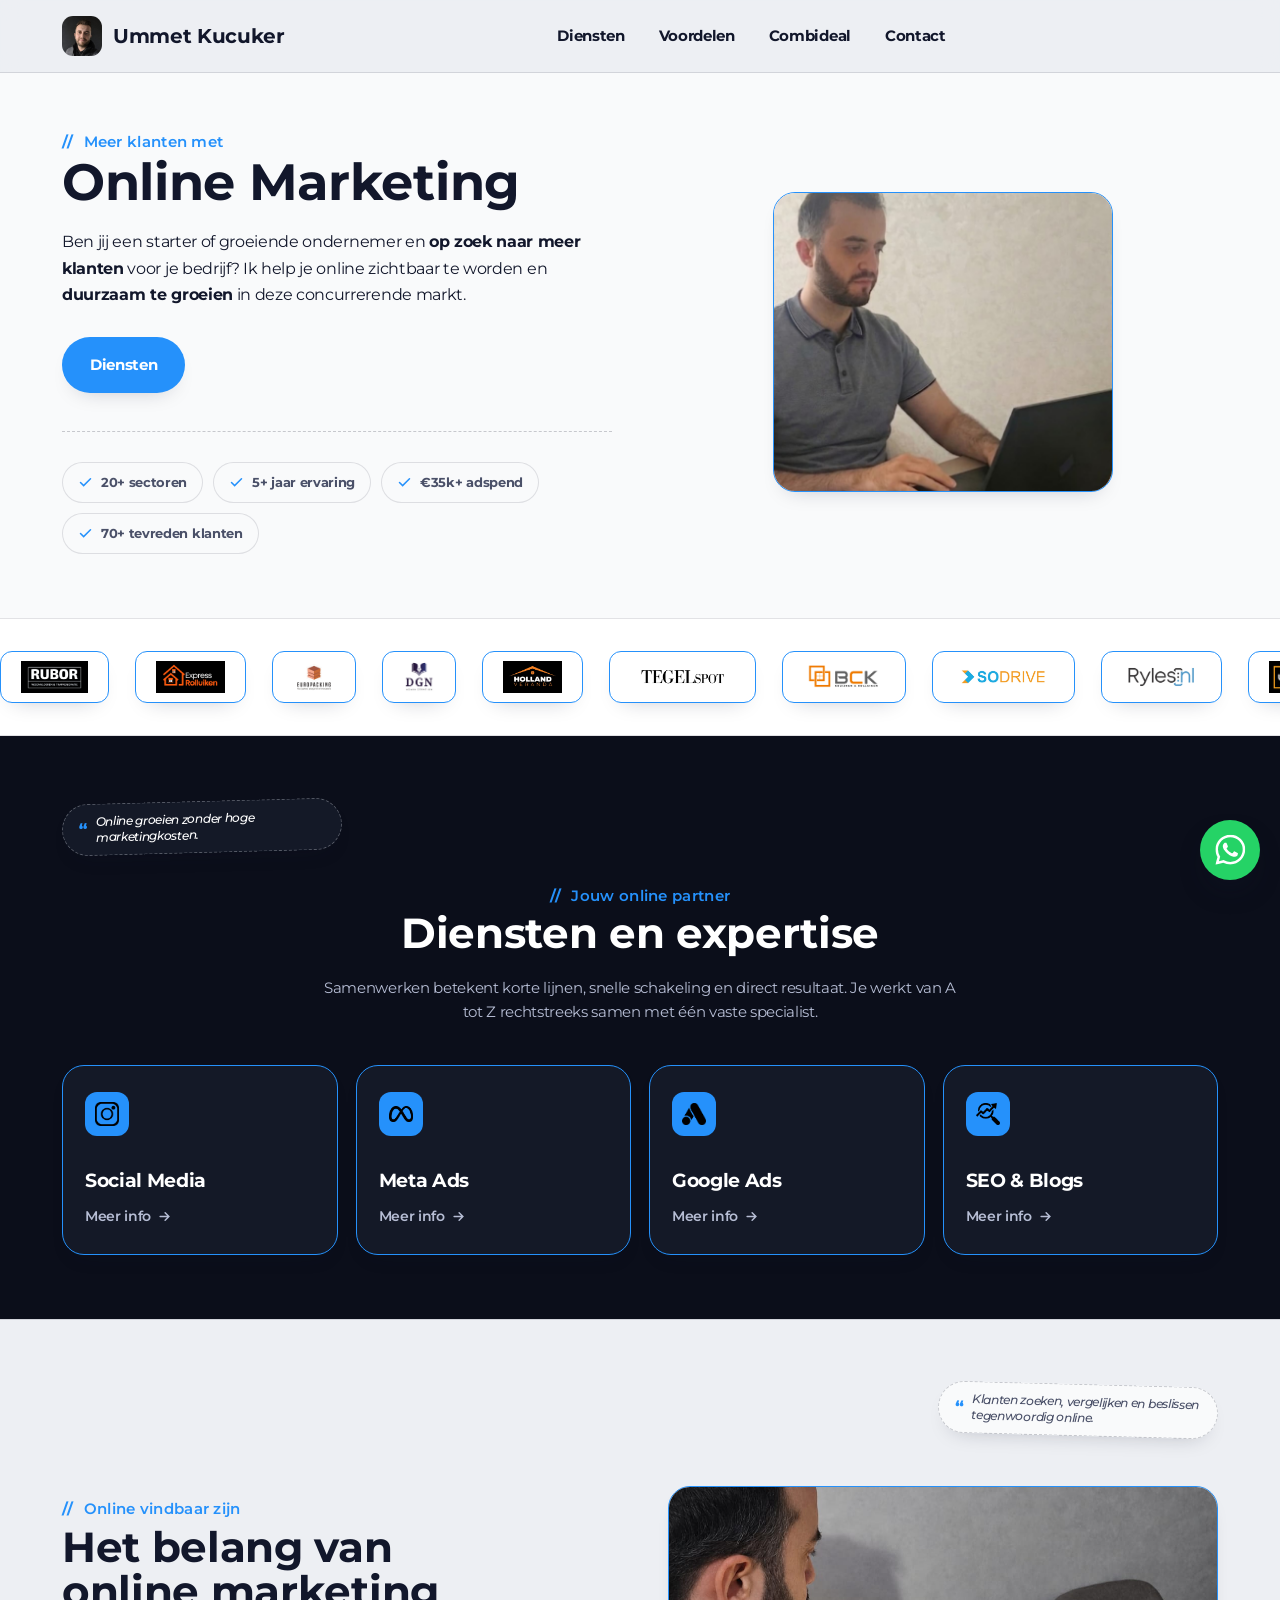
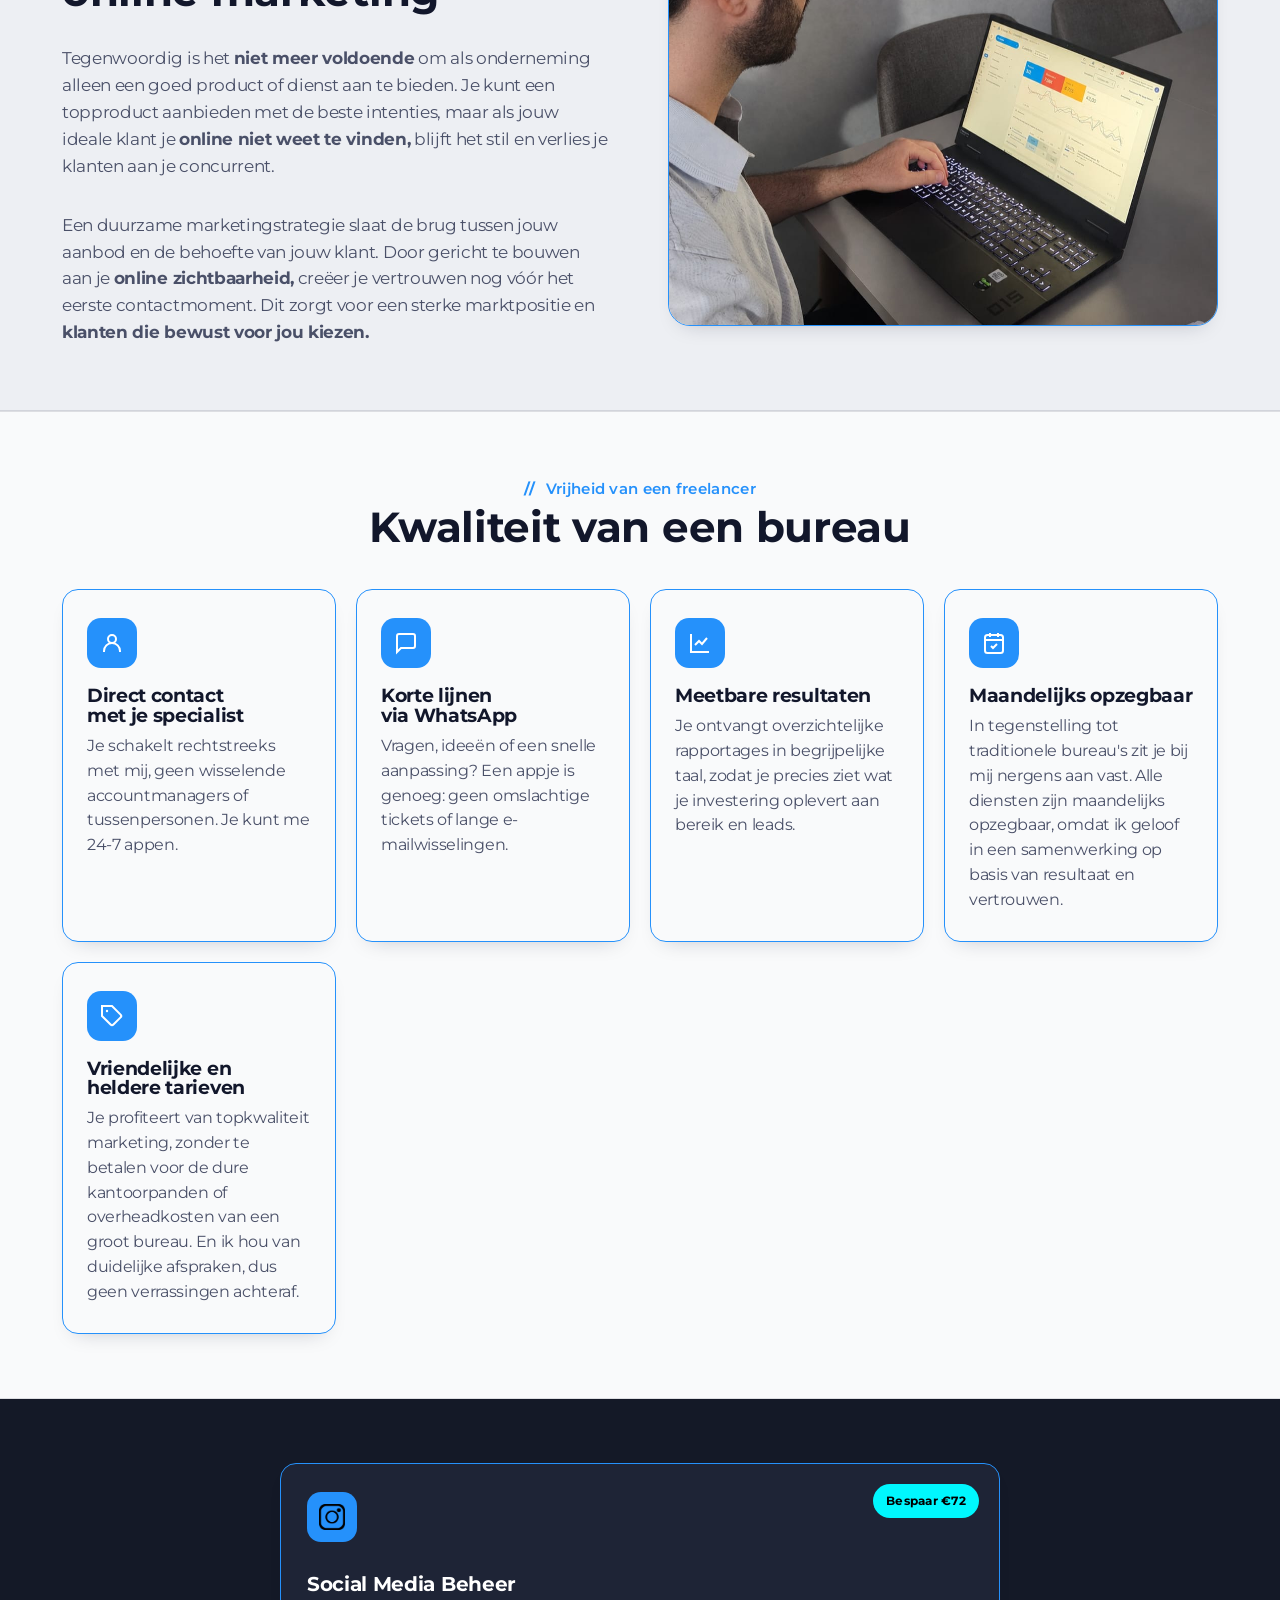
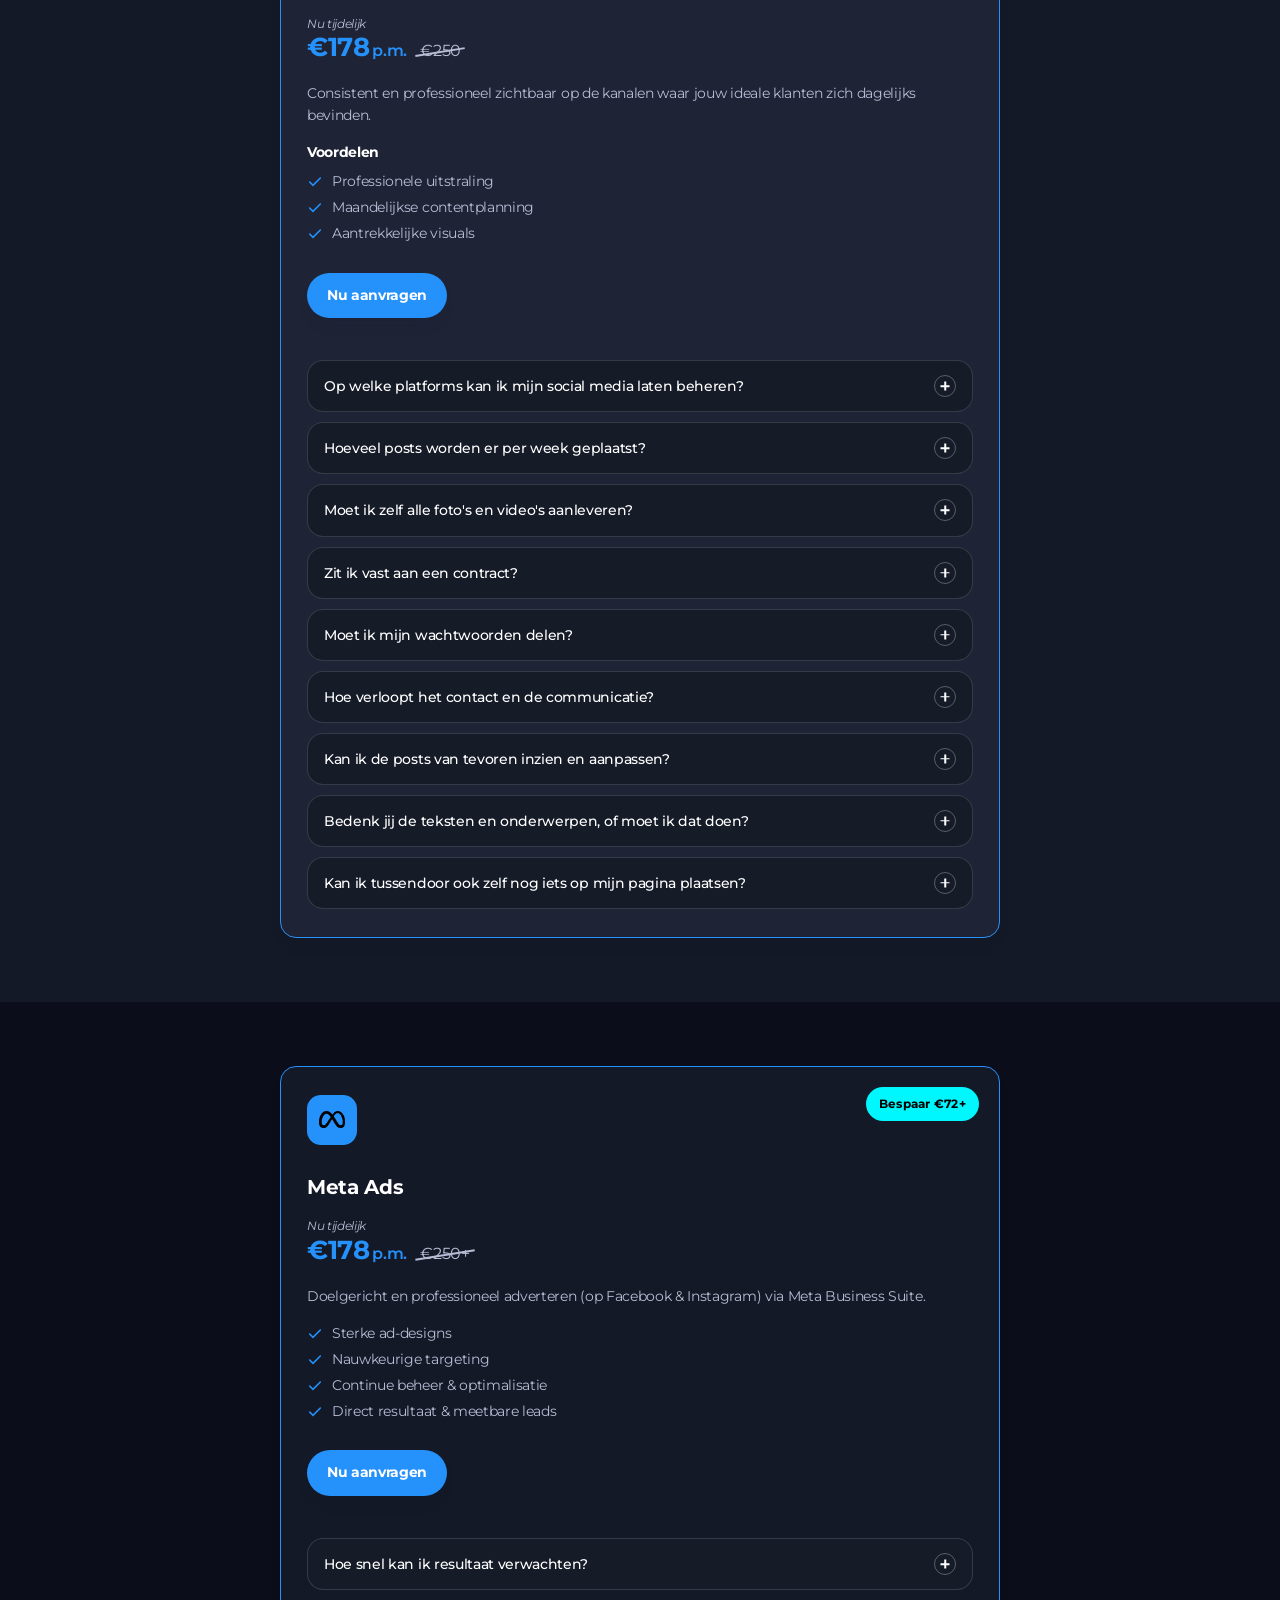
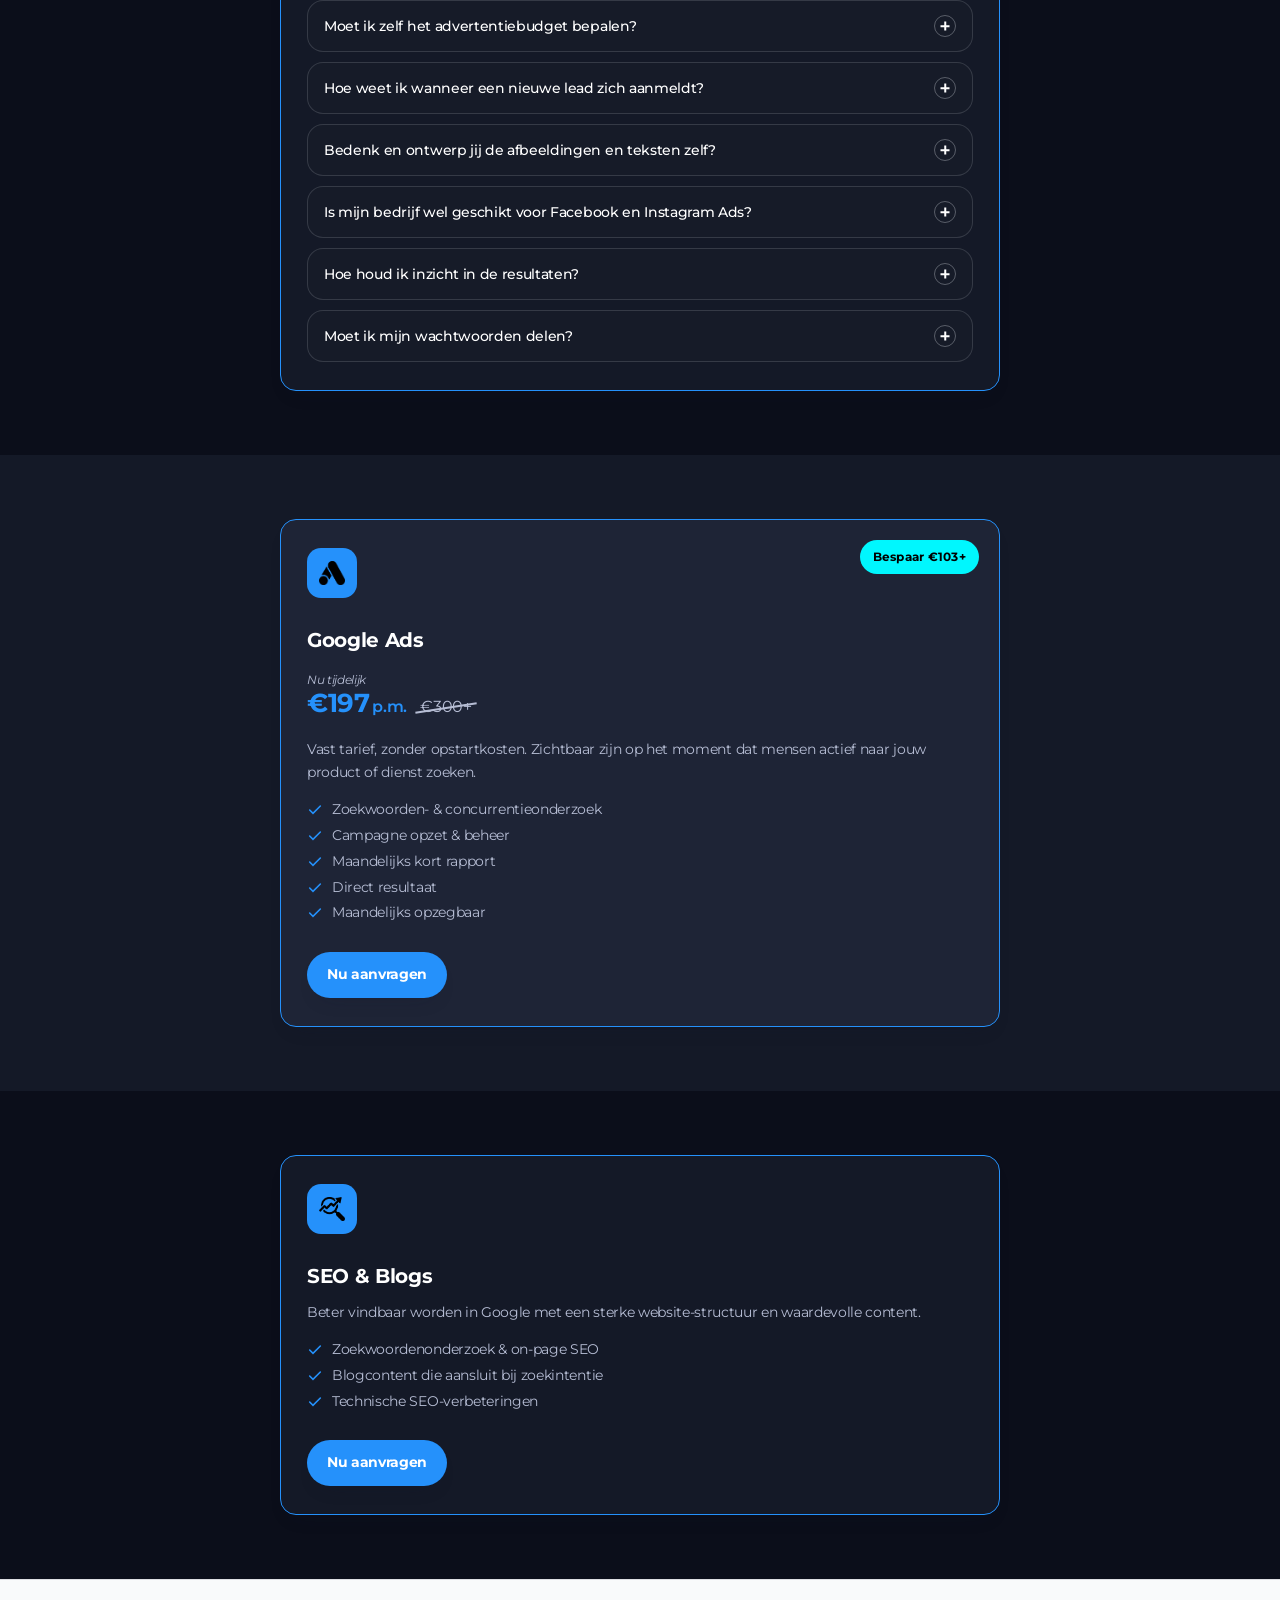
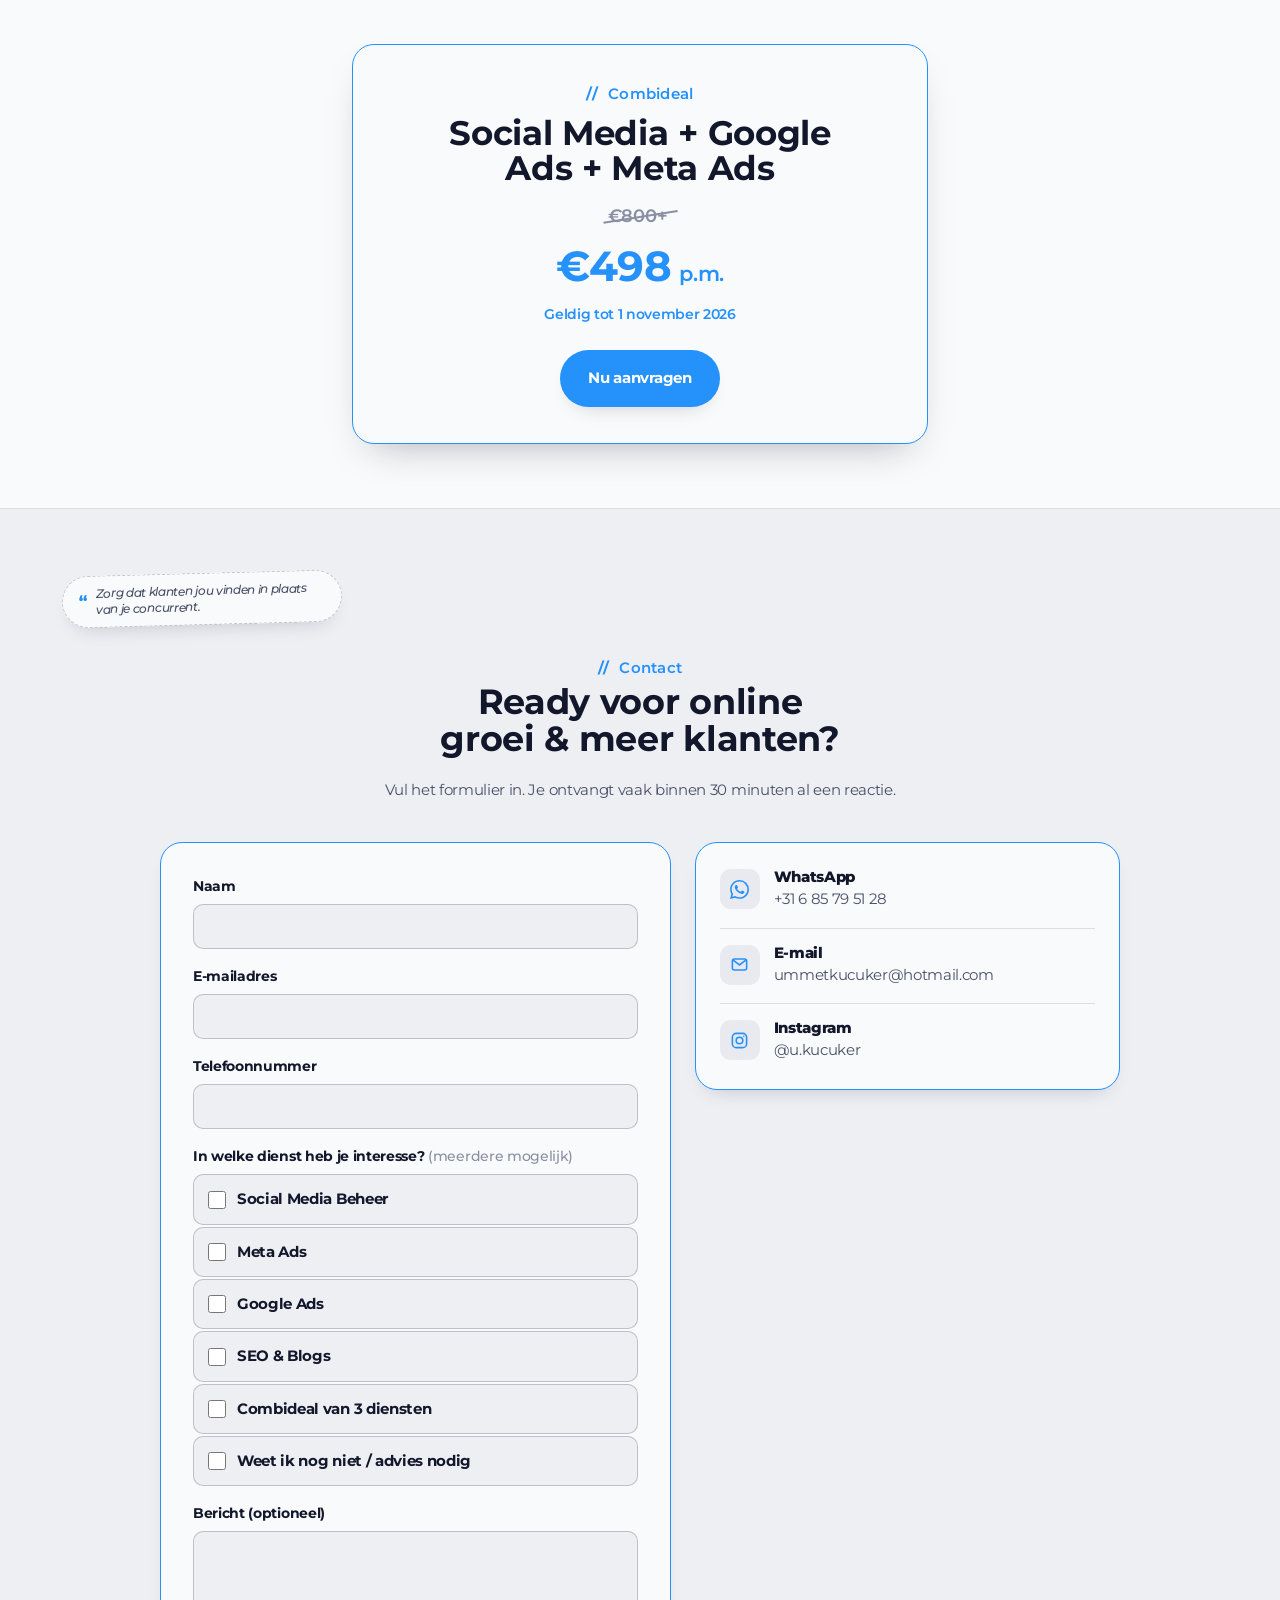
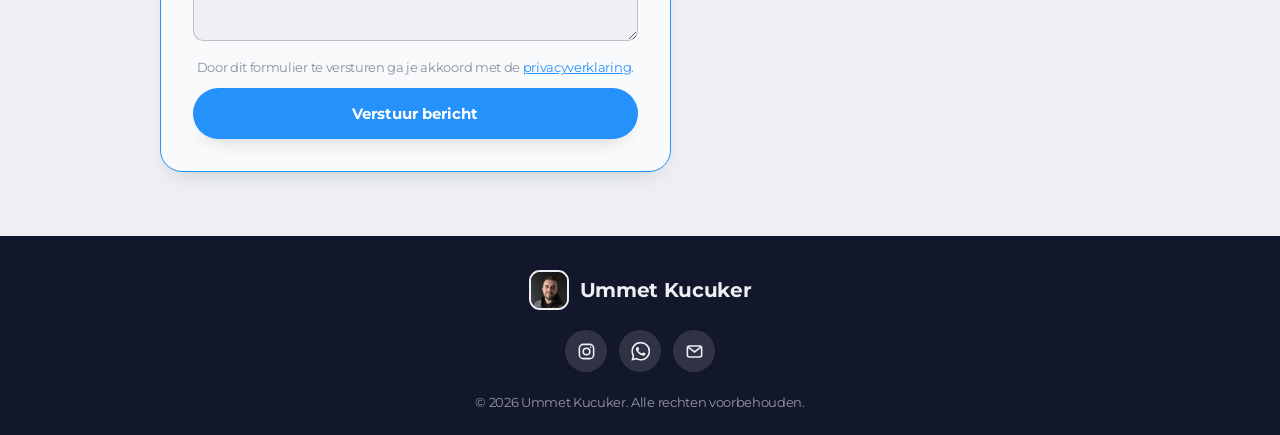
==== commit db416114: "Update index.html" ====
--- a/kucukermarketing/index.html
+++ b/kucukermarketing/index.html
@@ -66,20 +66,25 @@
   <!-- Hero: openingsscherm met titel en kernpunten -->
   <section class="hero hero-solo">
     <div class="wrap">
-      <div>
-        <p class="eyebrow">Meer klanten met</p>
-        <h1 style="font-size:clamp(2rem,5vw,3.2rem);">Online Marketing</h1>
-        <p class="hero-lede">Ben jij een starter of groeiende ondernemer en <strong>op zoek naar meer klanten</strong> voor je bedrijf? Ik help je online zichtbaar te worden en <strong>duurzaam te groeien</strong> in deze concurrerende markt.</p>
-
-        <div class="hero-actions" style="justify-content:center;">
-          <a href="#diensten" class="btn btn-primary">Diensten</a>
-        </div>
-
-        <div class="tag-strip">
-          <span class="tag-chip"><svg viewBox="0 0 24 24" fill="none" stroke="currentColor" stroke-width="2.4" stroke-linecap="round"><path d="M20 6L9 17l-5-5"/></svg>20+ sectoren</span>
-          <span class="tag-chip"><svg viewBox="0 0 24 24" fill="none" stroke="currentColor" stroke-width="2.4" stroke-linecap="round"><path d="M20 6L9 17l-5-5"/></svg>5+ jaar ervaring</span>
-          <span class="tag-chip"><svg viewBox="0 0 24 24" fill="none" stroke="currentColor" stroke-width="2.4" stroke-linecap="round"><path d="M20 6L9 17l-5-5"/></svg>&euro;35k+ adspend</span>
-          <span class="tag-chip"><svg viewBox="0 0 24 24" fill="none" stroke="currentColor" stroke-width="2.4" stroke-linecap="round"><path d="M20 6L9 17l-5-5"/></svg>70+ tevreden klanten</span>
+      <div class="split hero-split">
+        <div class="hero-copy">
+          <p class="eyebrow">Meer klanten met</p>
+          <h1 style="font-size:clamp(2rem,5vw,3.2rem);">Online Marketing</h1>
+          <p class="hero-lede">Ben jij een starter of groeiende ondernemer en <strong>op zoek naar meer klanten</strong> voor je bedrijf? Ik help je online zichtbaar te worden en <strong>duurzaam te groeien</strong> in deze concurrerende markt.</p>
+
+          <div class="hero-actions">
+            <a href="#diensten" class="btn btn-primary">Diensten</a>
+          </div>
+
+          <div class="tag-strip">
+            <span class="tag-chip"><svg viewBox="0 0 24 24" fill="none" stroke="currentColor" stroke-width="2.4" stroke-linecap="round"><path d="M20 6L9 17l-5-5"/></svg>20+ sectoren</span>
+            <span class="tag-chip"><svg viewBox="0 0 24 24" fill="none" stroke="currentColor" stroke-width="2.4" stroke-linecap="round"><path d="M20 6L9 17l-5-5"/></svg>5+ jaar ervaring</span>
+            <span class="tag-chip"><svg viewBox="0 0 24 24" fill="none" stroke="currentColor" stroke-width="2.4" stroke-linecap="round"><path d="M20 6L9 17l-5-5"/></svg>&euro;35k+ adspend</span>
+            <span class="tag-chip"><svg viewBox="0 0 24 24" fill="none" stroke="currentColor" stroke-width="2.4" stroke-linecap="round"><path d="M20 6L9 17l-5-5"/></svg>70+ tevreden klanten</span>
+          </div>
+        </div>
+        <div class="hero-media">
+          <img src="foto18.jpeg" alt="Ümmet Küçüker aan het werk achter de laptop" loading="lazy">
         </div>
       </div>
     </div>
--- a/kucukermarketing/index.css
+++ b/kucukermarketing/index.css
@@ -155,10 +155,23 @@
   .hero h1{font-size:clamp(2.5rem,6vw,3.9rem);}
   .hero-lede{margin-top:20px;font-size:1.02rem;color:var(--ink);max-width:48ch;}
   .hero-actions{display:flex;flex-wrap:wrap;gap:14px;margin-top:30px;}
-  .hero-solo .wrap{display:block;max-width:760px;margin-inline:auto;text-align:center;}
-  .hero-solo .hero-actions{justify-content:center;}
-  .hero-solo .tag-strip{justify-content:center;}
-  .hero-solo .hero-lede{margin-inline:auto;}
+  .hero-solo .wrap{display:block;}
+  .hero-copy{text-align:center;}
+  .hero-copy .hero-actions{justify-content:center;}
+  .hero-copy .tag-strip{justify-content:center;}
+  .hero-copy .hero-lede{margin-inline:auto;}
+  @media (min-width:900px){
+    .hero-copy{text-align:left;}
+    .hero-copy .hero-actions{justify-content:flex-start;}
+    .hero-copy .tag-strip{justify-content:flex-start;}
+    .hero-copy .hero-lede{margin-inline:0;}
+    .hero-split{grid-template-columns:1.3fr 0.7fr;}
+  }
+  .hero-media{display:flex;justify-content:center;}
+  .hero-media img{
+    width:100%;max-width:340px;max-height:300px;object-fit:cover;border-radius:var(--radius-lg);
+    border:0.5px solid var(--accent);box-shadow:var(--shadow-sm);
+  }
   .tag-strip{display:flex;flex-wrap:wrap;gap:10px;margin-top:38px;padding-top:30px;border-top:1px dashed var(--line-strong);}
   .tag-chip{
     display:inline-flex;align-items:center;gap:8px;padding:9px 15px;border:1px solid var(--line);
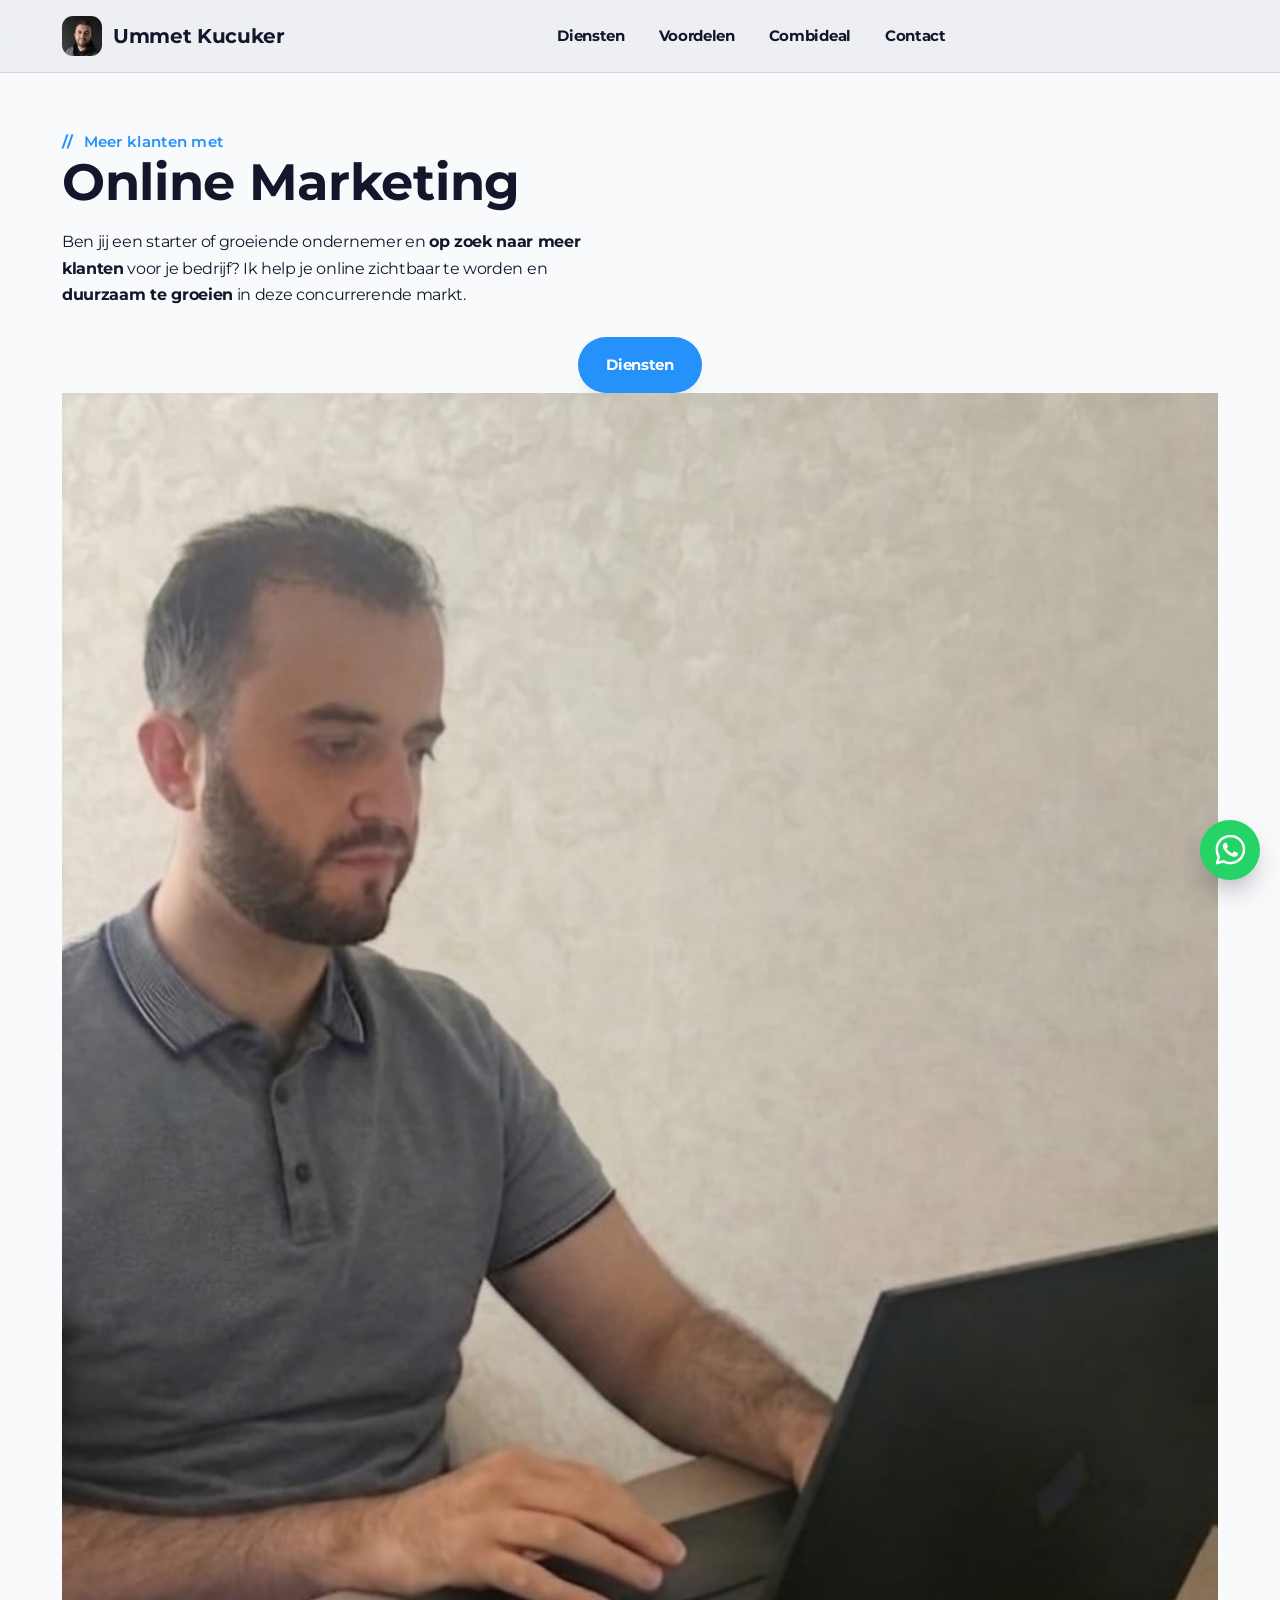
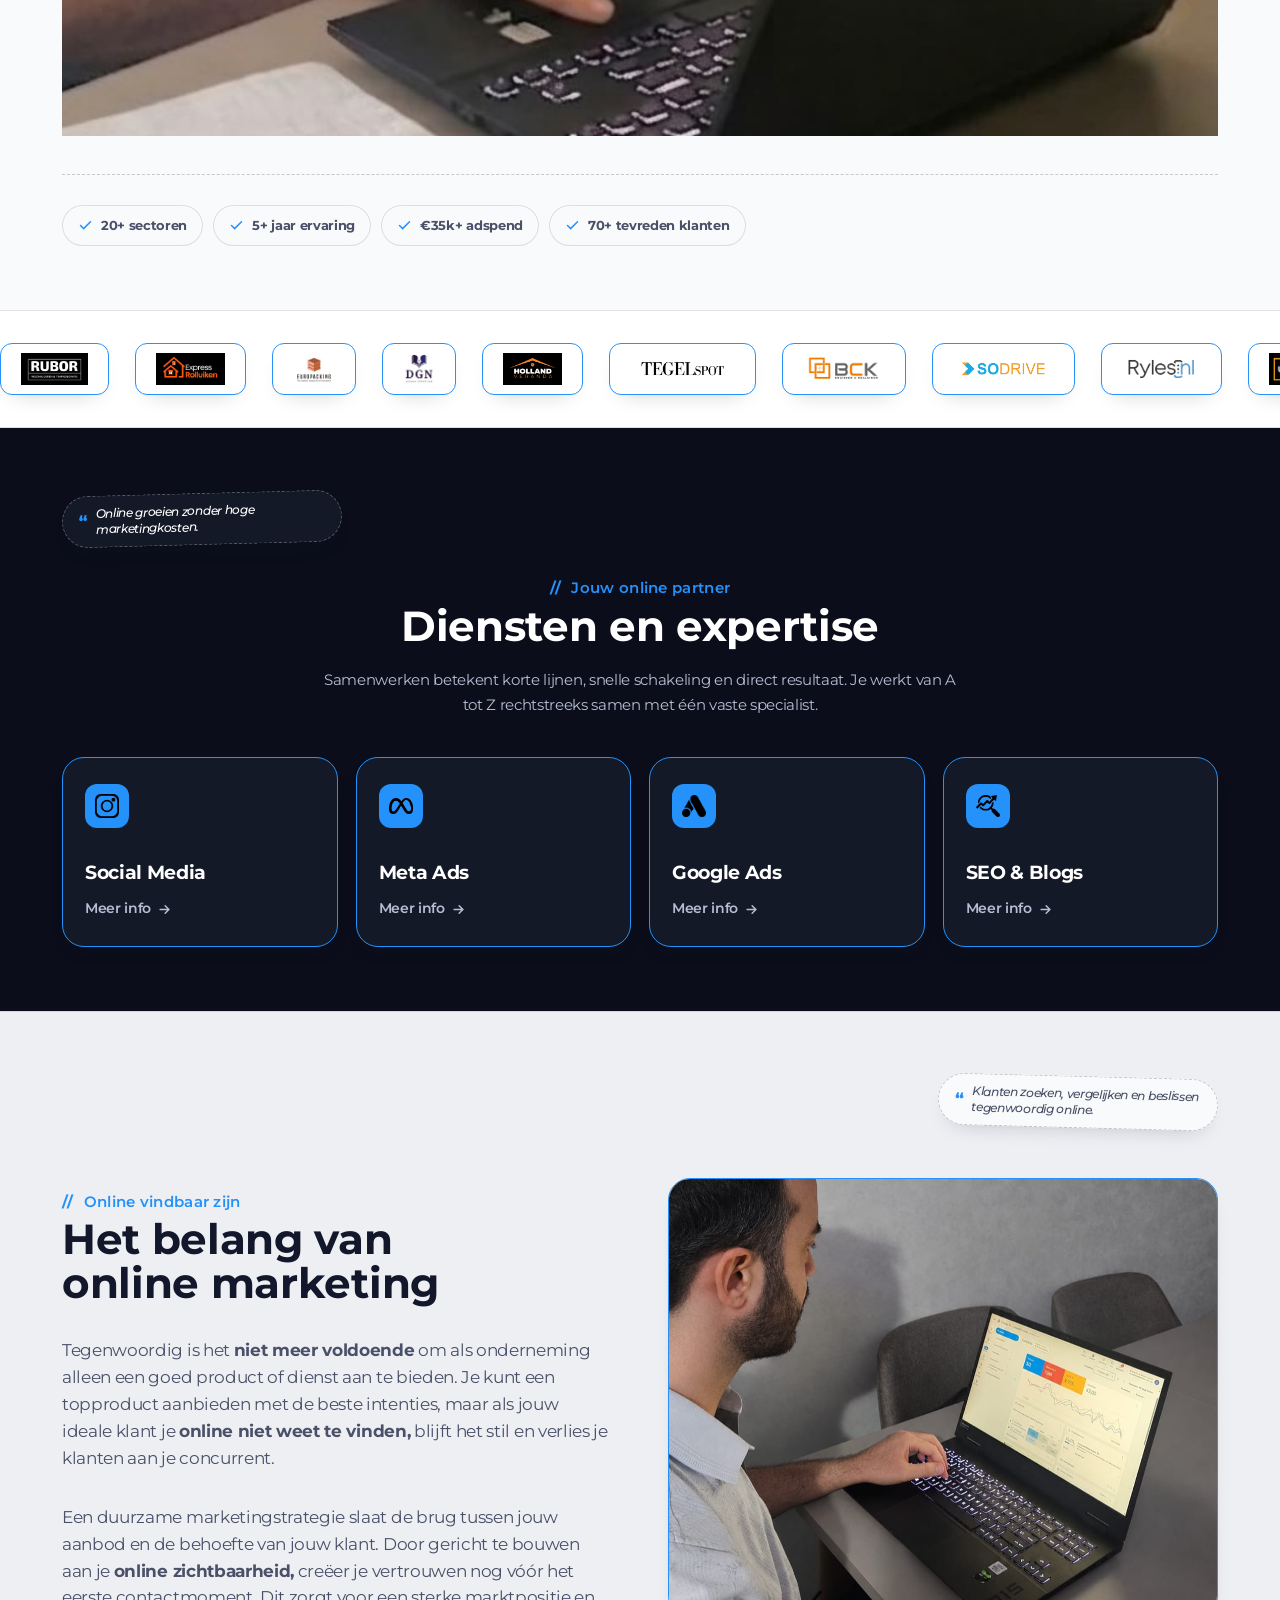
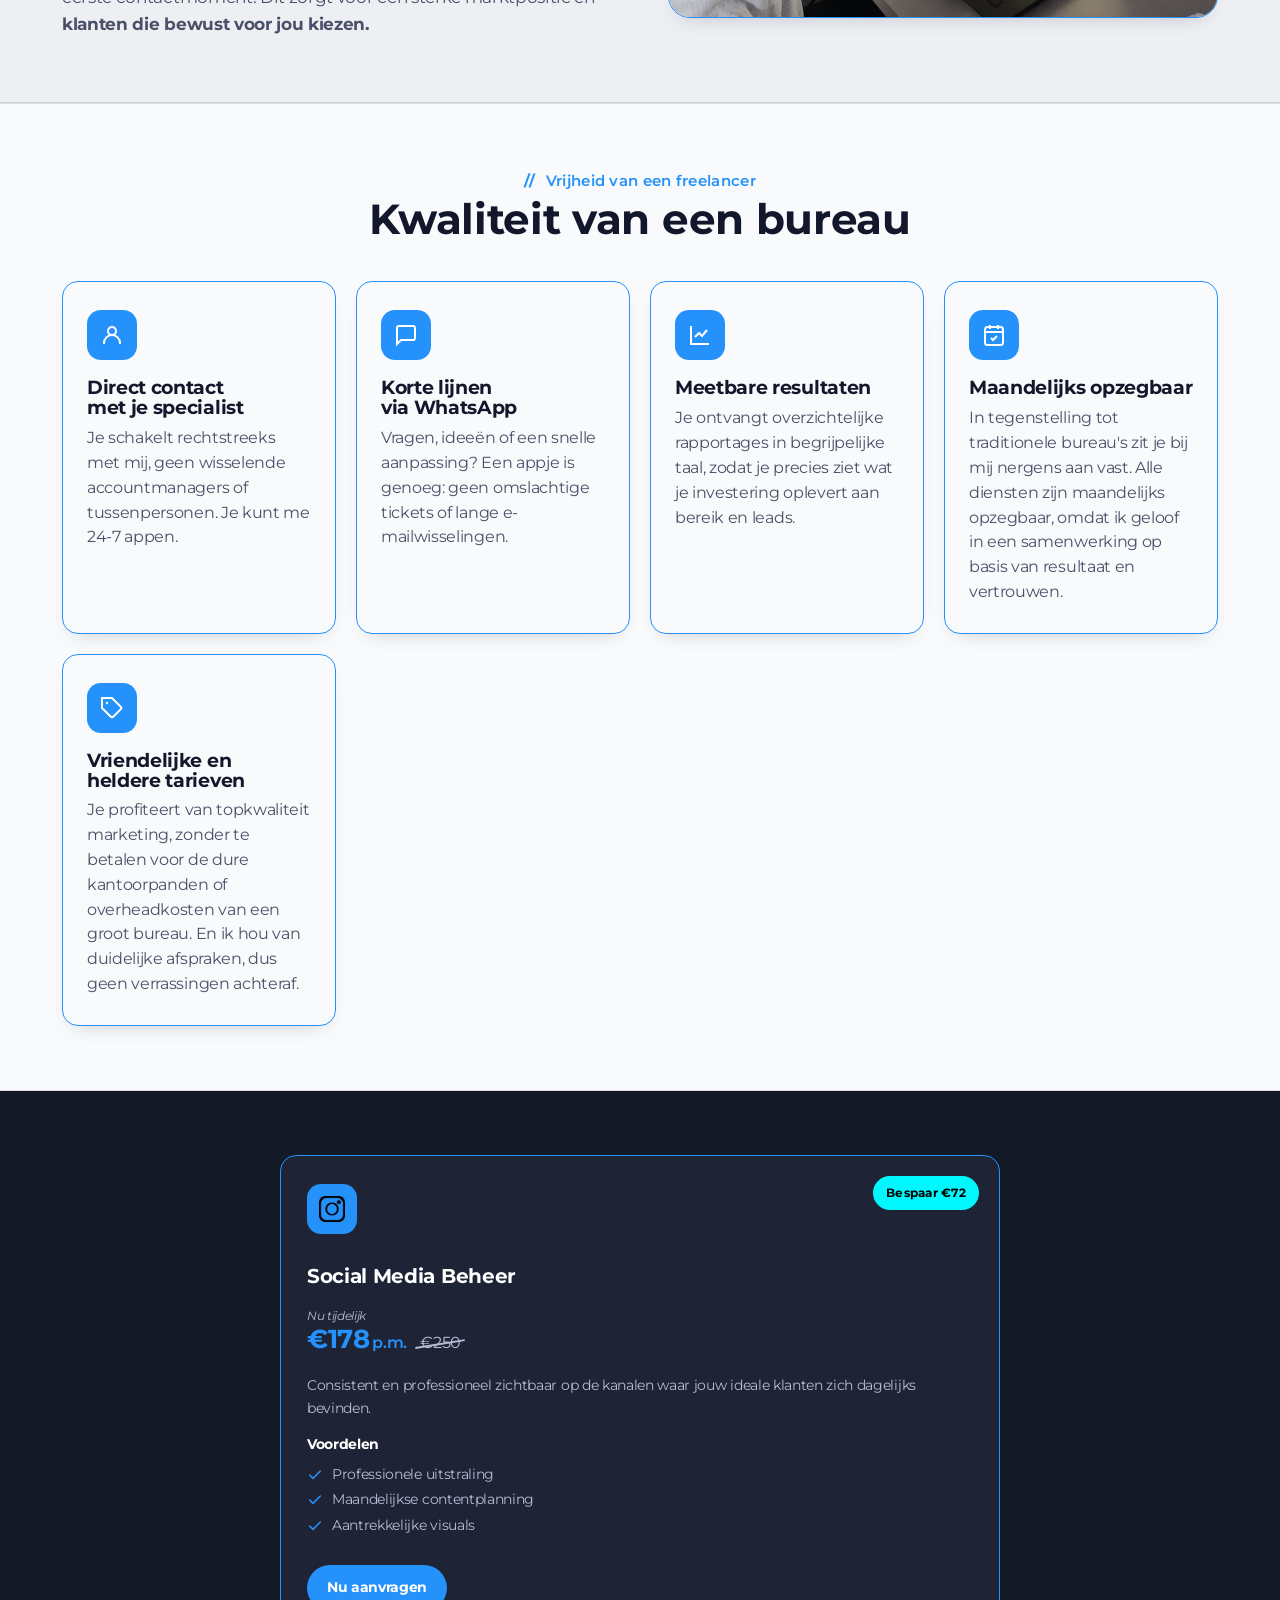
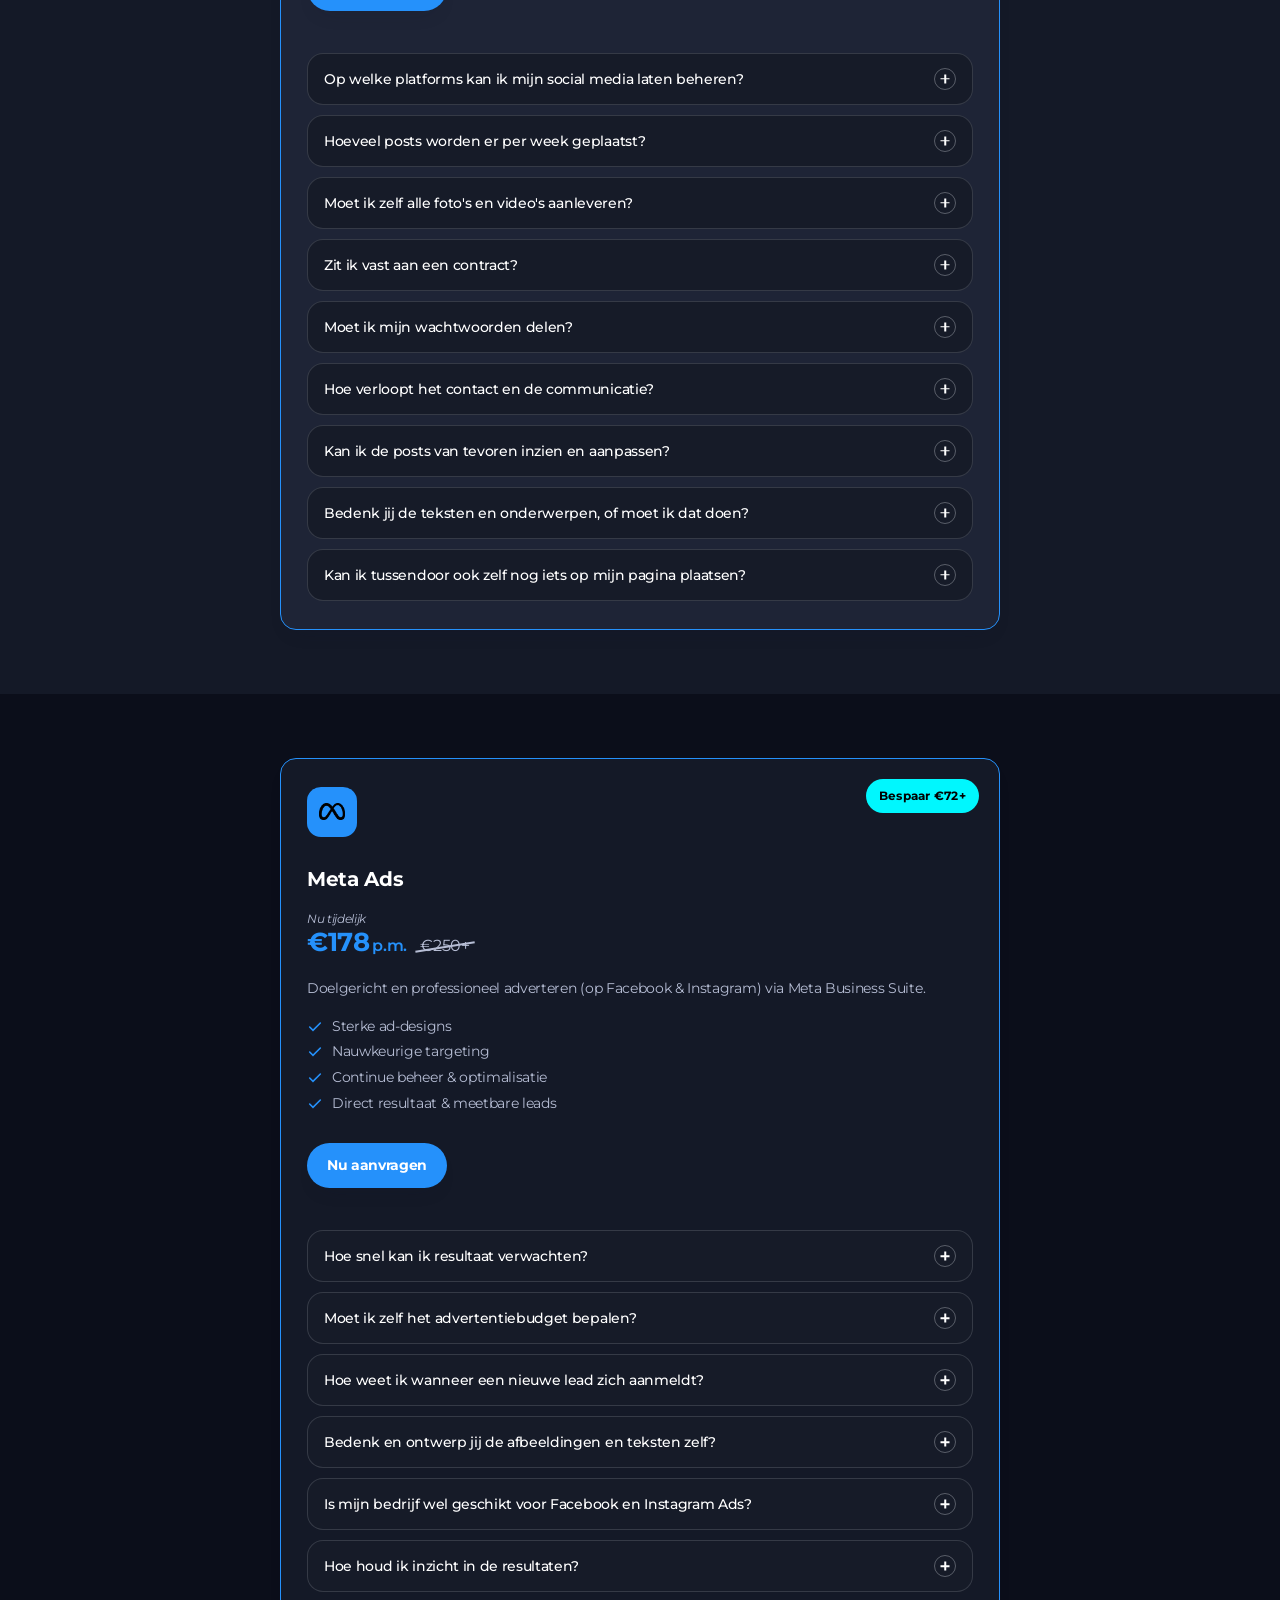
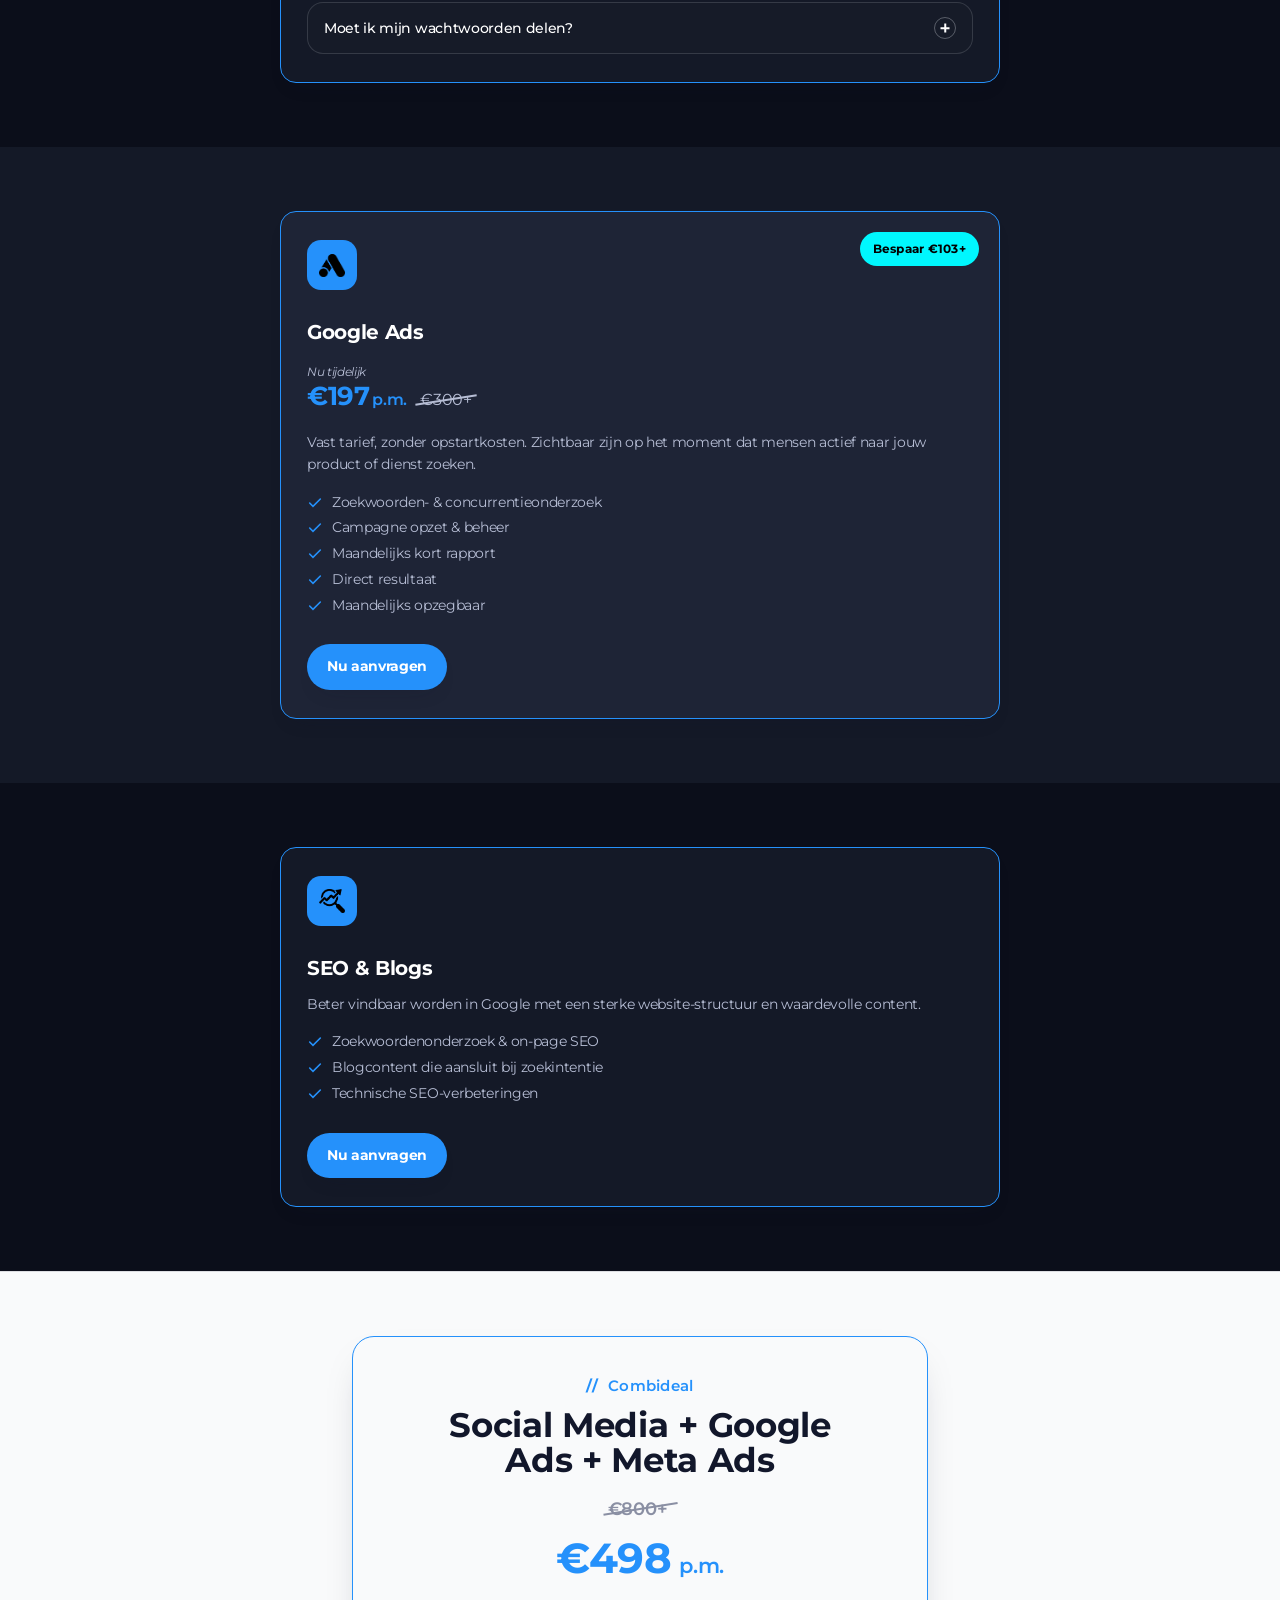
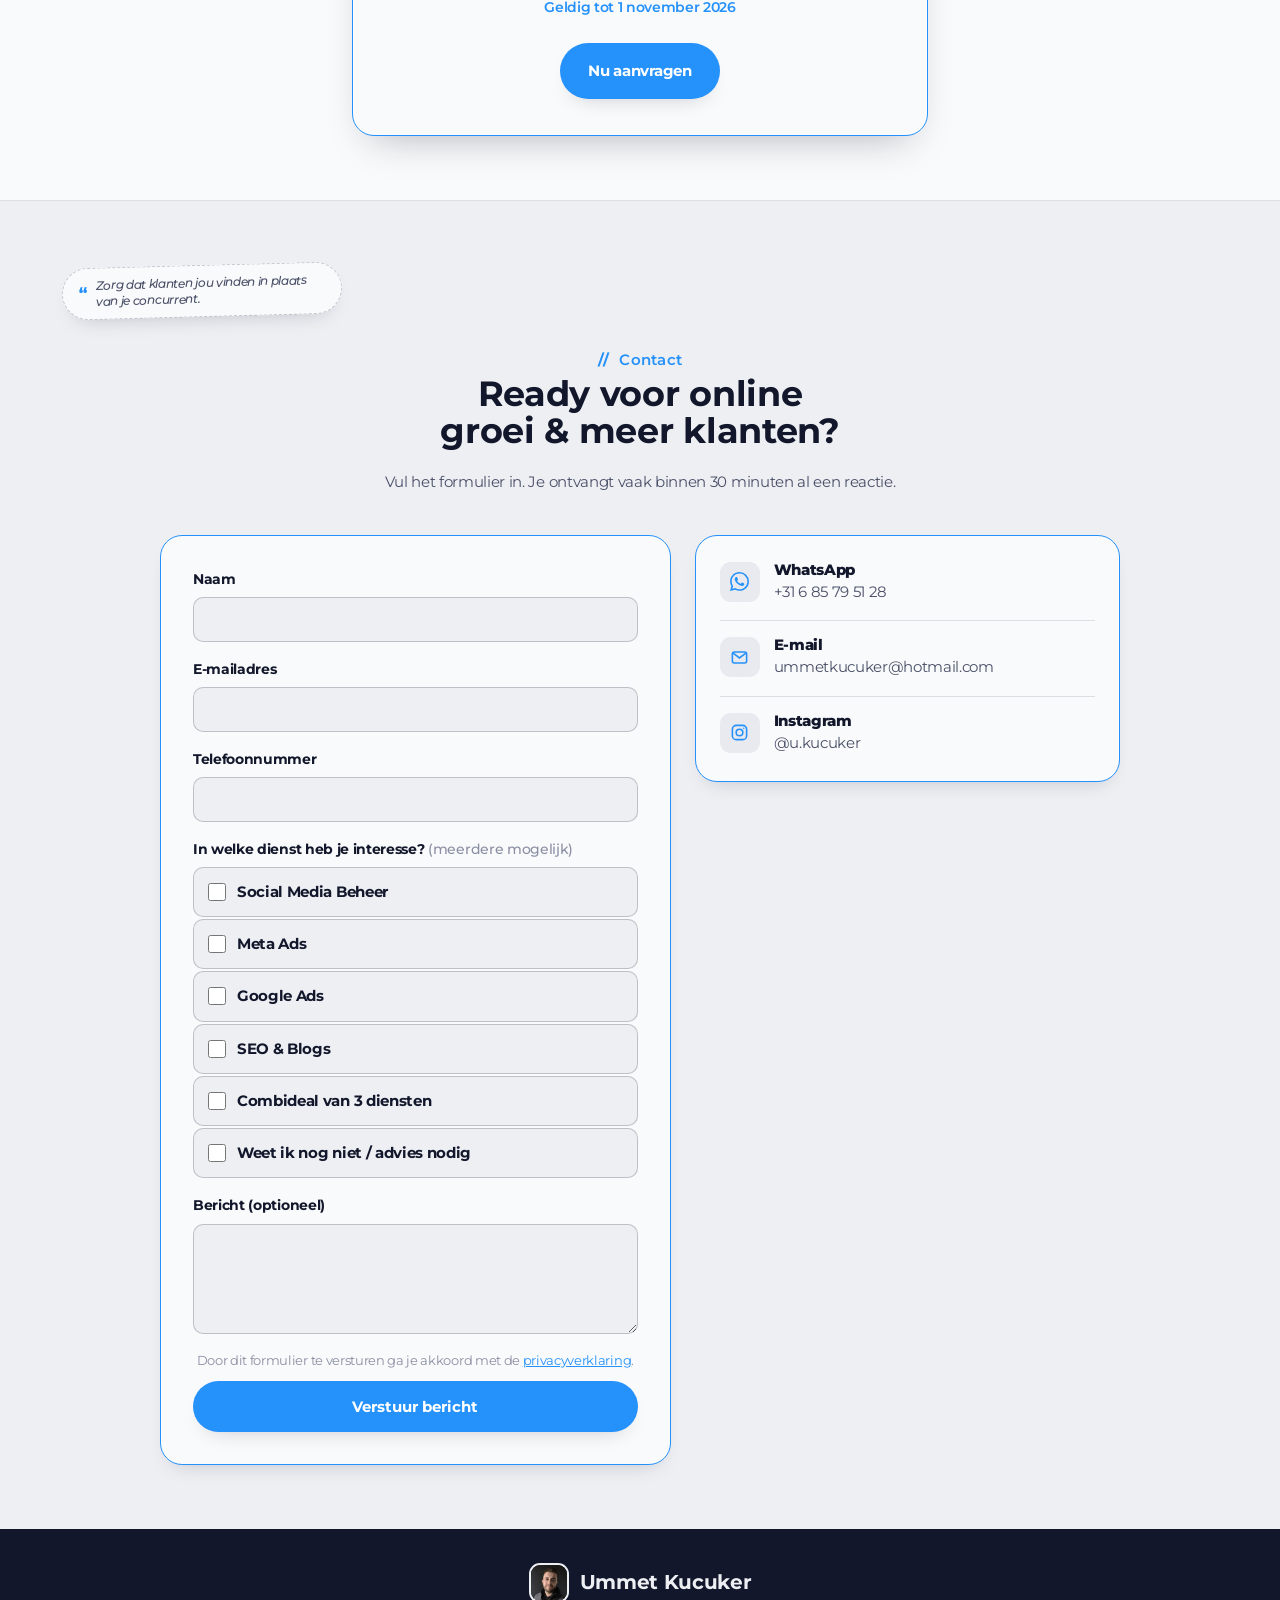
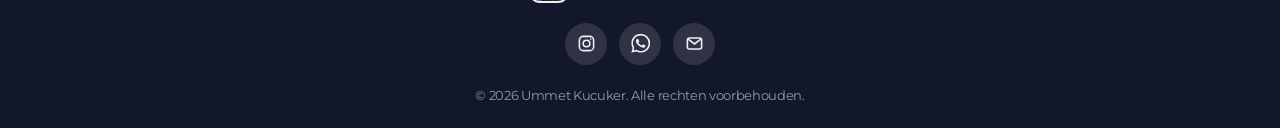
==== commit 92778154: "Update index.html" ====
--- a/kucukermarketing/index.html
+++ b/kucukermarketing/index.html
@@ -66,25 +66,24 @@
   <!-- Hero: openingsscherm met titel en kernpunten -->
   <section class="hero hero-solo">
     <div class="wrap">
-      <div class="split hero-split">
-        <div class="hero-copy">
-          <p class="eyebrow">Meer klanten met</p>
-          <h1 style="font-size:clamp(2rem,5vw,3.2rem);">Online Marketing</h1>
-          <p class="hero-lede">Ben jij een starter of groeiende ondernemer en <strong>op zoek naar meer klanten</strong> voor je bedrijf? Ik help je online zichtbaar te worden en <strong>duurzaam te groeien</strong> in deze concurrerende markt.</p>
-
-          <div class="hero-actions">
-            <a href="#diensten" class="btn btn-primary">Diensten</a>
-          </div>
-
-          <div class="tag-strip">
-            <span class="tag-chip"><svg viewBox="0 0 24 24" fill="none" stroke="currentColor" stroke-width="2.4" stroke-linecap="round"><path d="M20 6L9 17l-5-5"/></svg>20+ sectoren</span>
-            <span class="tag-chip"><svg viewBox="0 0 24 24" fill="none" stroke="currentColor" stroke-width="2.4" stroke-linecap="round"><path d="M20 6L9 17l-5-5"/></svg>5+ jaar ervaring</span>
-            <span class="tag-chip"><svg viewBox="0 0 24 24" fill="none" stroke="currentColor" stroke-width="2.4" stroke-linecap="round"><path d="M20 6L9 17l-5-5"/></svg>&euro;35k+ adspend</span>
-            <span class="tag-chip"><svg viewBox="0 0 24 24" fill="none" stroke="currentColor" stroke-width="2.4" stroke-linecap="round"><path d="M20 6L9 17l-5-5"/></svg>70+ tevreden klanten</span>
-          </div>
-        </div>
-        <div class="hero-media">
-          <img src="foto18.jpeg" alt="Ümmet Küçüker aan het werk achter de laptop" loading="lazy">
+      <div>
+        <p class="eyebrow">Meer klanten met</p>
+        <h1 style="font-size:clamp(2rem,5vw,3.2rem);">Online Marketing</h1>
+        <p class="hero-lede">Ben jij een starter of groeiende ondernemer en <strong>op zoek naar meer klanten</strong> voor je bedrijf? Ik help je online zichtbaar te worden en <strong>duurzaam te groeien</strong> in deze concurrerende markt.</p>
+
+        <div class="hero-actions" style="justify-content:center;">
+          <a href="#diensten" class="btn btn-primary">Diensten</a>
+        </div>
+
+        <div class="hero-avatar">
+          <img src="foto18.jpeg" alt="Ümmet Küçüker" loading="lazy">
+        </div>
+
+        <div class="tag-strip">
+          <span class="tag-chip"><svg viewBox="0 0 24 24" fill="none" stroke="currentColor" stroke-width="2.4" stroke-linecap="round"><path d="M20 6L9 17l-5-5"/></svg>20+ sectoren</span>
+          <span class="tag-chip"><svg viewBox="0 0 24 24" fill="none" stroke="currentColor" stroke-width="2.4" stroke-linecap="round"><path d="M20 6L9 17l-5-5"/></svg>5+ jaar ervaring</span>
+          <span class="tag-chip"><svg viewBox="0 0 24 24" fill="none" stroke="currentColor" stroke-width="2.4" stroke-linecap="round"><path d="M20 6L9 17l-5-5"/></svg>&euro;35k+ adspend</span>
+          <span class="tag-chip"><svg viewBox="0 0 24 24" fill="none" stroke="currentColor" stroke-width="2.4" stroke-linecap="round"><path d="M20 6L9 17l-5-5"/></svg>70+ tevreden klanten</span>
         </div>
       </div>
     </div>
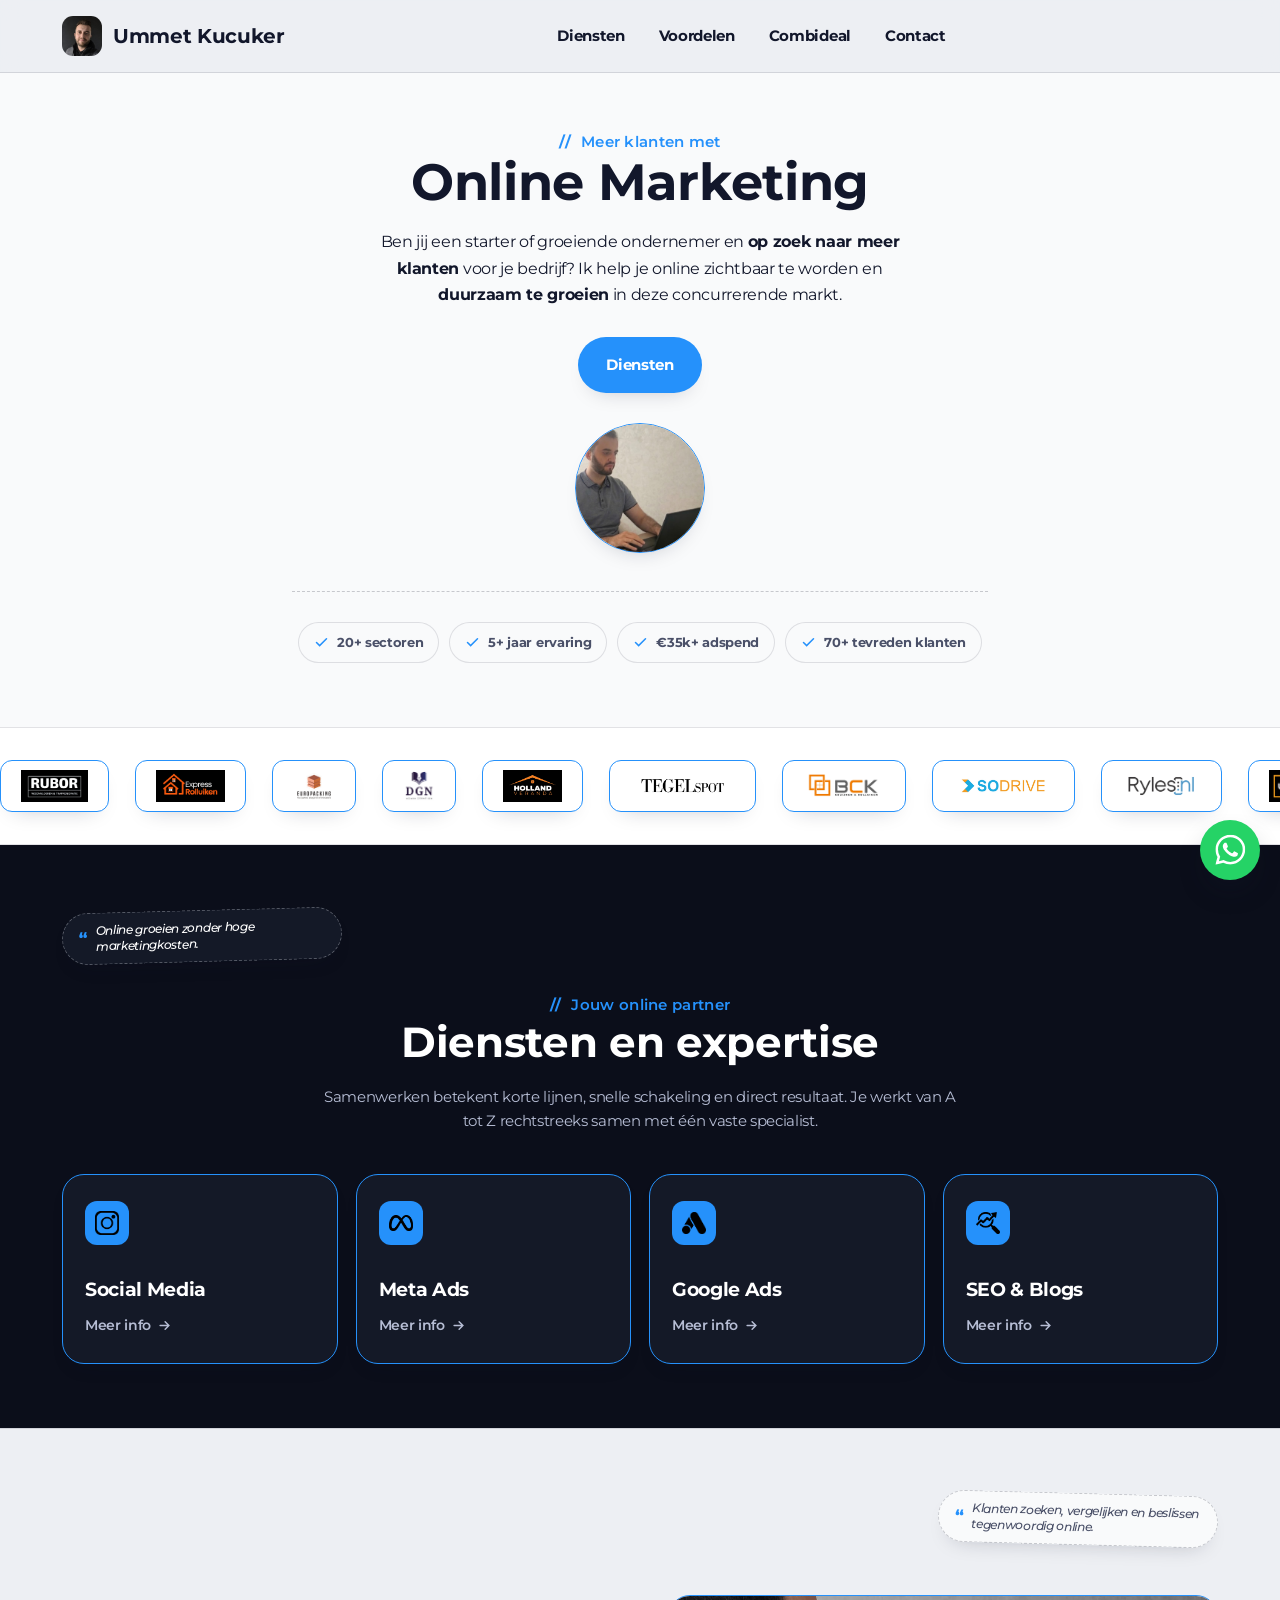
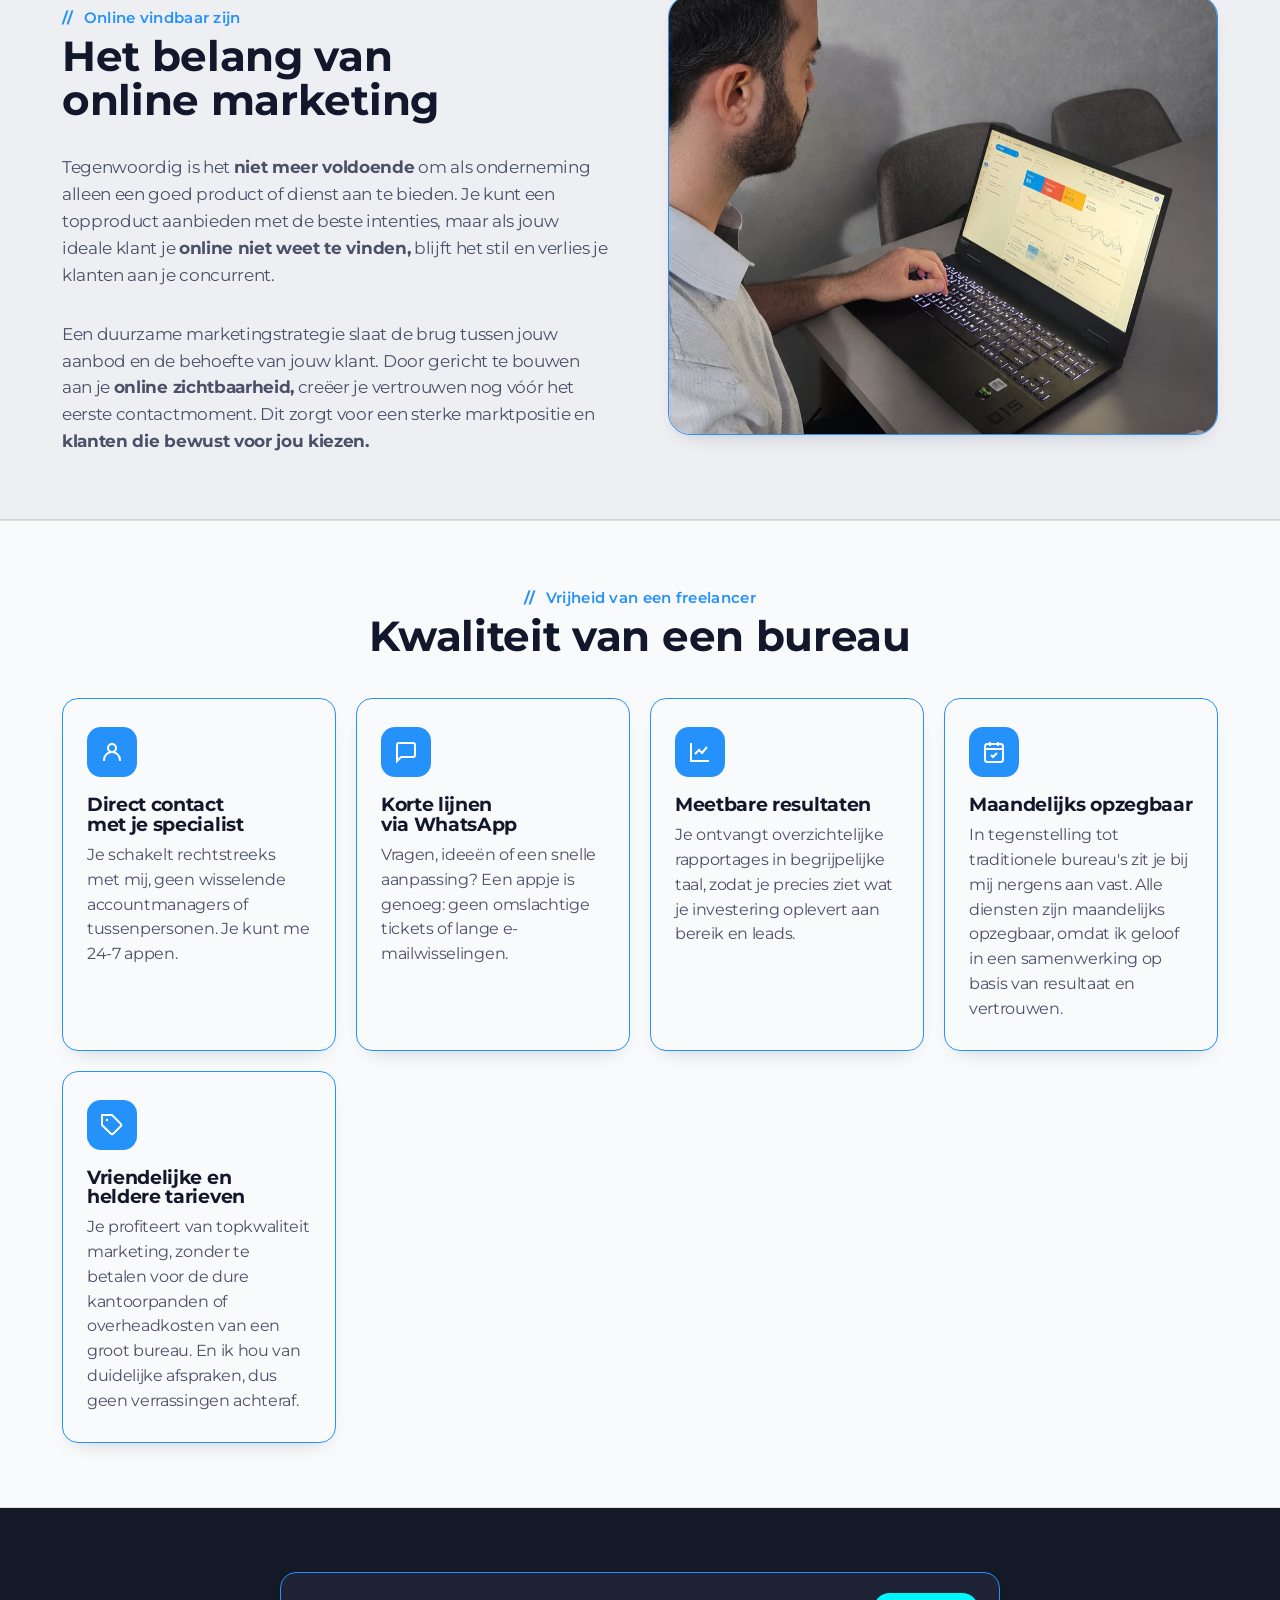
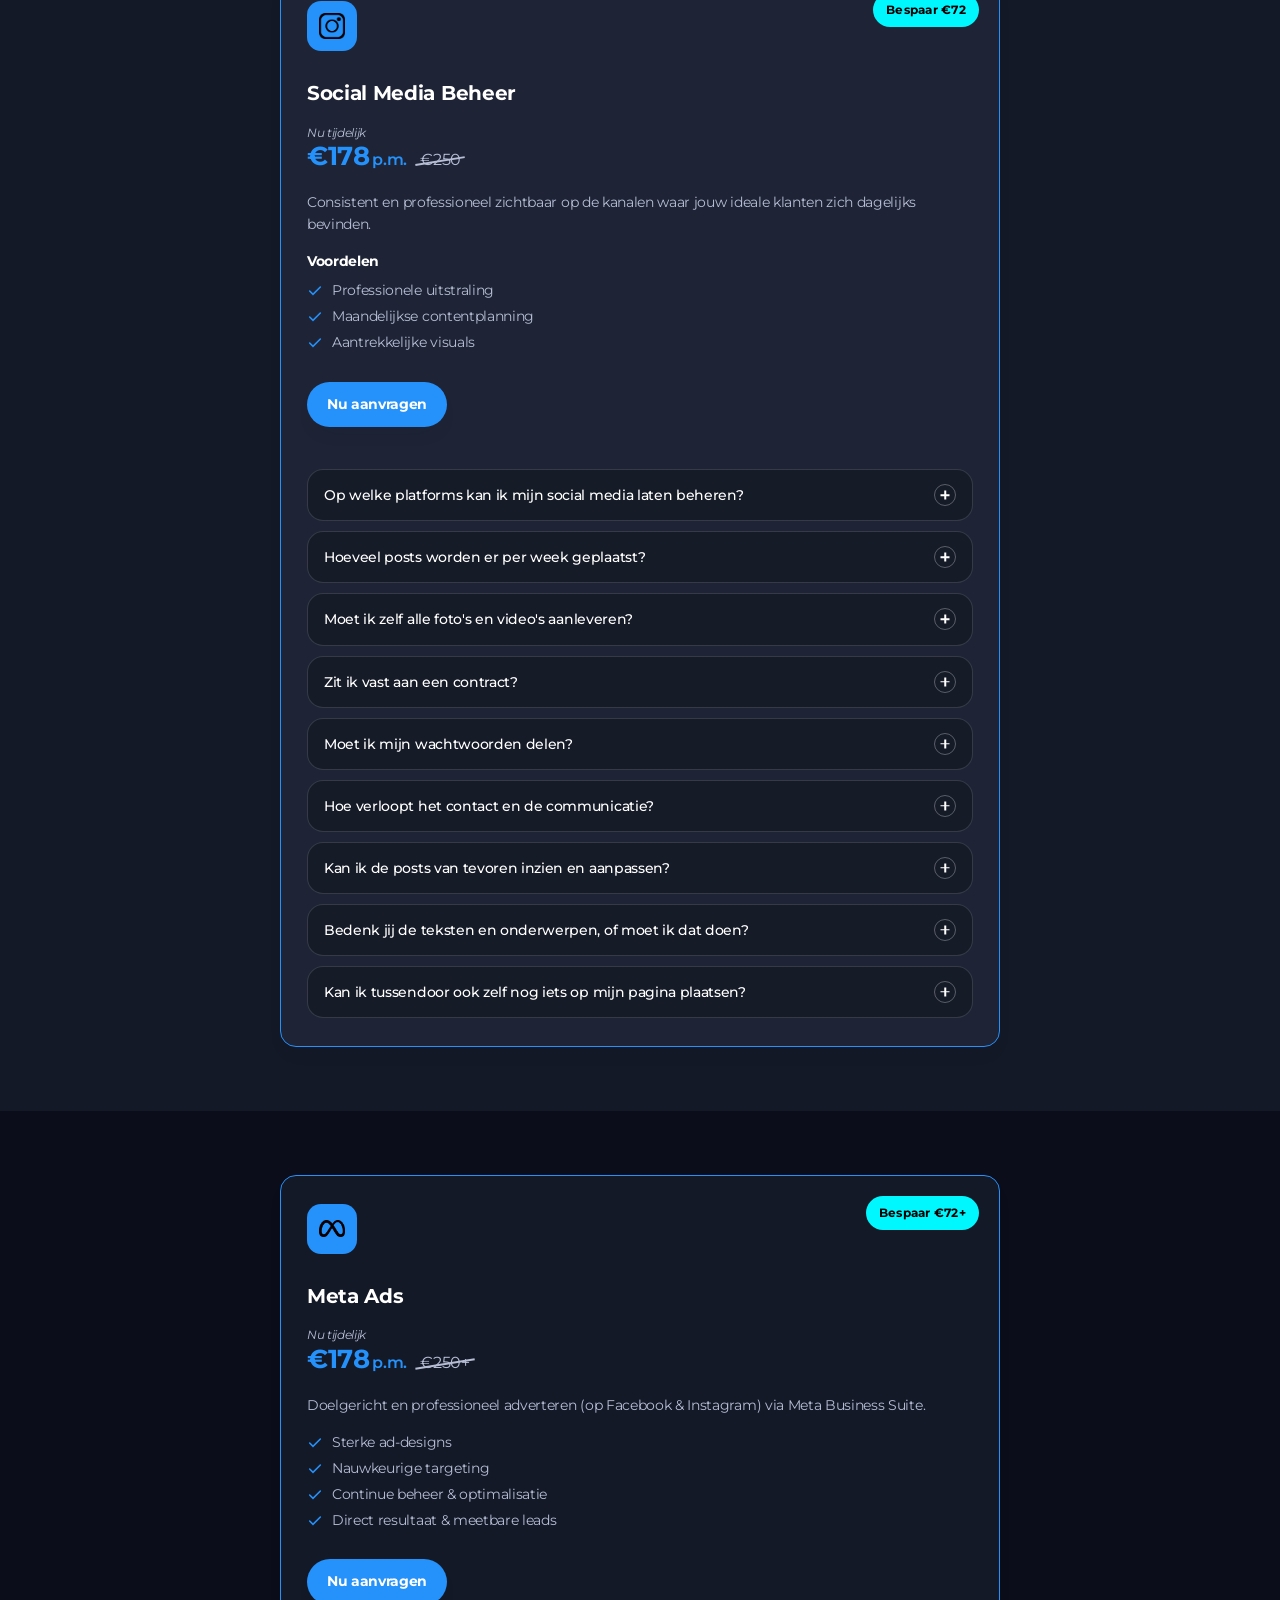
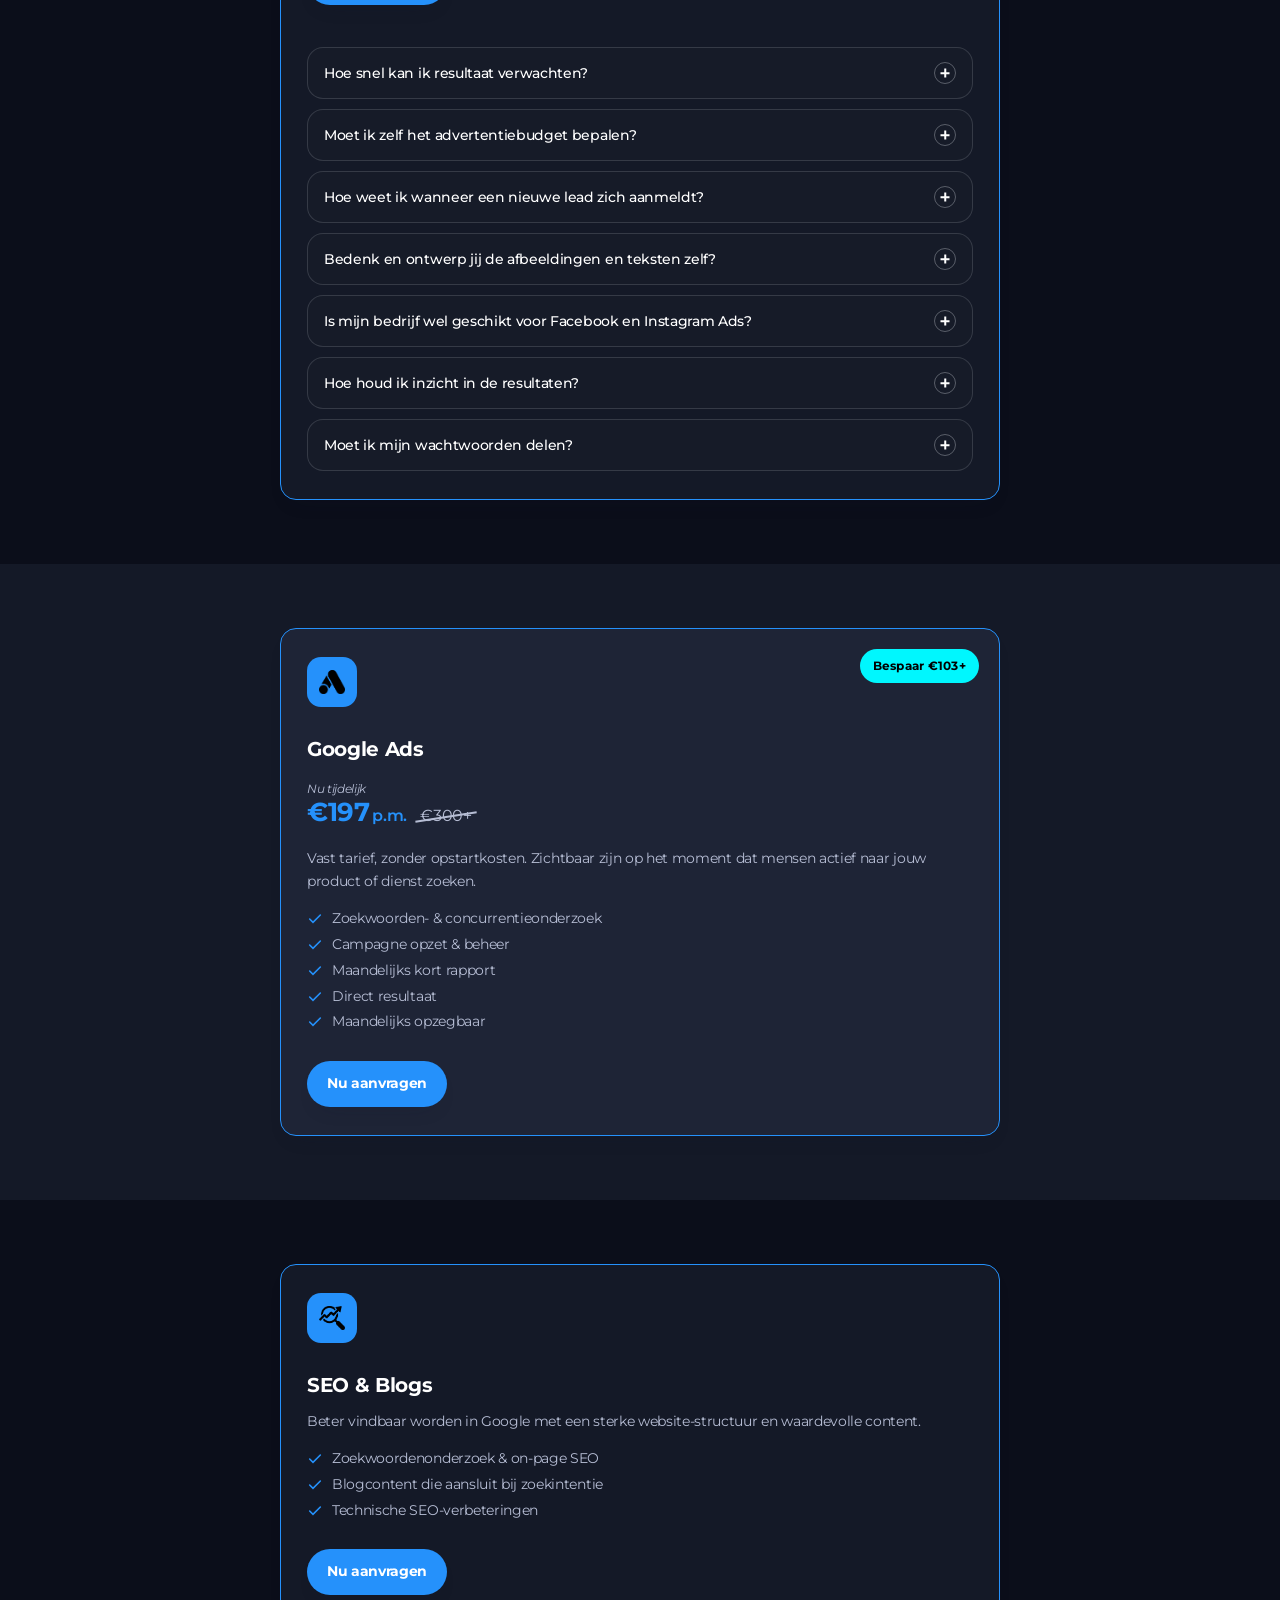
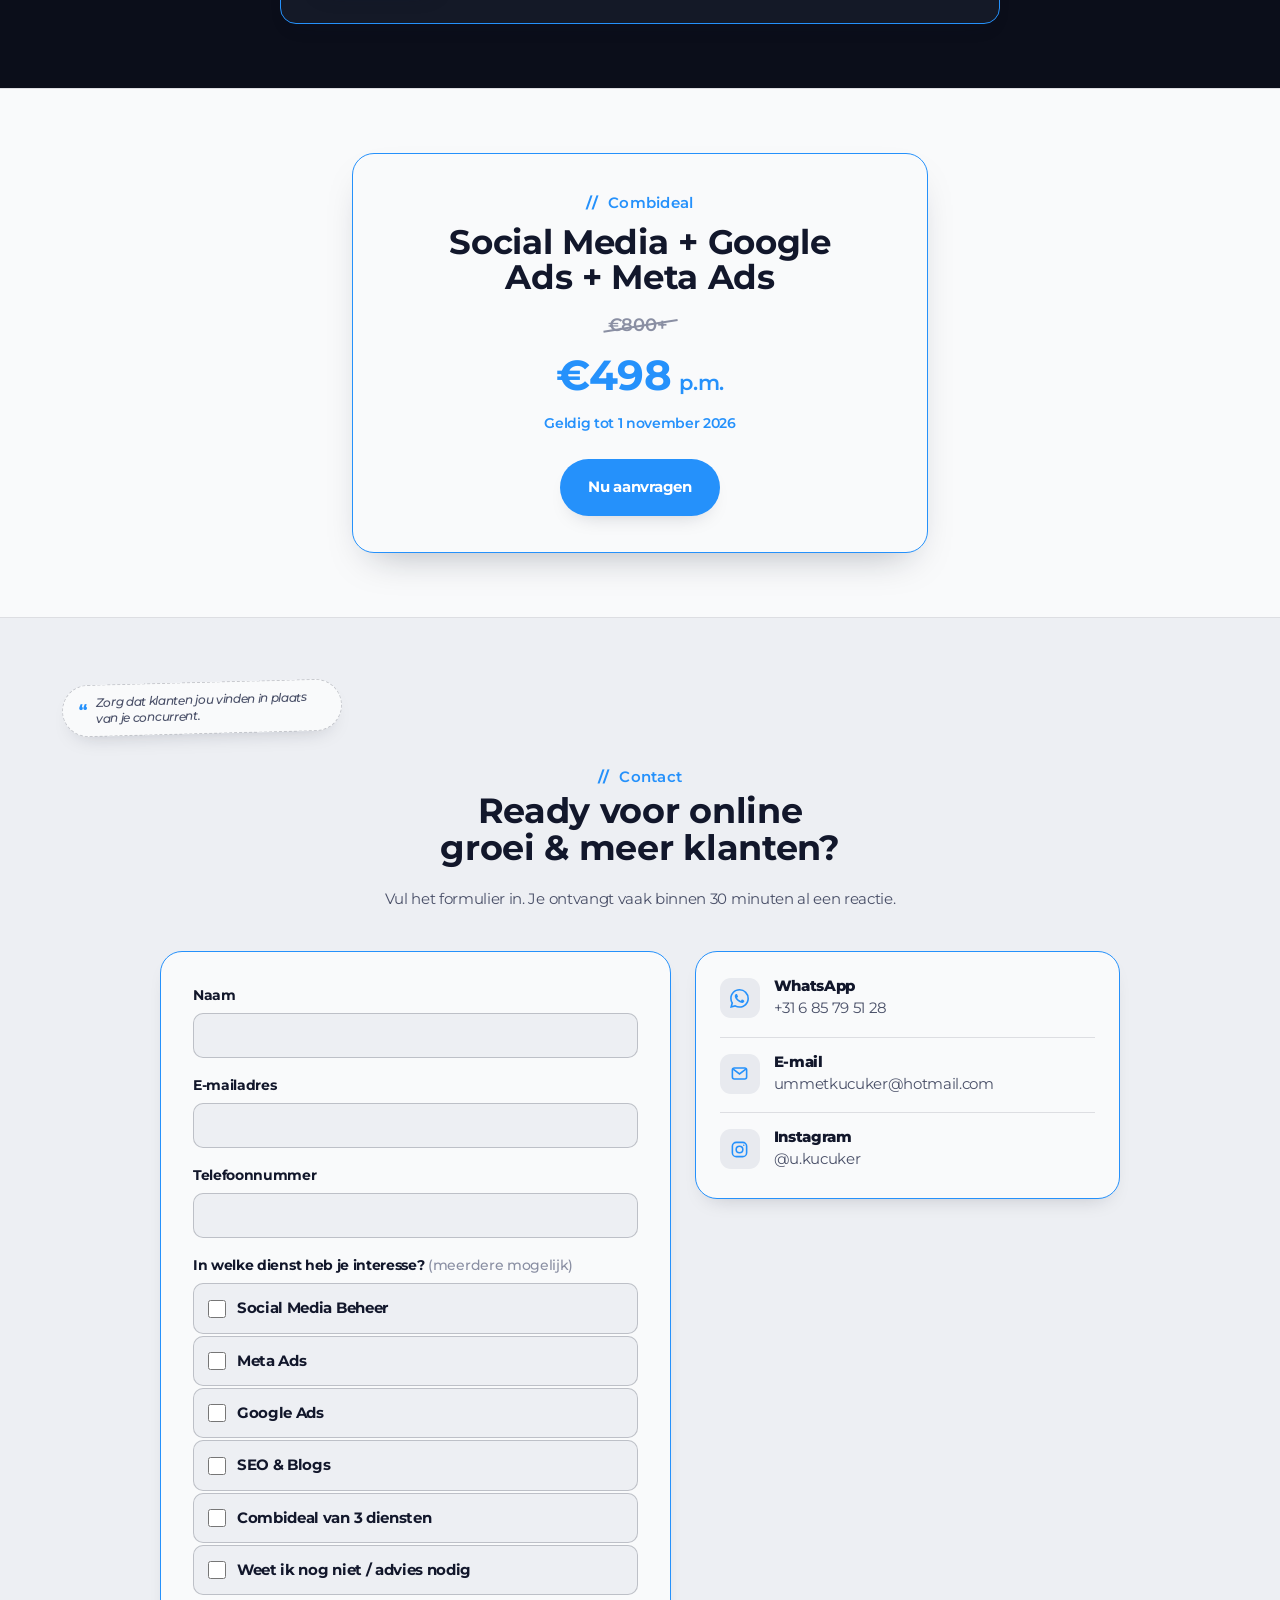
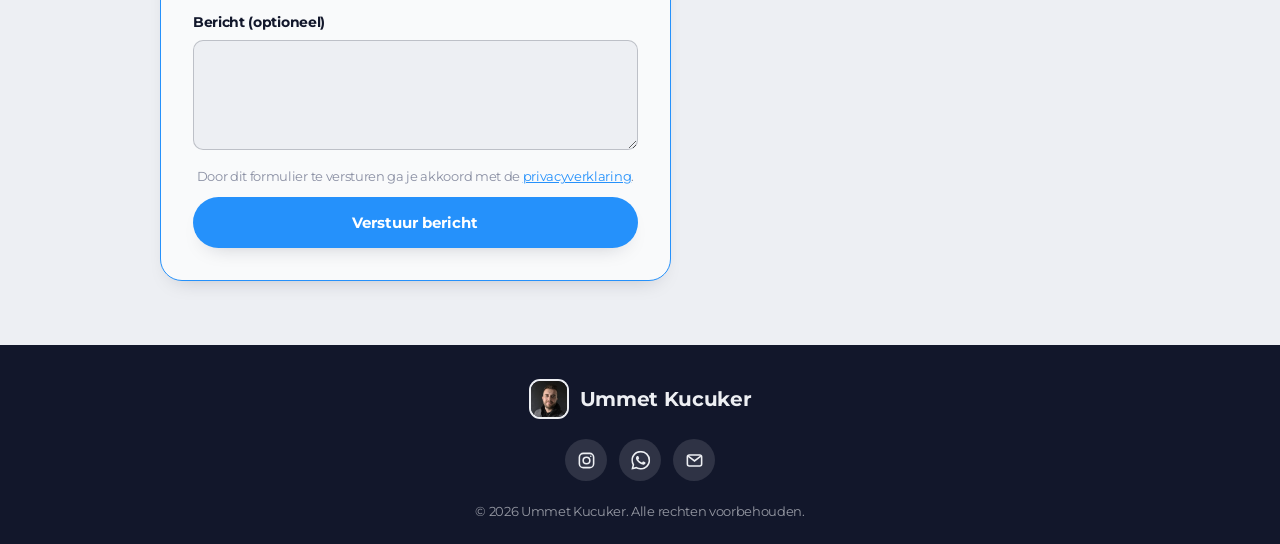
==== commit aed94d28: "Update index.html" ====
--- a/kucukermarketing/index.html
+++ b/kucukermarketing/index.html
@@ -66,7 +66,7 @@
   <!-- Hero: openingsscherm met titel en kernpunten -->
   <section class="hero hero-solo">
     <div class="wrap">
-      <div>
+      <div class="hero-split">
         <p class="eyebrow">Meer klanten met</p>
         <h1 style="font-size:clamp(2rem,5vw,3.2rem);">Online Marketing</h1>
         <p class="hero-lede">Ben jij een starter of groeiende ondernemer en <strong>op zoek naar meer klanten</strong> voor je bedrijf? Ik help je online zichtbaar te worden en <strong>duurzaam te groeien</strong> in deze concurrerende markt.</p>
--- a/kucukermarketing/index.css
+++ b/kucukermarketing/index.css
@@ -155,21 +155,13 @@
   .hero h1{font-size:clamp(2.5rem,6vw,3.9rem);}
   .hero-lede{margin-top:20px;font-size:1.02rem;color:var(--ink);max-width:48ch;}
   .hero-actions{display:flex;flex-wrap:wrap;gap:14px;margin-top:30px;}
-  .hero-solo .wrap{display:block;}
-  .hero-copy{text-align:center;}
-  .hero-copy .hero-actions{justify-content:center;}
-  .hero-copy .tag-strip{justify-content:center;}
-  .hero-copy .hero-lede{margin-inline:auto;}
-  @media (min-width:900px){
-    .hero-copy{text-align:left;}
-    .hero-copy .hero-actions{justify-content:flex-start;}
-    .hero-copy .tag-strip{justify-content:flex-start;}
-    .hero-copy .hero-lede{margin-inline:0;}
-    .hero-split{grid-template-columns:1.3fr 0.7fr;}
-  }
-  .hero-media{display:flex;justify-content:center;}
-  .hero-media img{
-    width:100%;max-width:340px;max-height:300px;object-fit:cover;border-radius:var(--radius-lg);
+  .hero-solo .wrap{display:block;max-width:760px;margin-inline:auto;text-align:center;}
+  .hero-solo .hero-actions{justify-content:center;}
+  .hero-solo .tag-strip{justify-content:center;}
+  .hero-solo .hero-lede{margin-inline:auto;}
+  .hero-avatar{display:flex;justify-content:center;margin-top:30px;}
+  .hero-avatar img{
+    width:130px;height:130px;border-radius:50%;object-fit:cover;
     border:0.5px solid var(--accent);box-shadow:var(--shadow-sm);
   }
   .tag-strip{display:flex;flex-wrap:wrap;gap:10px;margin-top:38px;padding-top:30px;border-top:1px dashed var(--line-strong);}
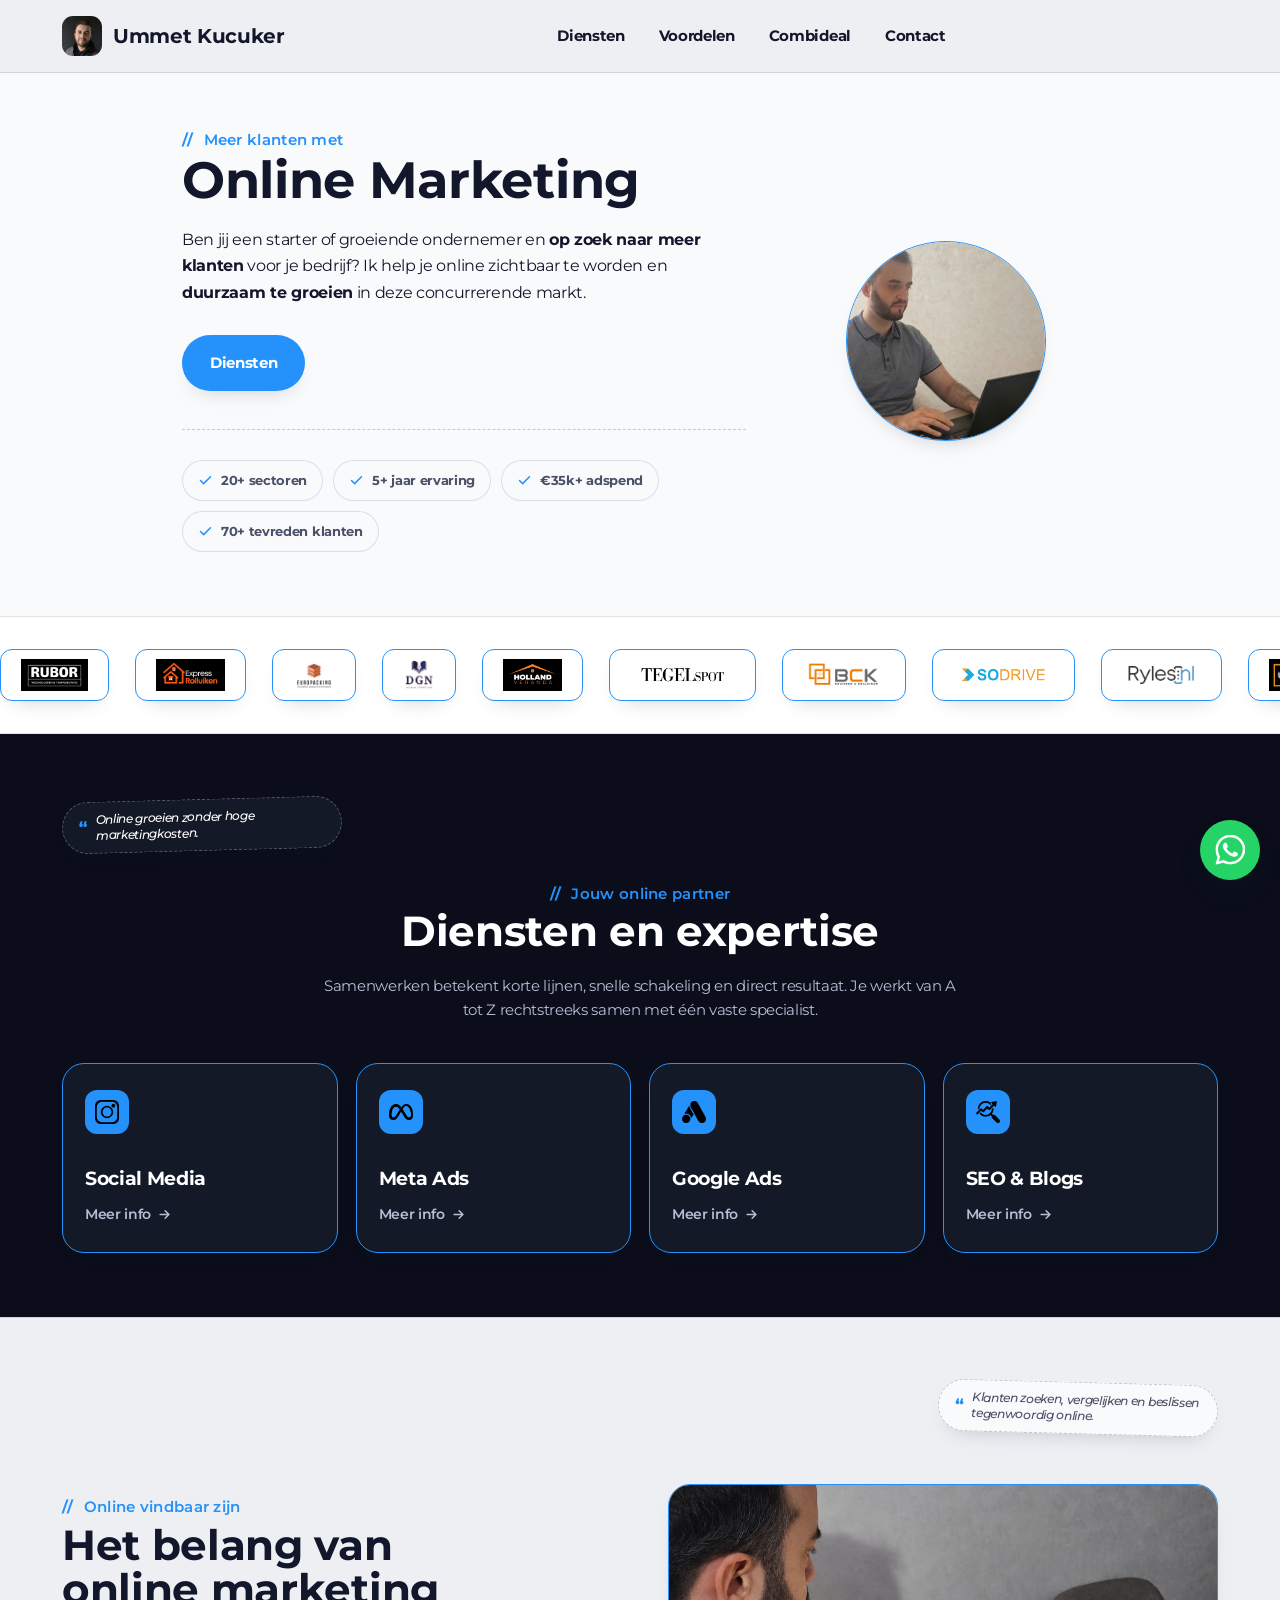
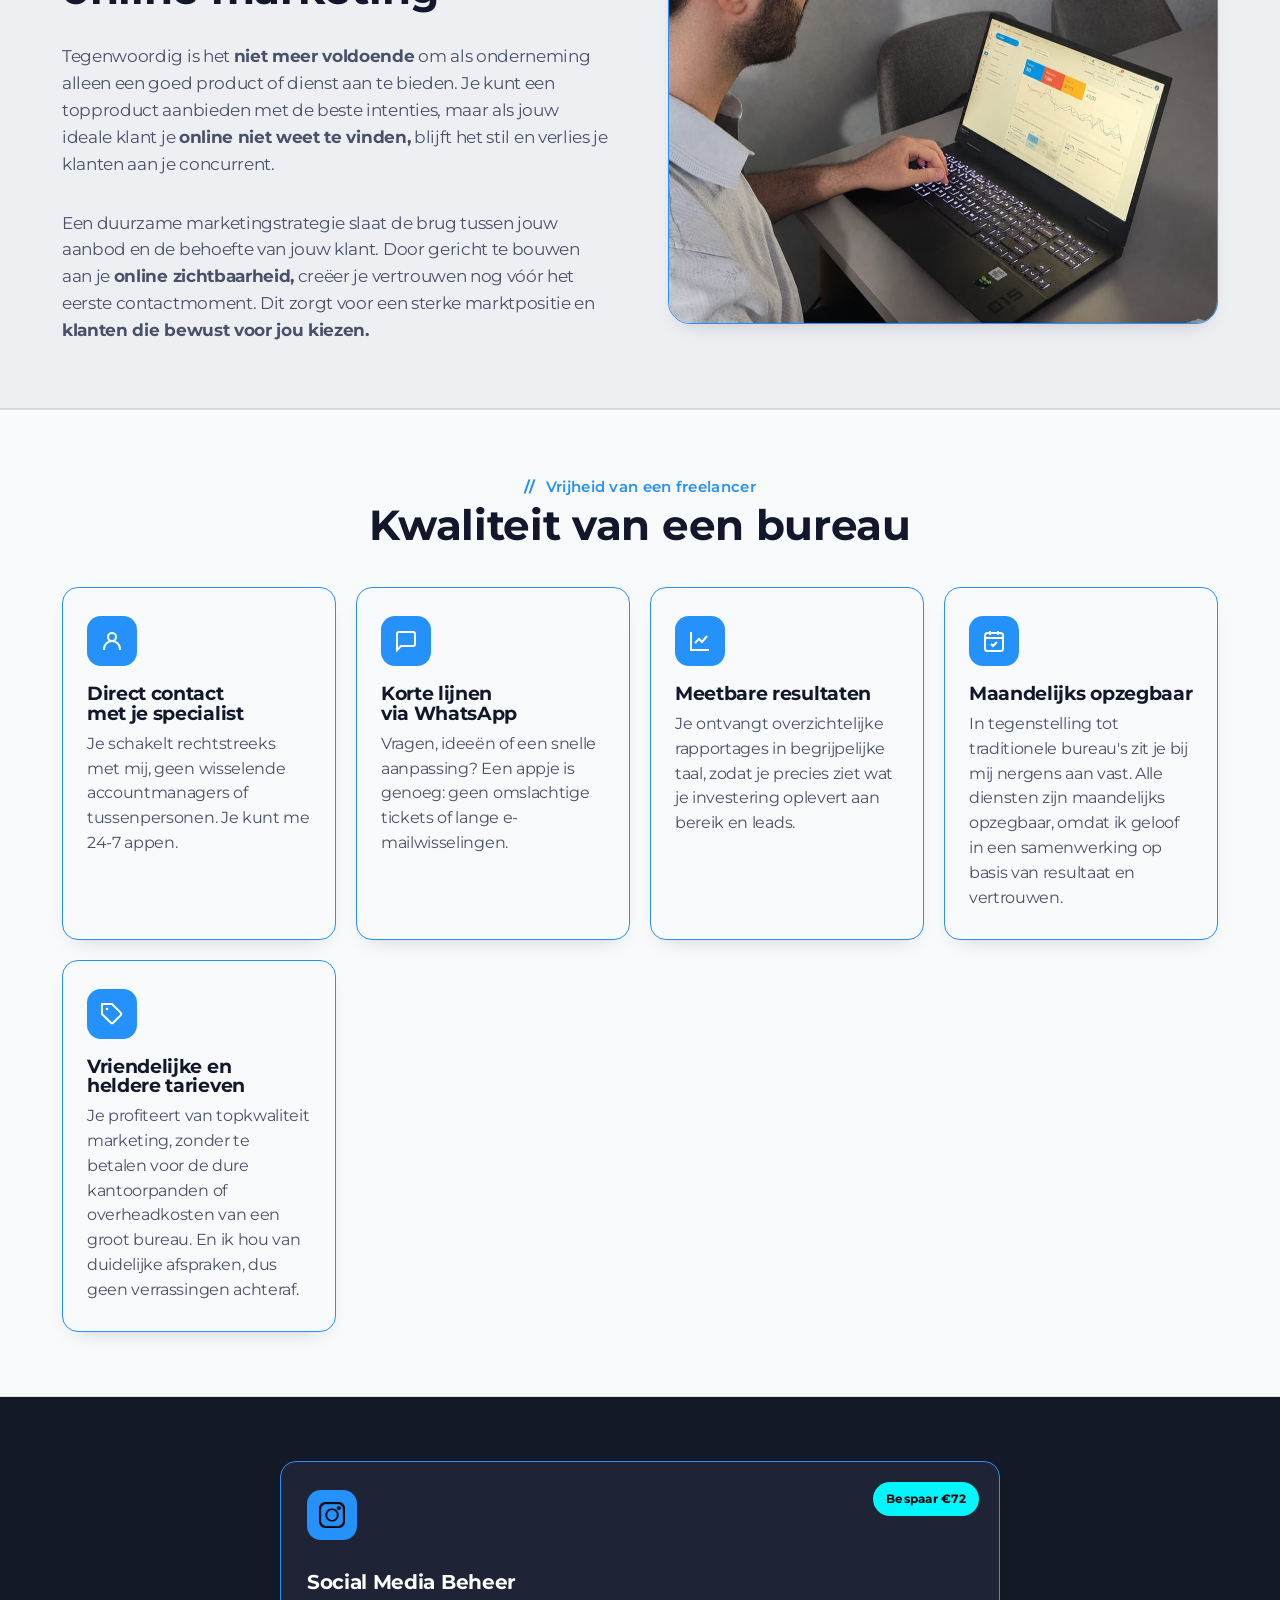
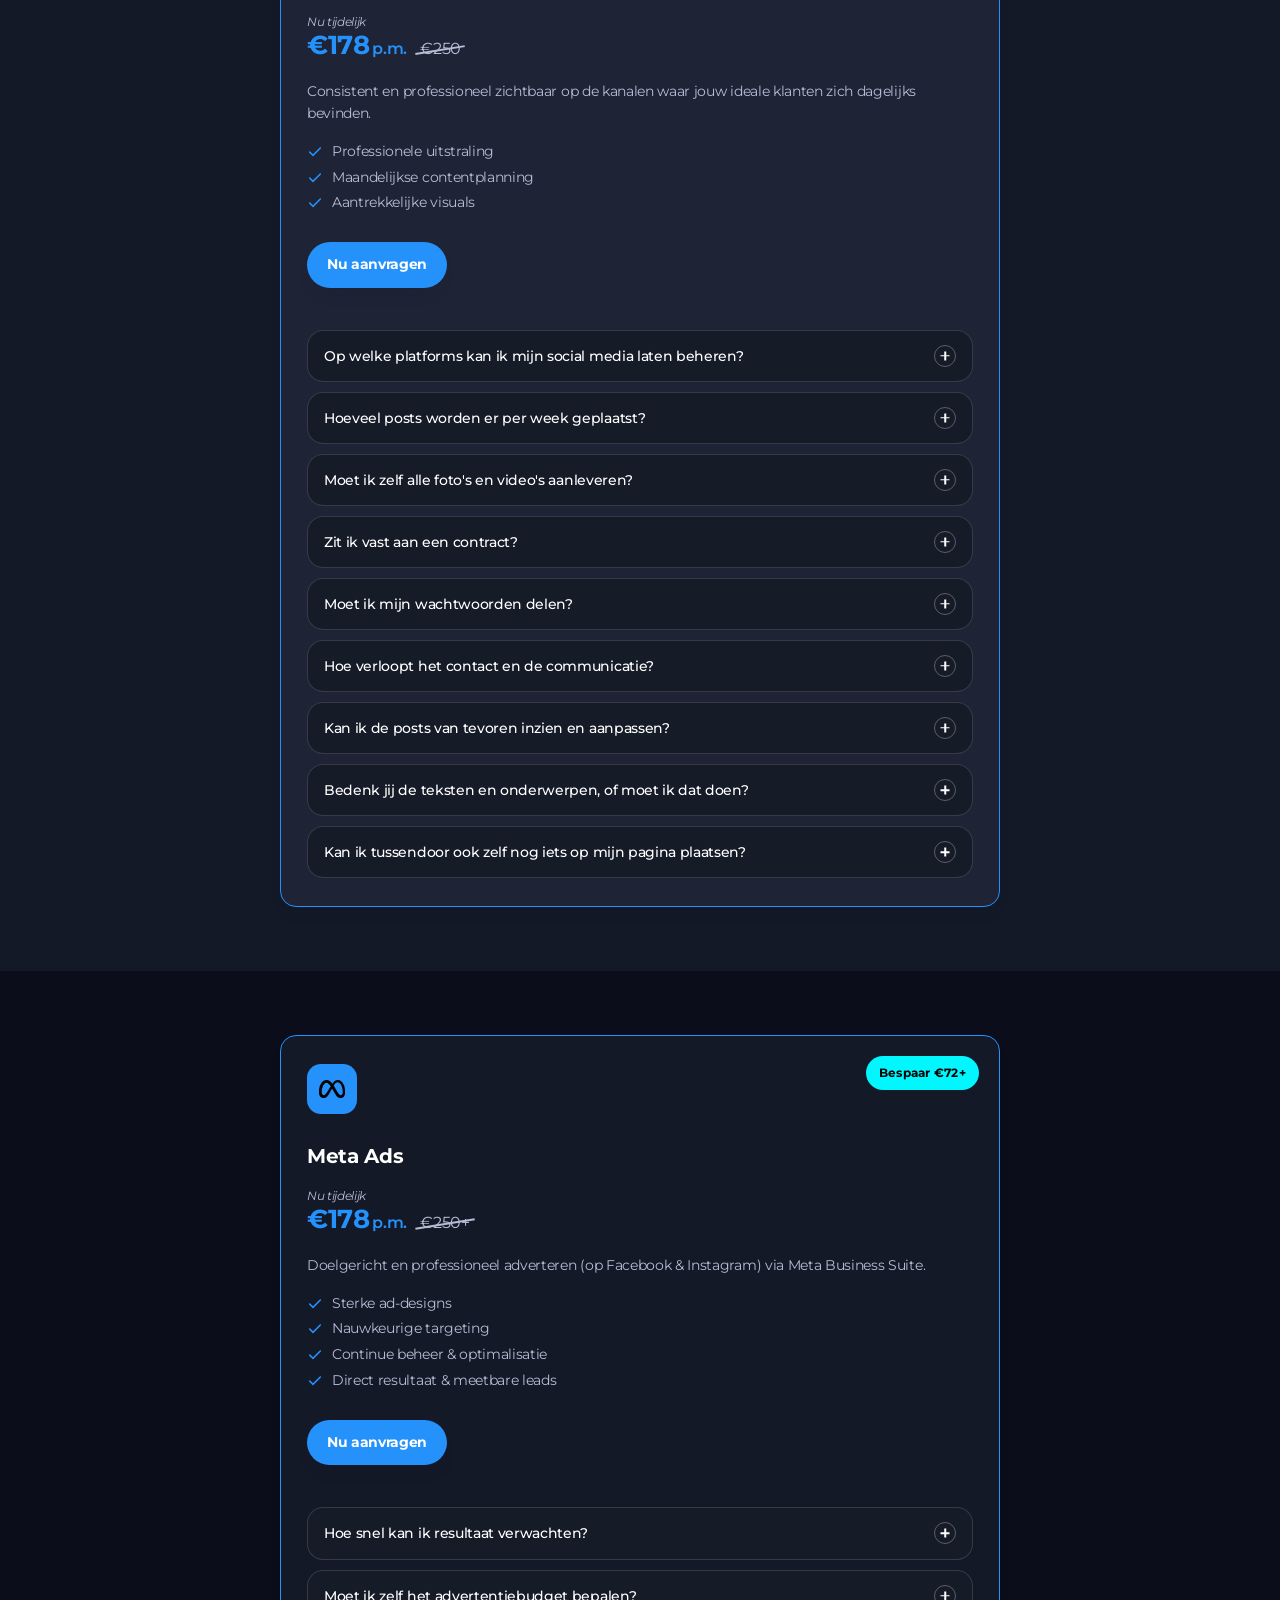
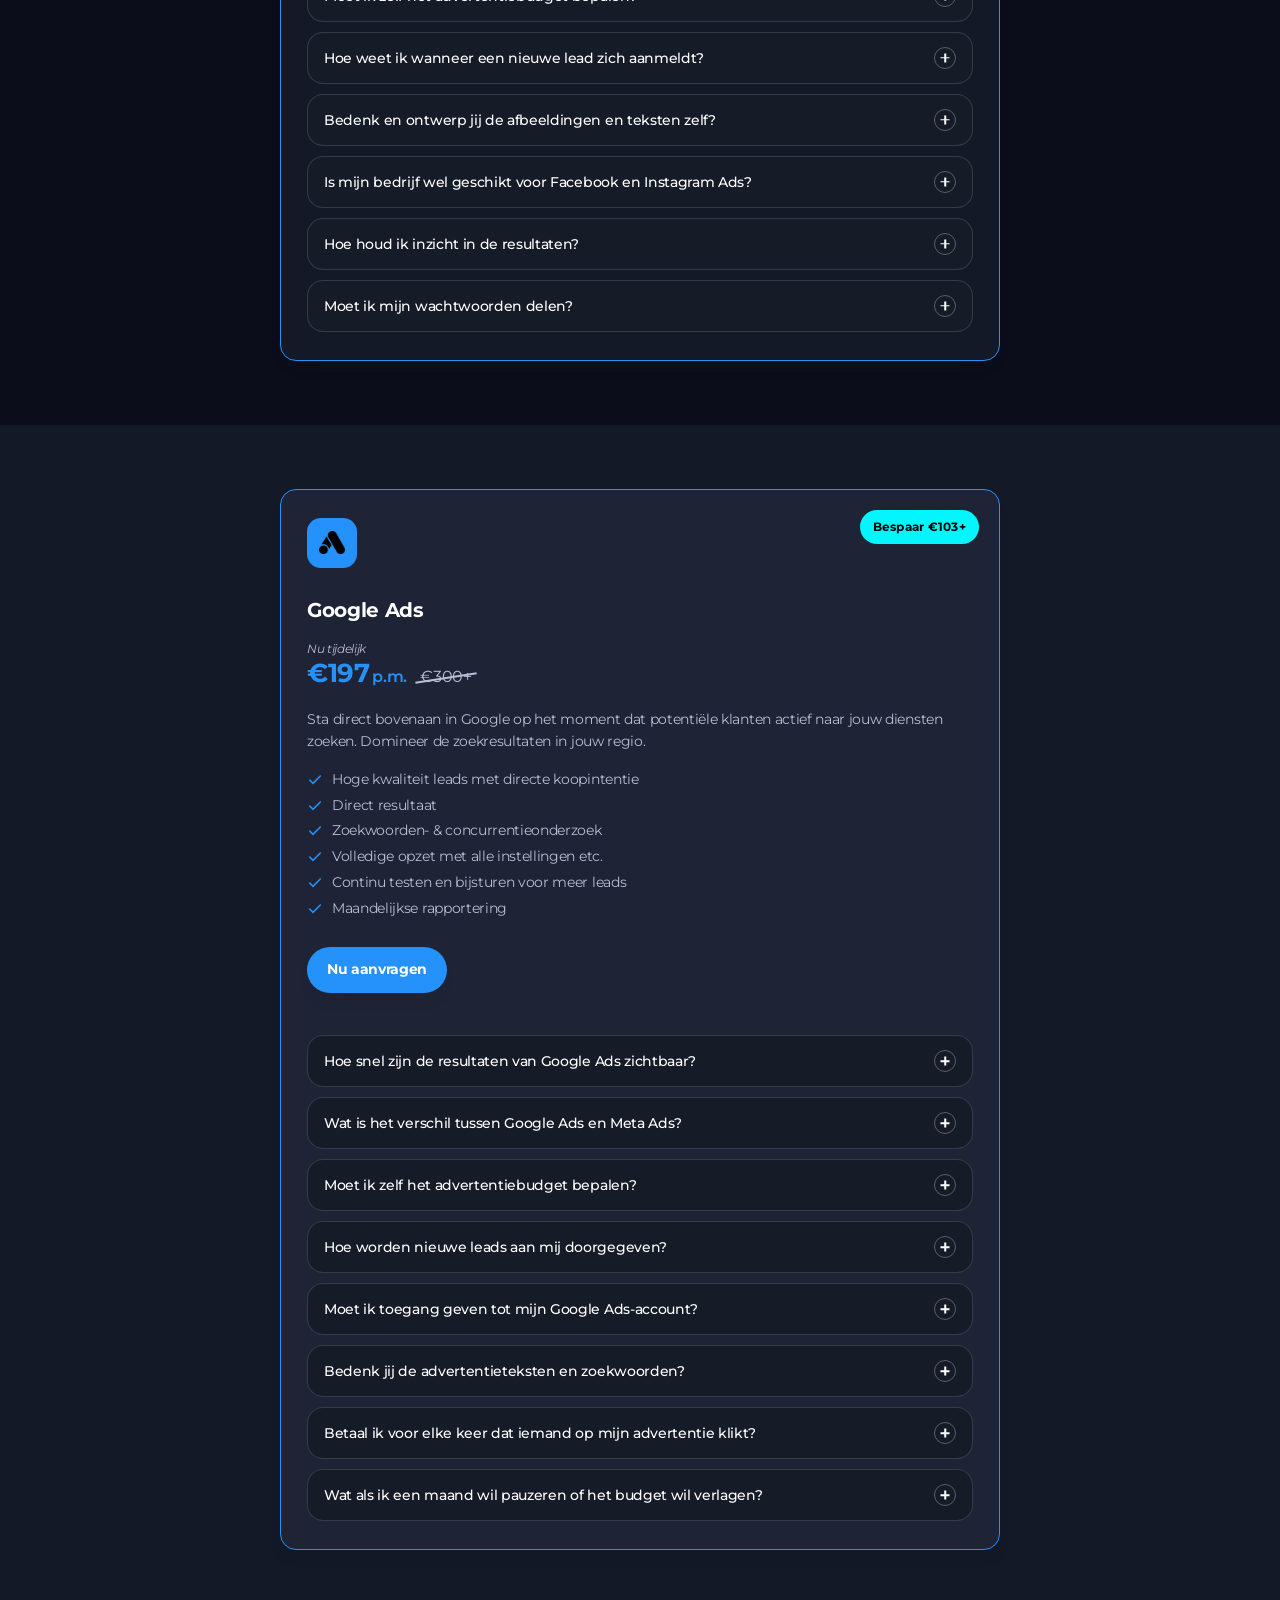
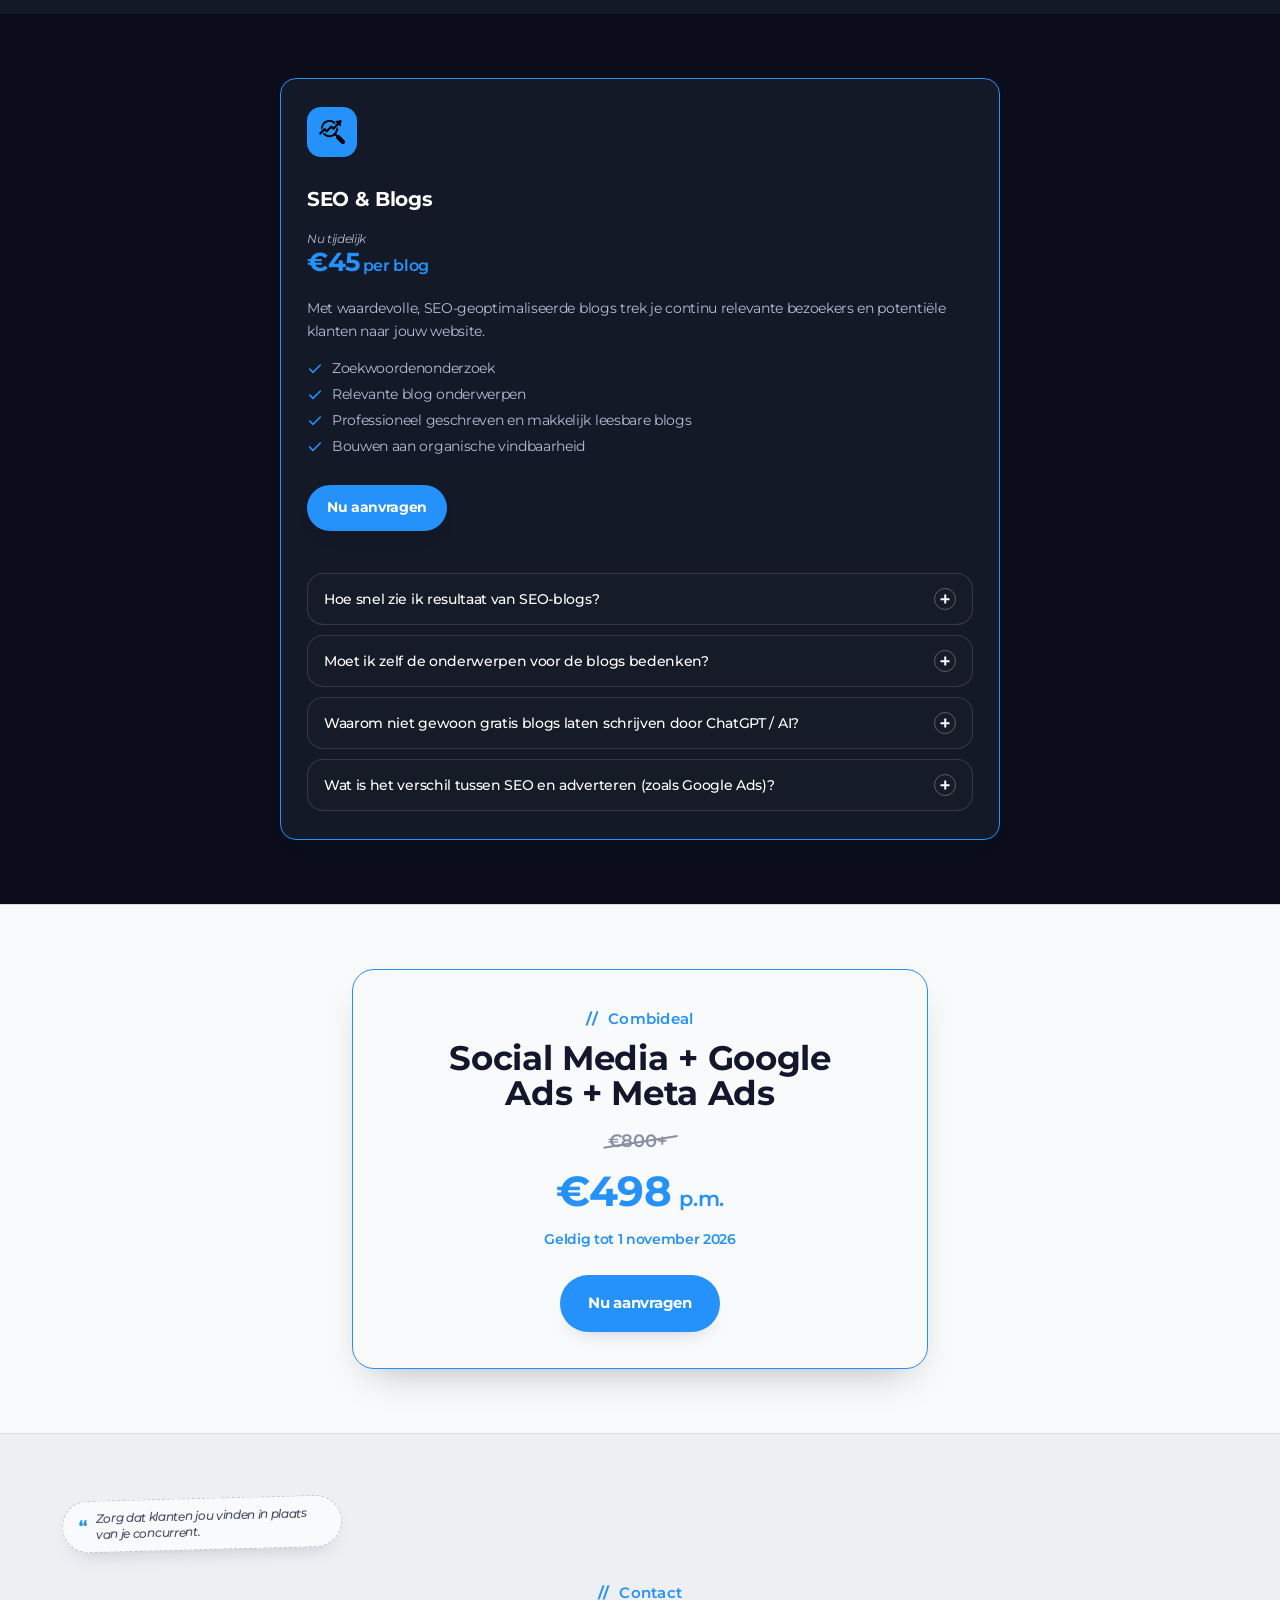
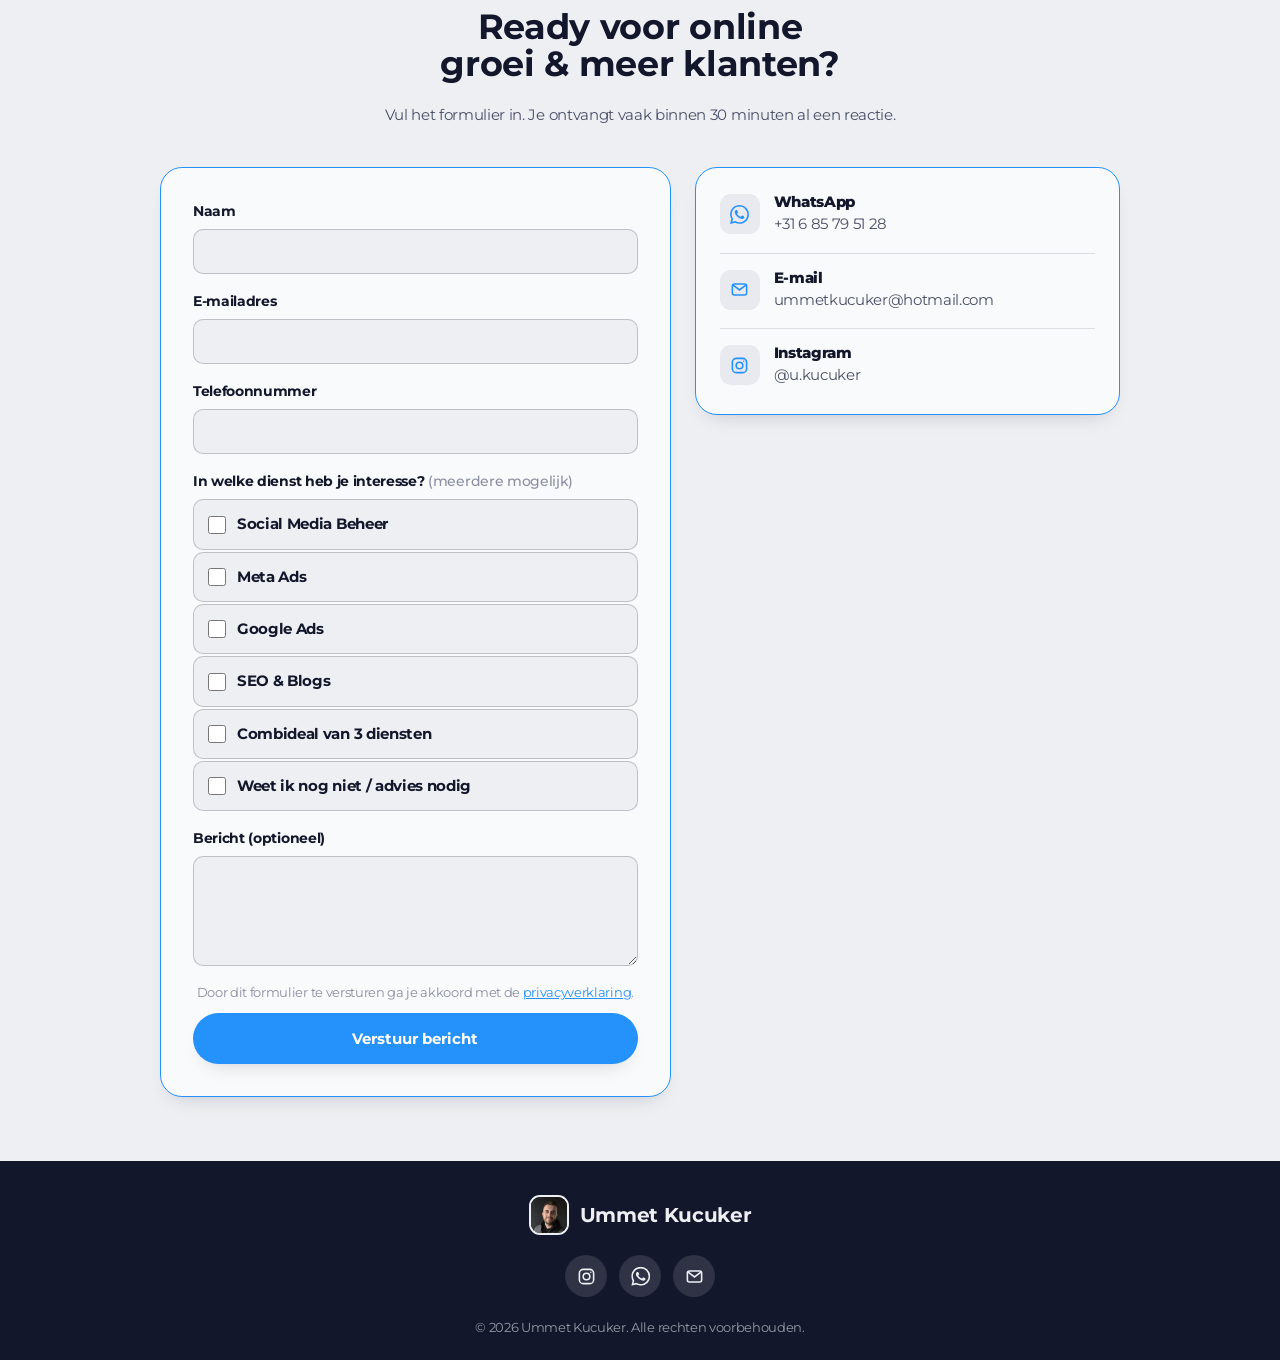
==== commit 276a83b2: "Update index.html" ====
--- a/kucukermarketing/index.html
+++ b/kucukermarketing/index.html
@@ -71,7 +71,7 @@
         <h1 style="font-size:clamp(2rem,5vw,3.2rem);">Online Marketing</h1>
         <p class="hero-lede">Ben jij een starter of groeiende ondernemer en <strong>op zoek naar meer klanten</strong> voor je bedrijf? Ik help je online zichtbaar te worden en <strong>duurzaam te groeien</strong> in deze concurrerende markt.</p>
 
-        <div class="hero-actions" style="justify-content:center;">
+        <div class="hero-actions">
           <a href="#diensten" class="btn btn-primary">Diensten</a>
         </div>
 
@@ -204,7 +204,6 @@
           <p class="promo-note">Nu tijdelijk</p>
           <div class="price-line"><span class="now">&euro;178 <span class="pm">p.m.</span></span><span class="was">&euro;250</span></div>
           <p>Consistent en professioneel zichtbaar op de kanalen waar jouw ideale klanten zich dagelijks bevinden.</p>
-          <p class="service-sublabel" style="font-weight:700;margin-bottom:-8px;">Voordelen</p>
           <ul class="service-list">
             <li><svg viewBox="0 0 24 24" fill="none" stroke="currentColor" stroke-width="2.4" stroke-linecap="round"><path d="M20 6L9 17l-5-5"/></svg>Professionele uitstraling</li>
             <li><svg viewBox="0 0 24 24" fill="none" stroke="currentColor" stroke-width="2.4" stroke-linecap="round"><path d="M20 6L9 17l-5-5"/></svg>Maandelijkse contentplanning</li>
@@ -318,15 +317,51 @@
           <h3>Google Ads</h3>
           <p class="promo-note">Nu tijdelijk</p>
           <div class="price-line"><span class="now">&euro;197 <span class="pm">p.m.</span></span><span class="was">&euro;300+</span></div>
-          <p>Vast tarief, zonder opstartkosten. Zichtbaar zijn op het moment dat mensen actief naar jouw product of dienst zoeken.</p>
+          <p>Sta direct bovenaan in Google op het moment dat potenti&euml;le klanten actief naar jouw diensten zoeken. Domineer de zoekresultaten in jouw regio.</p>
           <ul class="service-list">
+            <li><svg viewBox="0 0 24 24" fill="none" stroke="currentColor" stroke-width="2.4" stroke-linecap="round"><path d="M20 6L9 17l-5-5"/></svg>Hoge kwaliteit leads met directe koopintentie</li>
+            <li><svg viewBox="0 0 24 24" fill="none" stroke="currentColor" stroke-width="2.4" stroke-linecap="round"><path d="M20 6L9 17l-5-5"/></svg>Direct resultaat</li>
             <li><svg viewBox="0 0 24 24" fill="none" stroke="currentColor" stroke-width="2.4" stroke-linecap="round"><path d="M20 6L9 17l-5-5"/></svg>Zoekwoorden- &amp; concurrentieonderzoek</li>
-            <li><svg viewBox="0 0 24 24" fill="none" stroke="currentColor" stroke-width="2.4" stroke-linecap="round"><path d="M20 6L9 17l-5-5"/></svg>Campagne opzet &amp; beheer</li>
-            <li><svg viewBox="0 0 24 24" fill="none" stroke="currentColor" stroke-width="2.4" stroke-linecap="round"><path d="M20 6L9 17l-5-5"/></svg>Maandelijks kort rapport</li>
-            <li><svg viewBox="0 0 24 24" fill="none" stroke="currentColor" stroke-width="2.4" stroke-linecap="round"><path d="M20 6L9 17l-5-5"/></svg>Direct resultaat</li>
-            <li><svg viewBox="0 0 24 24" fill="none" stroke="currentColor" stroke-width="2.4" stroke-linecap="round"><path d="M20 6L9 17l-5-5"/></svg>Maandelijks opzegbaar</li>
+            <li><svg viewBox="0 0 24 24" fill="none" stroke="currentColor" stroke-width="2.4" stroke-linecap="round"><path d="M20 6L9 17l-5-5"/></svg>Volledige opzet met alle instellingen etc.</li>
+            <li><svg viewBox="0 0 24 24" fill="none" stroke="currentColor" stroke-width="2.4" stroke-linecap="round"><path d="M20 6L9 17l-5-5"/></svg>Continu testen en bijsturen voor meer leads</li>
+            <li><svg viewBox="0 0 24 24" fill="none" stroke="currentColor" stroke-width="2.4" stroke-linecap="round"><path d="M20 6L9 17l-5-5"/></svg>Maandelijkse rapportering</li>
           </ul>
           <a href="#contact" class="btn btn-primary" style="align-self:flex-start;">Nu aanvragen</a>
+
+          <div class="faq-list" style="margin-top:28px;">
+            <details class="faq-item">
+              <summary>Hoe snel zijn de resultaten van Google Ads zichtbaar?<span class="plus"></span></summary>
+              <div class="faq-body">Zodra de campagne is goedgekeurd en live staat, verschijnt jouw bedrijf direct bovenaan in de zoekresultaten. Je kunt vanaf dag &eacute;&eacute;n al bezoekers en aanvragen verwachten.</div>
+            </details>
+            <details class="faq-item">
+              <summary>Wat is het verschil tussen Google Ads en Meta Ads?<span class="plus"></span></summary>
+              <div class="faq-body">Met Meta Ads bereik je mensen op basis van hun interesses terwijl ze scrollen op social media. Met Google Ads bereik je mensen die actief op zoek zijn naar jouw dienst of product. De koopintentie bij Google Ads is daardoor vaak erg hoog.</div>
+            </details>
+            <details class="faq-item">
+              <summary>Moet ik zelf het advertentiebudget bepalen?<span class="plus"></span></summary>
+              <div class="faq-body">Ja, het advertentiebudget staat los van de beheerkosten en bepaal je zelf. Ik adviseer je graag over een realistisch dagbudget op basis van jouw branche en zoekvolumes. Je betaalt dit budget rechtstreeks aan Google.</div>
+            </details>
+            <details class="faq-item">
+              <summary>Hoe worden nieuwe leads aan mij doorgegeven?<span class="plus"></span></summary>
+              <div class="faq-body">Leads kunnen rechtstreeks via het contactformulier op je website binnenkomen, via telefoontjes of direct via WhatsApp. Je ontvangt deze meldingen meteen in je mailbox of telefoon.</div>
+            </details>
+            <details class="faq-item">
+              <summary>Moet ik toegang geven tot mijn Google Ads-account?<span class="plus"></span></summary>
+              <div class="faq-body">Ja, ik heb toegang nodig tot jouw Google Ads-account (of we maken er samen een aan). Je behoudt altijd 100% eigenaarschap over je account en gegevens.</div>
+            </details>
+            <details class="faq-item">
+              <summary>Bedenk jij de advertentieteksten en zoekwoorden?<span class="plus"></span></summary>
+              <div class="faq-body">Ja, je wordt ontzorgd van A tot Z. Ik voer het complete zoekwoordenonderzoek uit, analyseer de concurrentie, schrijf pakkende advertentieteksten en stel de juiste uitsluitingswoorden in zodat je budget niet verspild wordt.</div>
+            </details>
+            <details class="faq-item">
+              <summary>Betaal ik voor elke keer dat iemand op mijn advertentie klikt?<span class="plus"></span></summary>
+              <div class="faq-body">Ja, Google Ads werkt op basis van Pay-Per-Click (PPC). Je betaalt alleen wanneer iemand daadwerkelijk op jouw advertentie klikt en naar je website of WhatsApp gaat. Ik zorg er met &lsquo;uitsluitingswoorden&rsquo; voor dat je niet betaalt voor irrelevante zoekopdrachten.</div>
+            </details>
+            <details class="faq-item">
+              <summary>Wat als ik een maand wil pauzeren of het budget wil verlagen?<span class="plus"></span></summary>
+              <div class="faq-body">Dat kan! Je behoudt de volledige controle. Wil je een periode minder uitgeven of de campagnes tijdelijk pauzeren (bijvoorbeeld tijdens een vakantie)? Geef het dan tijdig door.</div>
+            </details>
+          </div>
         </div>
       </div>
     </div>
@@ -339,13 +374,35 @@
         <div class="service-card">
           <div class="benefit-icon"><img src="[data-uri]" alt="" style="width:26px;height:26px;object-fit:contain;"></div>
           <h3>SEO &amp; Blogs</h3>
-          <p>Beter vindbaar worden in Google met een sterke website-structuur en waardevolle content.</p>
+          <p class="promo-note">Nu tijdelijk</p>
+          <div class="price-line"><span class="now">&euro;45 <span class="pm">per blog</span></span></div>
+          <p>Met waardevolle, SEO-geoptimaliseerde blogs trek je continu relevante bezoekers en potenti&euml;le klanten naar jouw website.</p>
           <ul class="service-list">
-            <li><svg viewBox="0 0 24 24" fill="none" stroke="currentColor" stroke-width="2.4" stroke-linecap="round"><path d="M20 6L9 17l-5-5"/></svg>Zoekwoordenonderzoek &amp; on-page SEO</li>
-            <li><svg viewBox="0 0 24 24" fill="none" stroke="currentColor" stroke-width="2.4" stroke-linecap="round"><path d="M20 6L9 17l-5-5"/></svg>Blogcontent die aansluit bij zoekintentie</li>
-            <li><svg viewBox="0 0 24 24" fill="none" stroke="currentColor" stroke-width="2.4" stroke-linecap="round"><path d="M20 6L9 17l-5-5"/></svg>Technische SEO-verbeteringen</li>
+            <li><svg viewBox="0 0 24 24" fill="none" stroke="currentColor" stroke-width="2.4" stroke-linecap="round"><path d="M20 6L9 17l-5-5"/></svg>Zoekwoordenonderzoek</li>
+            <li><svg viewBox="0 0 24 24" fill="none" stroke="currentColor" stroke-width="2.4" stroke-linecap="round"><path d="M20 6L9 17l-5-5"/></svg>Relevante blog onderwerpen</li>
+            <li><svg viewBox="0 0 24 24" fill="none" stroke="currentColor" stroke-width="2.4" stroke-linecap="round"><path d="M20 6L9 17l-5-5"/></svg>Professioneel geschreven en makkelijk leesbare blogs</li>
+            <li><svg viewBox="0 0 24 24" fill="none" stroke="currentColor" stroke-width="2.4" stroke-linecap="round"><path d="M20 6L9 17l-5-5"/></svg>Bouwen aan organische vindbaarheid</li>
           </ul>
           <a href="#contact" class="btn btn-primary" style="align-self:flex-start;">Nu aanvragen</a>
+
+          <div class="faq-list" style="margin-top:28px;">
+            <details class="faq-item">
+              <summary>Hoe snel zie ik resultaat van SEO-blogs?<span class="plus"></span></summary>
+              <div class="faq-body">SEO is een langetermijnstrategie. Waar advertenties direct bezoekers opleveren, hebben zoekmachines wat tijd nodig om nieuwe artikelen te indexeren en te ranken. Gemiddeld zie je binnen 2 tot 3 maanden een stijging in je organische bezoekers.</div>
+            </details>
+            <details class="faq-item">
+              <summary>Moet ik zelf de onderwerpen voor de blogs bedenken?<span class="plus"></span></summary>
+              <div class="faq-body">Nee, dat hoeft niet! Ik voer een zoekwoordenonderzoek uit om te ontdekken waar jouw potenti&euml;le klanten naar zoeken en stel relevante onderwerpen voor. Heb je zelf een specifiek idee of onderwerp? Dan neem ik dat uiteraard mee.</div>
+            </details>
+            <details class="faq-item">
+              <summary>Waarom niet gewoon gratis blogs laten schrijven door ChatGPT / AI?<span class="plus"></span></summary>
+              <div class="faq-body">Wanneer lezers doorhebben dat een blog door AI is geschreven, haken ze snel af en lezen ze niet door. Ik gebruik AI alleen als hulpmiddel, maar schrijf de teksten zelf met een menselijke touch, fijne opbouw en duidelijke actieknoppen.</div>
+            </details>
+            <details class="faq-item">
+              <summary>Wat is het verschil tussen SEO en adverteren (zoals Google Ads)?<span class="plus"></span></summary>
+              <div class="faq-body">Bij adverteren stop je met bezoekers krijgen zodra je het budget uitzet. Met SEO bouw je een duurzaam fundament op: een eenmaal goed scorende blog blijft jarenlang gratis bezoekers en potenti&euml;le klanten naar je website trekken.</div>
+            </details>
+          </div>
         </div>
       </div>
     </div>
--- a/kucukermarketing/index.css
+++ b/kucukermarketing/index.css
@@ -164,6 +164,25 @@
     width:130px;height:130px;border-radius:50%;object-fit:cover;
     border:0.5px solid var(--accent);box-shadow:var(--shadow-sm);
   }
+  @media (min-width:900px){
+    .hero-solo .wrap{max-width:980px;}
+    .hero-split{
+      display:grid;grid-template-columns:1.3fr 0.7fr;column-gap:48px;align-items:center;text-align:left;
+      grid-template-areas:
+        "eyebrow avatar"
+        "h1 avatar"
+        "lede avatar"
+        "actions avatar"
+        "tagstrip avatar";
+    }
+    .hero-split .eyebrow{grid-area:eyebrow;}
+    .hero-split h1{grid-area:h1;}
+    .hero-split .hero-lede{grid-area:lede;margin-inline:0;}
+    .hero-split .hero-actions{grid-area:actions;justify-content:flex-start;}
+    .hero-split .hero-avatar{grid-area:avatar;margin-top:0;justify-content:center;}
+    .hero-split .hero-avatar img{width:200px;height:200px;}
+    .hero-split .tag-strip{grid-area:tagstrip;justify-content:flex-start;}
+  }
   .tag-strip{display:flex;flex-wrap:wrap;gap:10px;margin-top:38px;padding-top:30px;border-top:1px dashed var(--line-strong);}
   .tag-chip{
     display:inline-flex;align-items:center;gap:8px;padding:9px 15px;border:1px solid var(--line);
